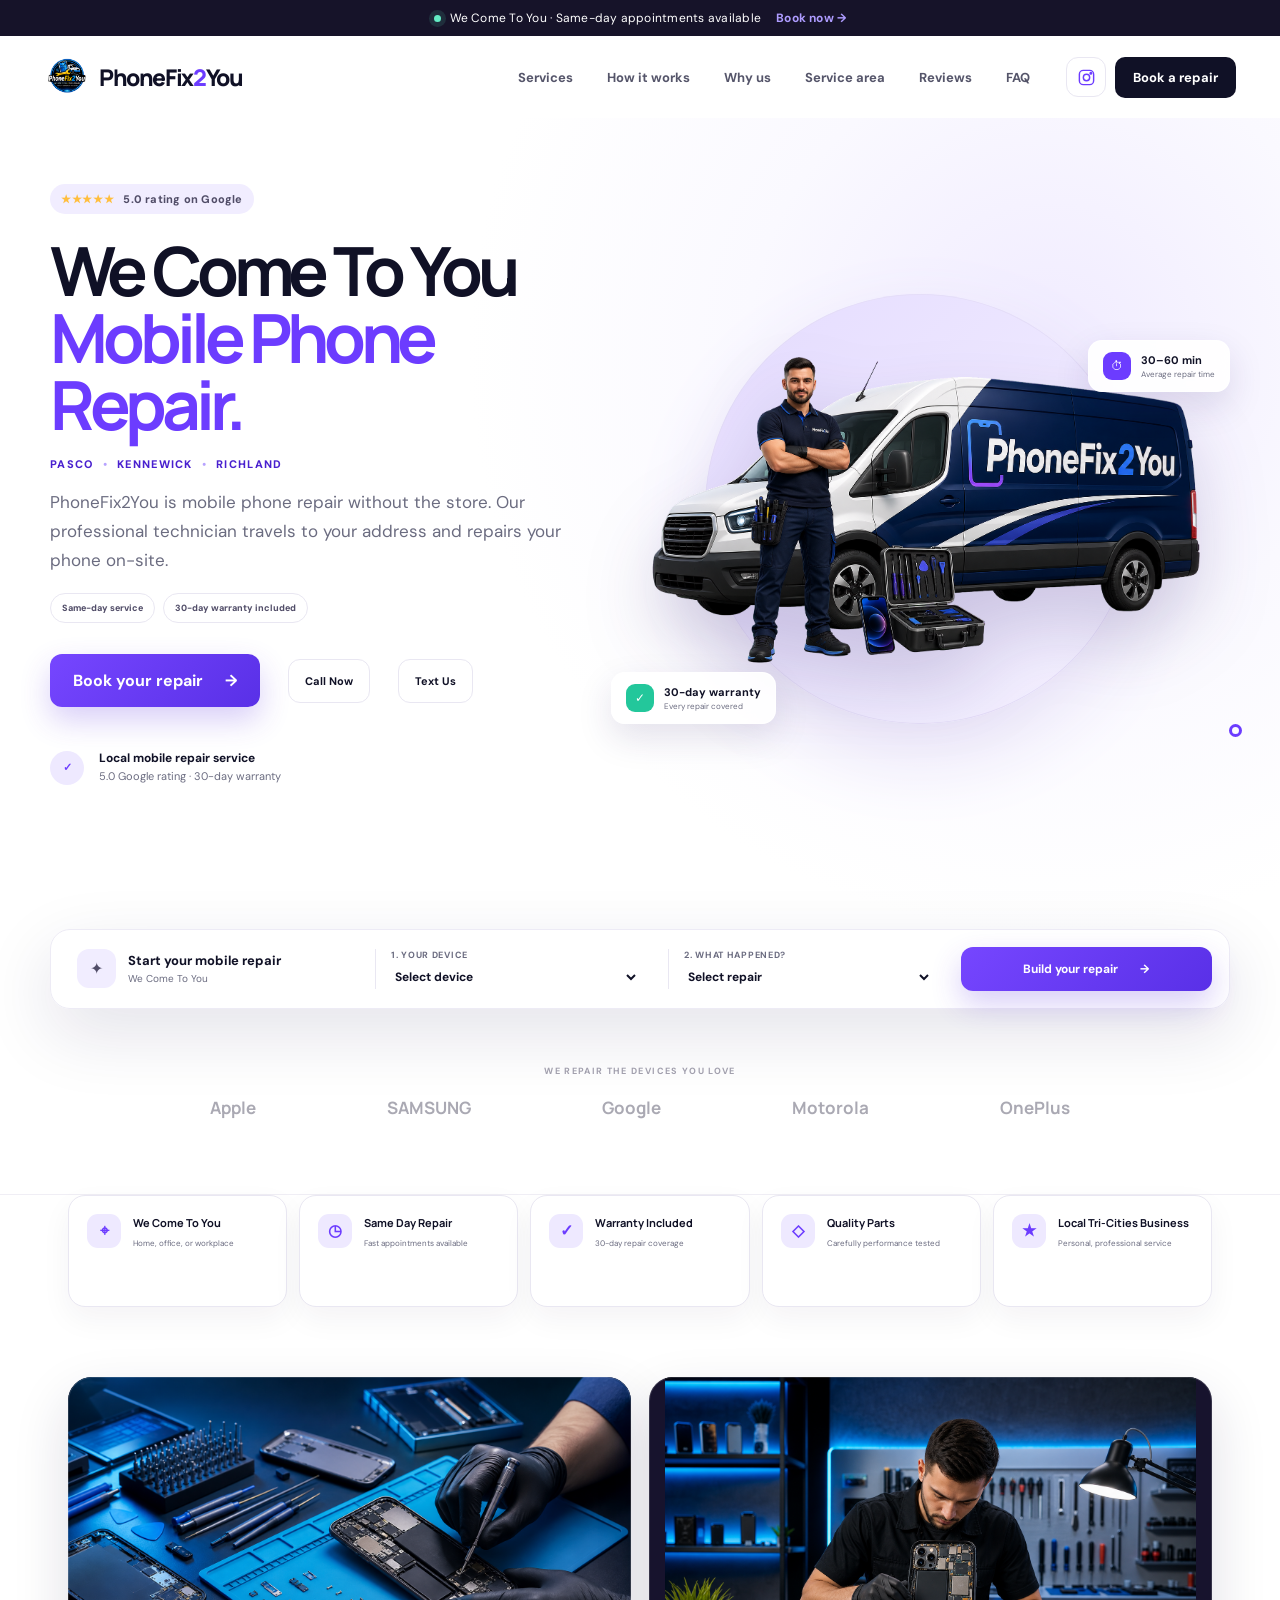
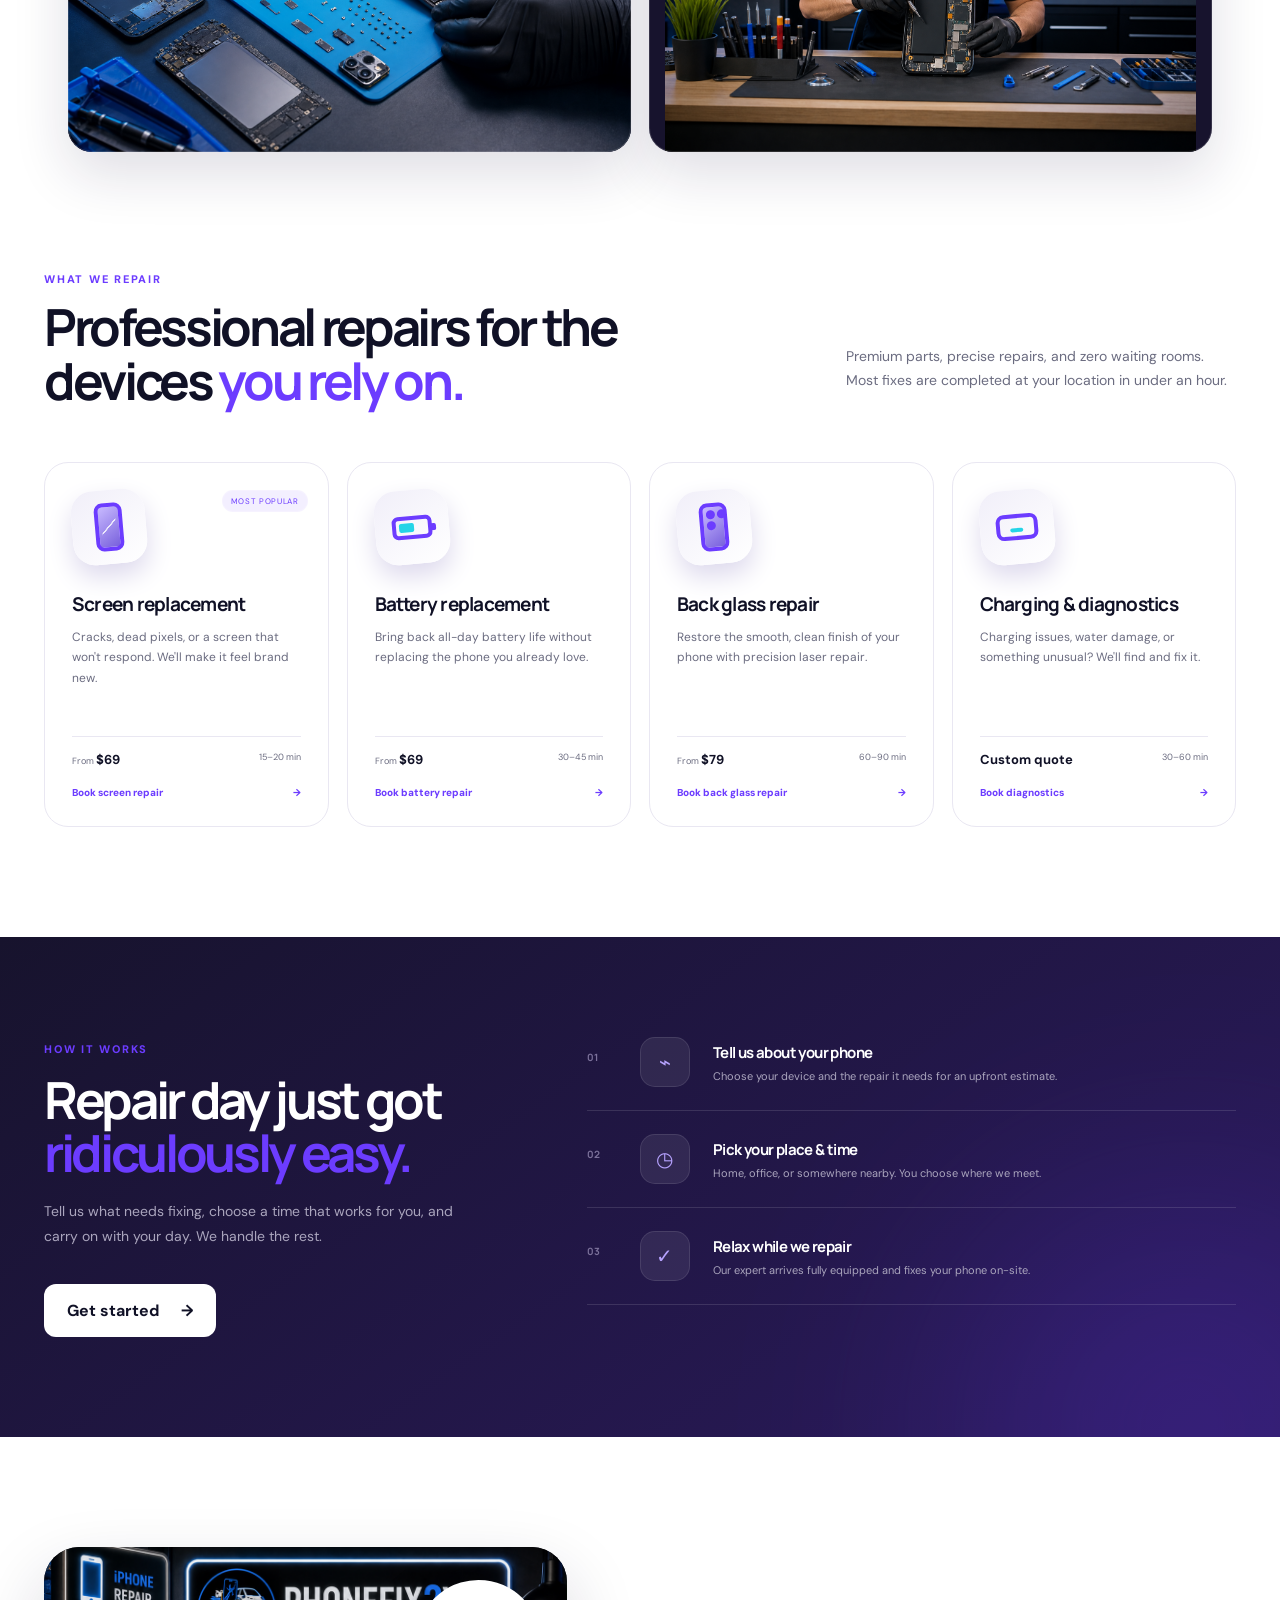
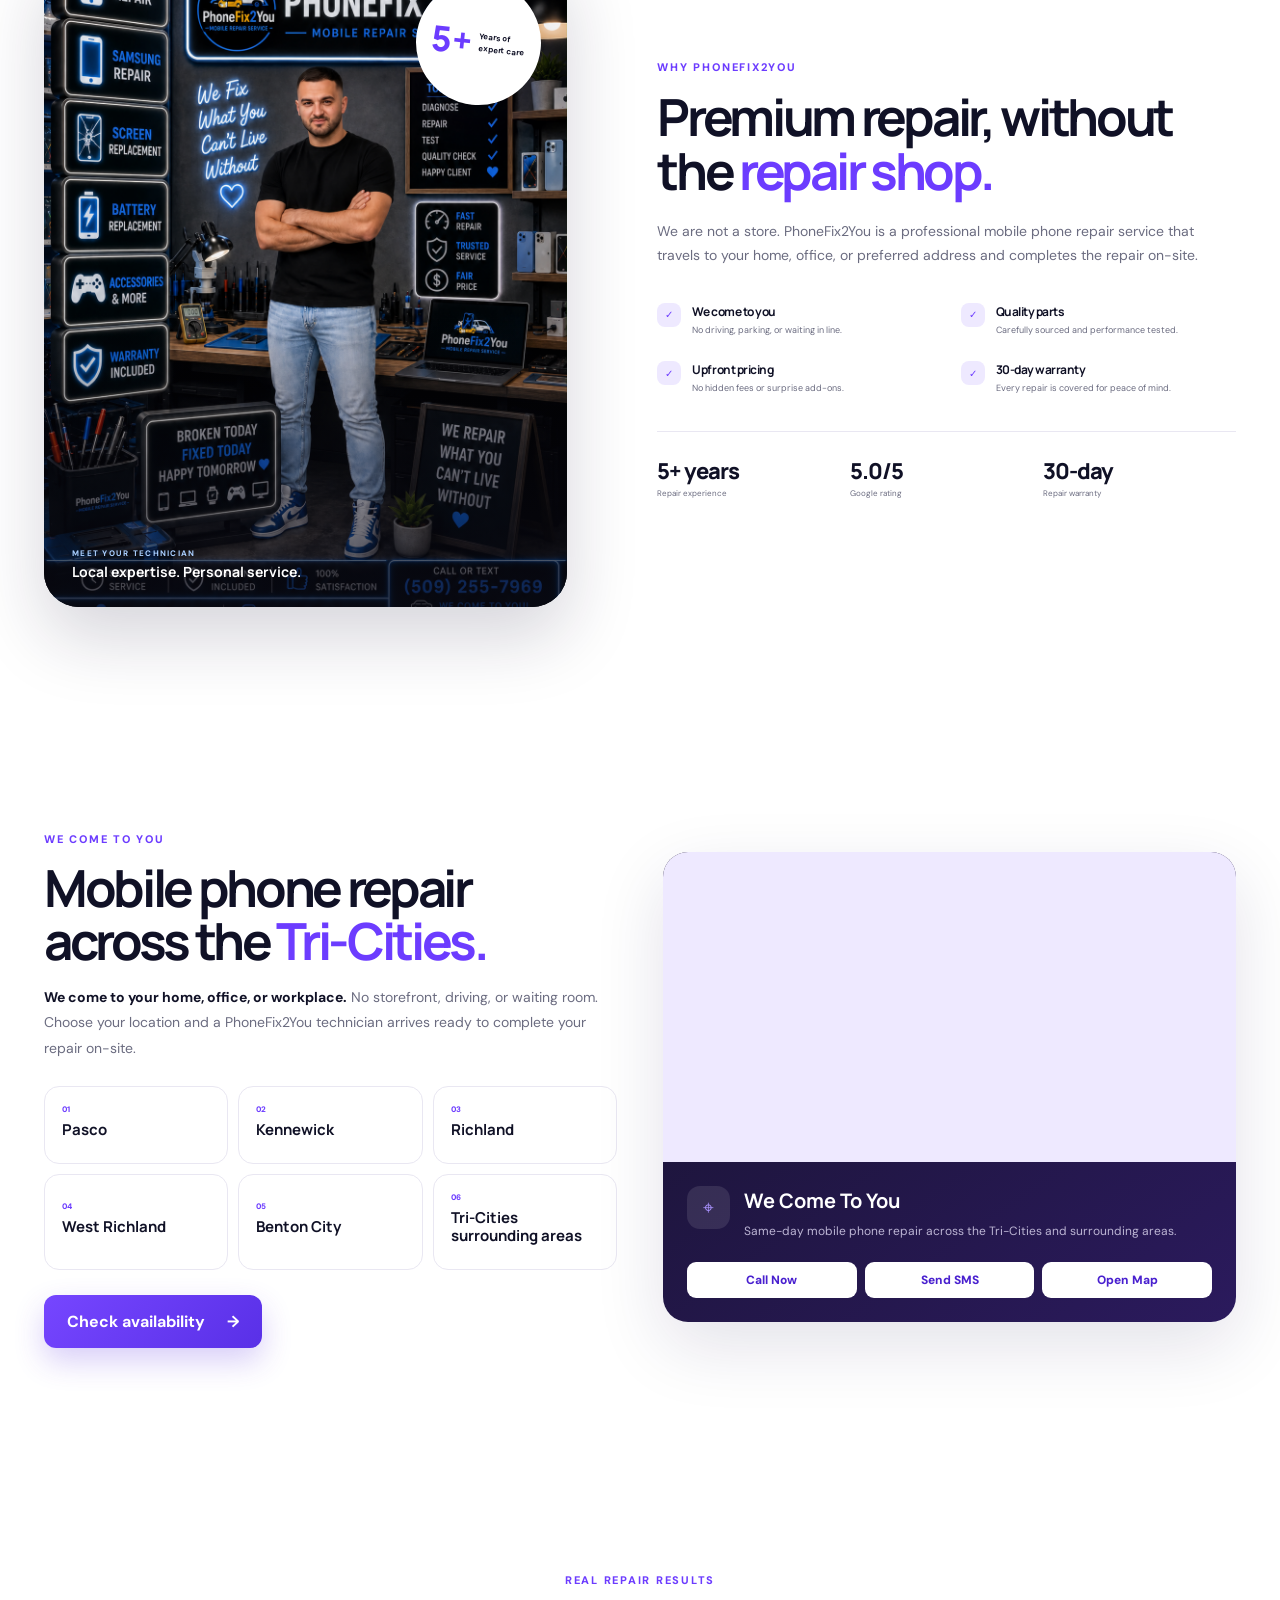
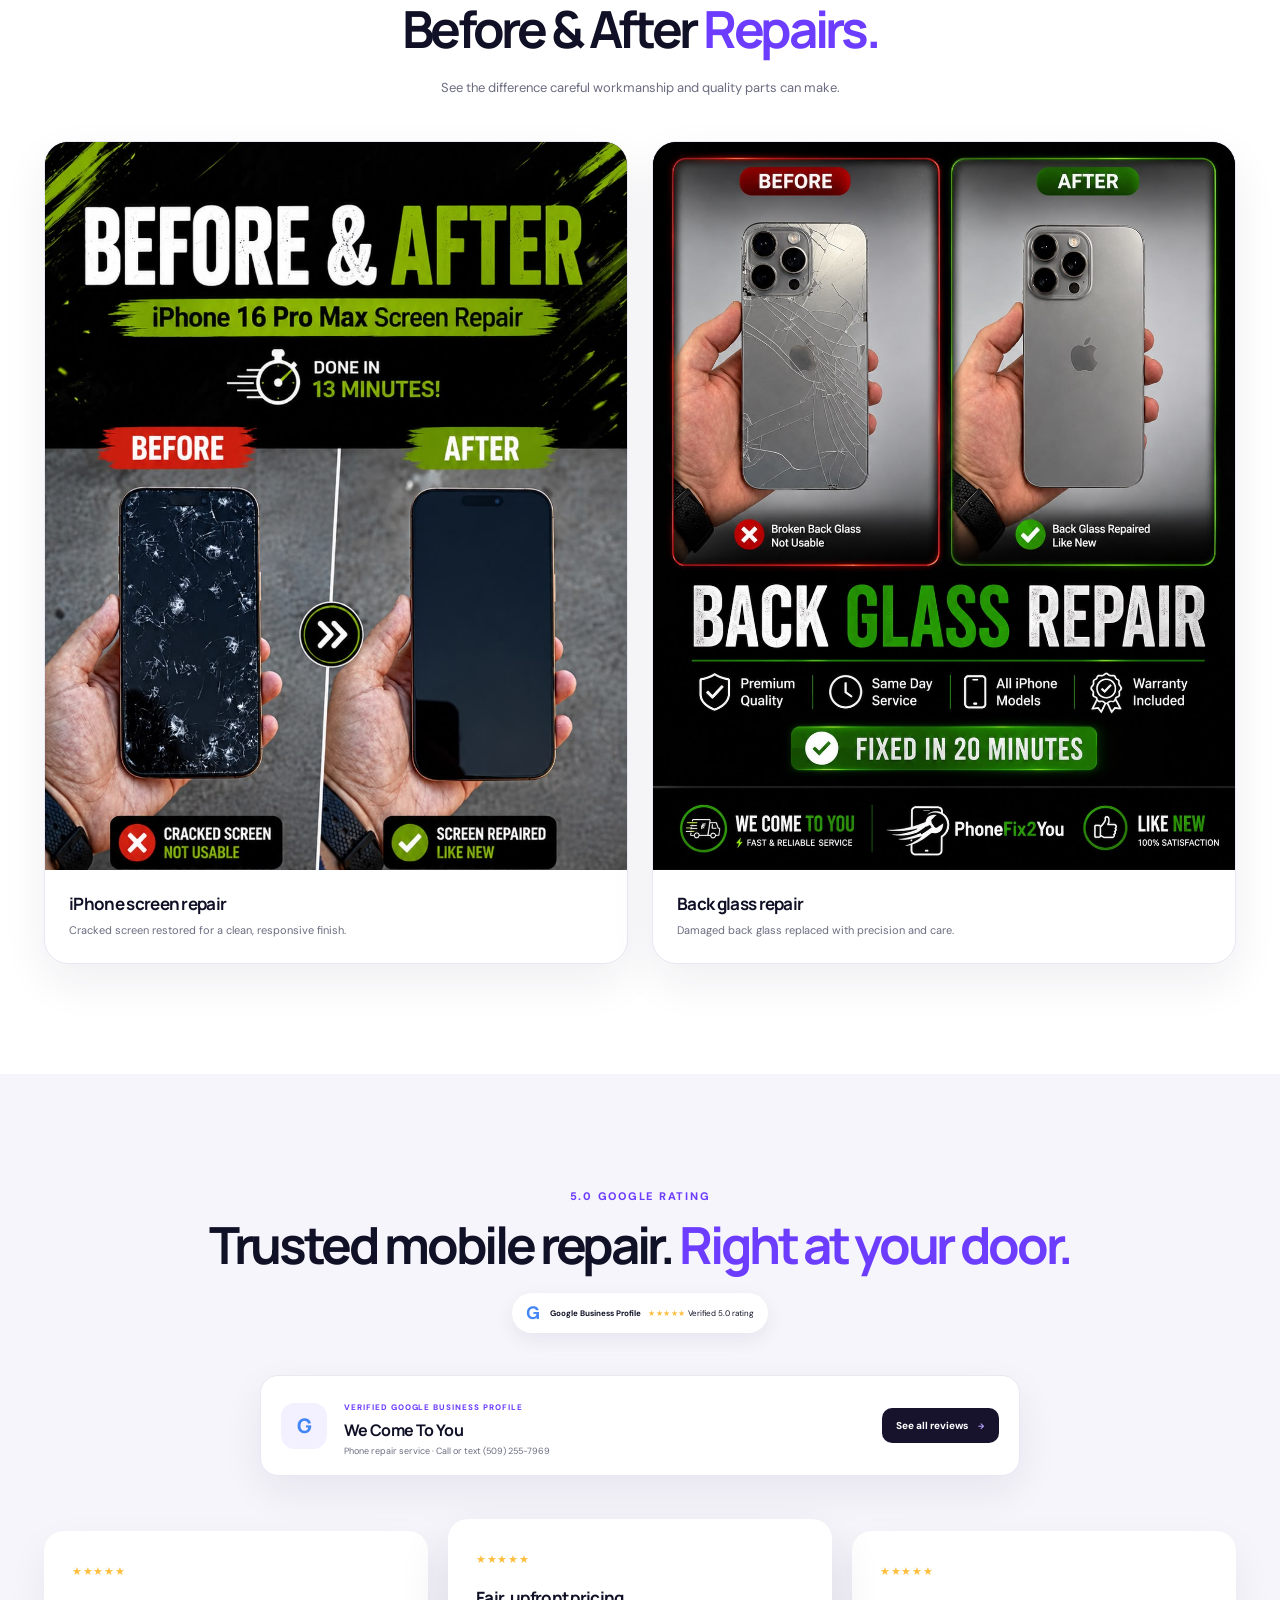
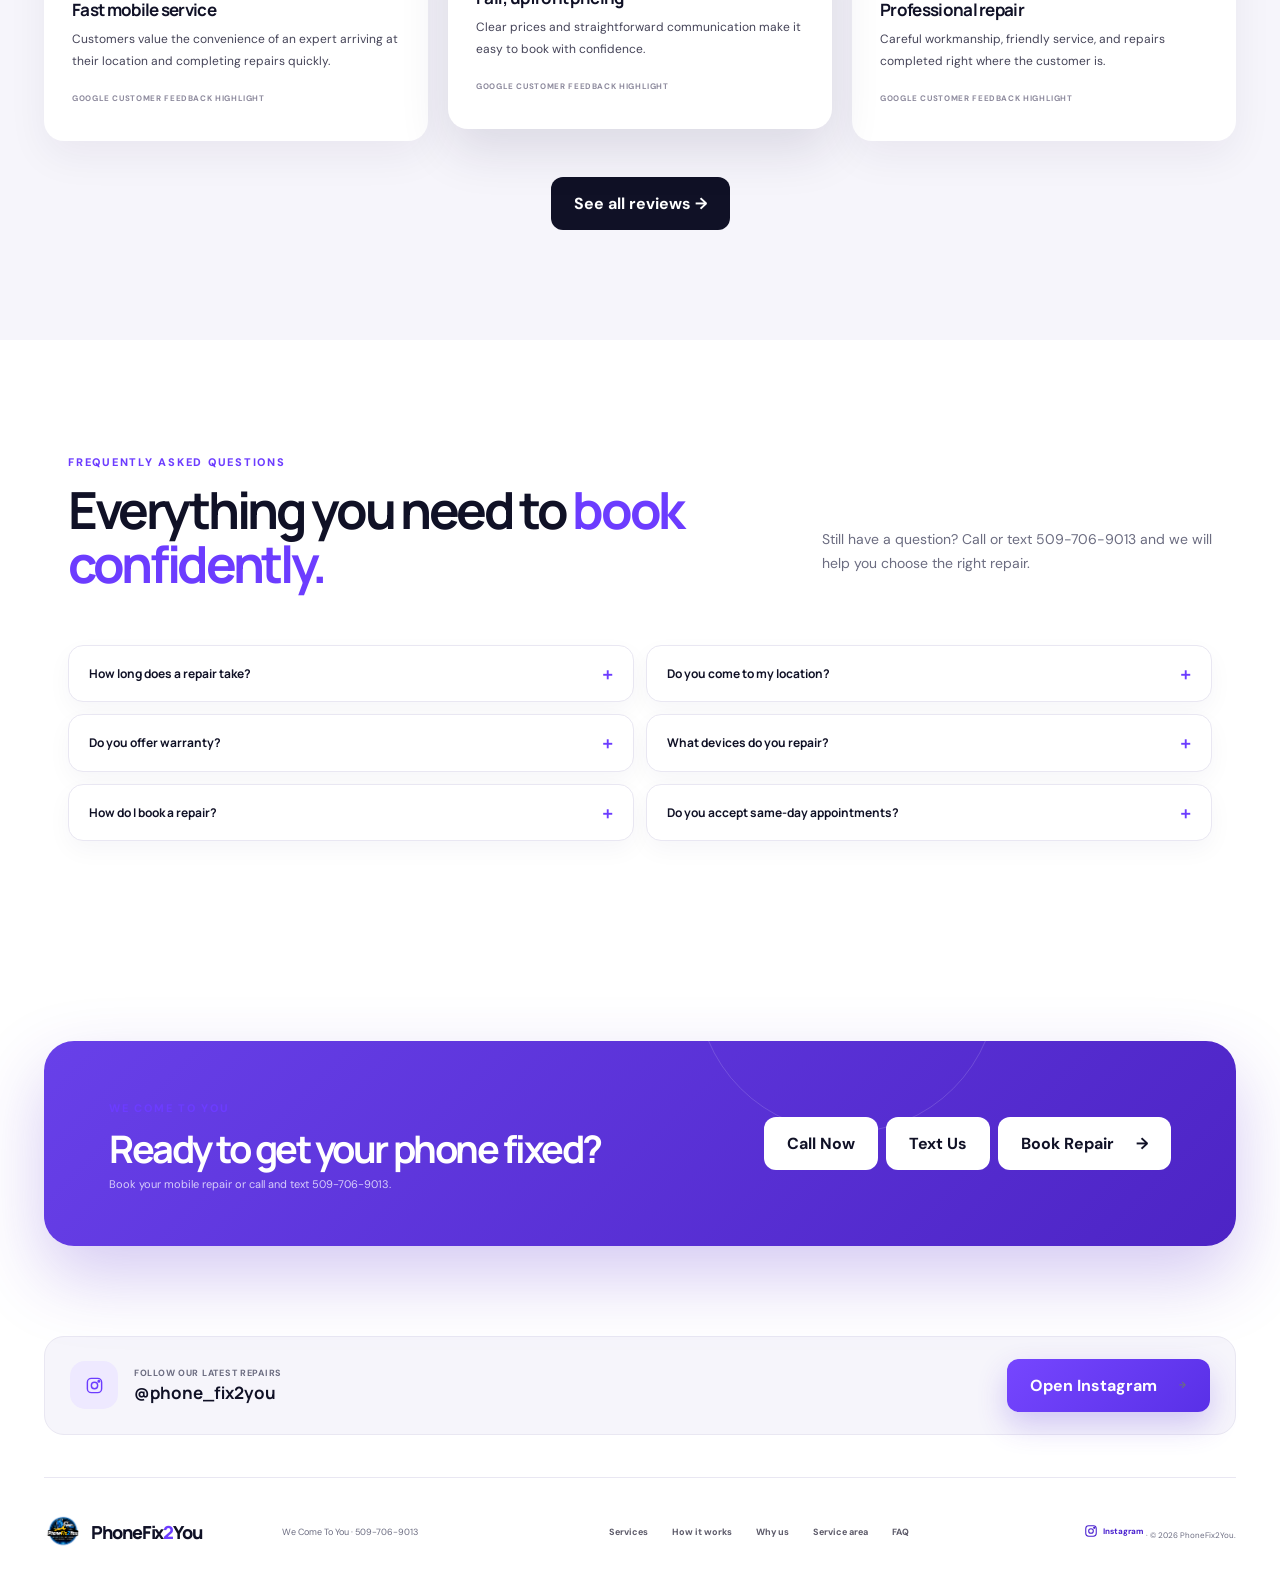
==== index.html @ 7fe3722d "Add GA4 tracking tag" ====
<!doctype html>
<html lang="en">
<head>
  <meta charset="UTF-8">
  <meta name="viewport" content="width=device-width, initial-scale=1.0">
  <!-- Google tag (gtag.js) -->
  <script async src="https://www.googletagmanager.com/gtag/js?id=G-J724BN0T0E"></script>
  <script>
    window.dataLayer = window.dataLayer || [];
    function gtag(){dataLayer.push(arguments);}
    gtag('js', new Date());

    gtag('config', 'G-J724BN0T0E');
  </script>
  <meta name="description" content="PhoneFix2You offers Mobile Phone Repair in Pasco, Kennewick, and Richland. iPhone repair and Samsung screen repair at your location. We Come To You.">
  <meta name="keywords" content="Mobile Phone Repair Pasco, Mobile Phone Repair Kennewick, Mobile Phone Repair Richland, iPhone Repair Near Me, Samsung Screen Repair, Phone Repair We Come To You">
  <meta name="google-site-verification" content="xud-qusr8_lXOkZEtKMlC2GGZXIiuiZ715GLVBcnD5E" />
  <meta name="theme-color" content="#161329">
  <meta property="og:title" content="PhoneFix2You | We Come To You">
  <meta property="og:description" content="Mobile phone repair in Pasco, Kennewick, and Richland. Book an on-site repair at your location.">
  <meta property="og:type" content="website">
  <meta property="og:image" content="./assets/phonefix2you-hero.png?v=11">
  <title>PhoneFix2You | Mobile Phone Repair Pasco, Kennewick & Richland</title>
  <link rel="icon" href="./assets/phonefix2you-logo.png?v=11">
  <link rel="preconnect" href="https://fonts.googleapis.com">
  <link rel="preconnect" href="https://fonts.gstatic.com" crossorigin>
  <link href="https://fonts.googleapis.com/css2?family=DM+Sans:wght@400;500;600;700&family=Manrope:wght@600;700;800&display=swap" rel="stylesheet">
  <link rel="stylesheet" href="styles.css">
  <link rel="stylesheet" href="palette.css">
  <script type="application/ld+json">
    {"@context":"https://schema.org","@type":"LocalBusiness","name":"PhoneFix2You","telephone":"+1-509-706-9013","description":"Mobile phone repair service that comes to customers for on-site repairs.","areaServed":["Pasco, WA","Kennewick, WA","Richland, WA","West Richland, WA","Benton City, WA"],"priceRange":"$$","slogan":"We Come To You","sameAs":["https://maps.app.goo.gl/CNRpfNAqgQyWRgQ29?g_st=ic","https://www.instagram.com/phone_fix2you"]}
  </script>
</head>
<body>
  <div class="announcement">
    <span class="pulse"></span>
    We Come To You · Same-day appointments available
    <a href="#booking">Book now <span>→</span></a>
  </div>

  <header class="site-header">
    <a class="brand" href="#" aria-label="PhoneFix2You home">
      <img class="brand-logo" src="./assets/phonefix2you-logo.png?v=11" alt="PhoneFix2You logo">
      <span>PhoneFix<span class="brand-dot">2</span>You</span>
    </a>
    <nav class="desktop-nav" id="main-nav" aria-label="Main navigation">
      <a href="#services">Services</a>
      <a href="#process">How it works</a>
      <a href="#about">Why us</a>
      <a href="#service-area">Service area</a>
      <a href="#reviews">Reviews</a>
      <a href="#faq">FAQ</a>
    </nav>
    <div class="header-actions">
      <a class="instagram-icon-link" href="https://www.instagram.com/phone_fix2you" target="_blank" rel="noopener" aria-label="Follow PhoneFix2You on Instagram">
        <svg viewBox="0 0 24 24" aria-hidden="true"><rect x="3" y="3" width="18" height="18" rx="5"></rect><circle cx="12" cy="12" r="4"></circle><circle cx="17.5" cy="6.5" r="1"></circle></svg>
      </a>
      <button class="button button-small button-dark header-cta booking-trigger" type="button">Book a repair</button>
    </div>
    <button class="menu-button" aria-label="Open menu" aria-expanded="false" aria-controls="main-nav">
      <span></span><span></span>
    </button>
  </header>

  <main>
    <section class="hero">
      <div class="hero-orb orb-one"></div>
      <div class="hero-orb orb-two"></div>
      <div class="hero-copy">
        <a class="eyebrow" href="https://maps.app.goo.gl/CNRpfNAqgQyWRgQ29?g_st=ic" target="_blank" rel="noopener"><span>★★★★★</span> 5.0 rating on Google</a>
        <h1>We Come To You<br><em>Mobile Phone Repair.</em></h1>
        <p class="hero-location">Pasco <span>•</span> Kennewick <span>•</span> Richland</p>
        <p class="hero-lead">PhoneFix2You is mobile phone repair without the store. Our professional technician travels to your address and repairs your phone on-site.</p>
        <div class="hero-proof-pills"><span>Same-day service</span><span>30-day warranty included</span></div>
        <div class="hero-actions">
          <button class="button button-primary booking-trigger" type="button">Book your repair <span>→</span></button>
          <a class="button button-contact" href="tel:+15097069013">Call Now</a>
          <a class="button button-contact" href="sms:+15097069013">Text Us</a>
        </div>
        <div class="hero-trust">
          <span class="trust-check">✓</span>
          <p><strong>Local mobile repair service</strong><br>5.0 Google rating · 30-day warranty</p>
        </div>
      </div>

      <div class="hero-visual">
        <div class="visual-glow"></div>
        <img src="./assets/phonefix2you-hero.png?v=11" alt="PhoneFix2You mobile phone repair technician next to a branded service van">
        <div class="floating-card card-time">
          <span class="card-icon">⏱</span>
          <span><strong>30–60 min</strong><small>Average repair time</small></span>
        </div>
        <div class="floating-card card-warranty">
          <span class="card-icon">✓</span>
          <span><strong>30-day warranty</strong><small>Every repair covered</small></span>
        </div>
      </div>

      <div class="booking-bar" id="booking">
        <div class="booking-heading">
          <span class="booking-icon">✦</span>
          <span><strong>Start your mobile repair</strong><small>We Come To You</small></span>
        </div>
        <label>
          <span>1. Your device</span>
          <select id="device-select">
            <option value="">Select device</option>
            <option>iPhone</option>
            <option>Samsung Galaxy</option>
            <option>Google Pixel</option>
            <option>Motorola</option>
            <option>Other smartphone</option>
          </select>
        </label>
        <label>
          <span>2. What happened?</span>
          <select id="repair-select">
            <option value="">Select repair</option>
            <option>Screen replacement</option>
            <option>Battery replacement</option>
            <option>Back glass replacement</option>
            <option>Charging port repair</option>
            <option>Camera repair</option>
            <option>Speaker repair</option>
            <option>Diagnostics / Other</option>
          </select>
        </label>
        <button class="button button-primary booking-submit" type="button">Build your repair <span>→</span></button>
      </div>
    </section>

    <section class="logo-strip">
      <p>We repair the devices you love</p>
      <div><span>Apple</span><span>SAMSUNG</span><span>Google</span><span>Motorola</span><span>OnePlus</span></div>
    </section>

    <section class="conversion-trust" aria-label="Why customers choose PhoneFix2You">
      <article><span class="conversion-trust-icon">⌖</span><div><strong>We Come To You</strong><small>Home, office, or workplace</small></div></article>
      <article><span class="conversion-trust-icon">◷</span><div><strong>Same Day Repair</strong><small>Fast appointments available</small></div></article>
      <article><span class="conversion-trust-icon">✓</span><div><strong>Warranty Included</strong><small>30-day repair coverage</small></div></article>
      <article><span class="conversion-trust-icon">◇</span><div><strong>Quality Parts</strong><small>Carefully performance tested</small></div></article>
      <article><span class="conversion-trust-icon">★</span><div><strong>Local Tri-Cities Business</strong><small>Personal, professional service</small></div></article>
    </section>

    <section class="repair-visuals" aria-label="Professional phone repair">
      <div class="repair-visual"><img src="./assets/repair-workbench-hd.png" alt="Smartphone repair tools and internal components" loading="lazy"></div>
      <div class="repair-visual"><img src="./assets/repair-technician-hd.png" alt="Male technician repairing a smartphone" loading="lazy"></div>
    </section>

    <section class="section services" id="services">
      <div class="section-heading split-heading">
        <div>
          <span class="kicker">What we repair</span>
          <h2>Professional repairs for the devices <em>you rely on.</em></h2>
        </div>
        <p>Premium parts, precise repairs, and zero waiting rooms. Most fixes are completed at your location in under an hour.</p>
      </div>
      <div class="service-grid">
        <article class="service-card">
          <div class="service-icon screen-icon"><span></span></div>
          <span class="popular-tag">Most popular</span>
          <h3>Screen replacement</h3>
          <p>Cracks, dead pixels, or a screen that won't respond. We'll make it feel brand new.</p>
          <div class="service-meta"><span>From <strong>$69</strong></span><span>15–20 min</span></div>
          <a href="#booking">Book screen repair <span>→</span></a>
        </article>
        <article class="service-card">
          <div class="service-icon battery-icon"><span></span></div>
          <h3>Battery replacement</h3>
          <p>Bring back all-day battery life without replacing the phone you already love.</p>
          <div class="service-meta"><span>From <strong>$69</strong></span><span>30–45 min</span></div>
          <a href="#booking">Book battery repair <span>→</span></a>
        </article>
        <article class="service-card">
          <div class="service-icon back-icon"><span></span></div>
          <h3>Back glass repair</h3>
          <p>Restore the smooth, clean finish of your phone with precision laser repair.</p>
          <div class="service-meta"><span>From <strong>$79</strong></span><span>60–90 min</span></div>
          <a href="#booking">Book back glass repair <span>→</span></a>
        </article>
        <article class="service-card">
          <div class="service-icon port-icon"><span></span></div>
          <h3>Charging & diagnostics</h3>
          <p>Charging issues, water damage, or something unusual? We'll find and fix it.</p>
          <div class="service-meta"><span><strong>Custom quote</strong></span><span>30–60 min</span></div>
          <a href="#booking">Book diagnostics <span>→</span></a>
        </article>
      </div>
    </section>

    <section class="section process" id="process">
      <div class="process-copy">
        <span class="kicker kicker-light">How it works</span>
        <h2>Repair day just got <em>ridiculously easy.</em></h2>
        <p>Tell us what needs fixing, choose a time that works for you, and carry on with your day. We handle the rest.</p>
        <a class="button button-light" href="#booking">Get started <span>→</span></a>
      </div>
      <div class="steps">
        <article><span class="step-number">01</span><div class="step-icon">⌁</div><div><h3>Tell us about your phone</h3><p>Choose your device and the repair it needs for an upfront estimate.</p></div></article>
        <article><span class="step-number">02</span><div class="step-icon">◷</div><div><h3>Pick your place & time</h3><p>Home, office, or somewhere nearby. You choose where we meet.</p></div></article>
        <article><span class="step-number">03</span><div class="step-icon">✓</div><div><h3>Relax while we repair</h3><p>Our expert arrives fully equipped and fixes your phone on-site.</p></div></article>
      </div>
    </section>

    <section class="section why-us" id="about">
      <div class="why-visual">
        <img class="about-photo" src="./assets/phonefix2you-about.png?v=11" alt="PhoneFix2You mobile repair specialist in his workshop" loading="lazy">
        <div class="about-photo-caption">
          <span>Meet your technician</span>
          <strong>Local expertise. Personal service.</strong>
        </div>
        <div class="experience-badge"><strong>5+</strong><span>Years of<br>expert care</span></div>
      </div>
      <div class="why-copy">
        <span class="kicker">Why PhoneFix2You</span>
        <h2>Premium repair, without the <em>repair shop.</em></h2>
        <p class="lead-copy">We are not a store. PhoneFix2You is a professional mobile phone repair service that travels to your home, office, or preferred address and completes the repair on-site.</p>
        <div class="benefit-grid">
          <article><span>✓</span><div><h3>We come to you</h3><p>No driving, parking, or waiting in line.</p></div></article>
          <article><span>✓</span><div><h3>Quality parts</h3><p>Carefully sourced and performance tested.</p></div></article>
          <article><span>✓</span><div><h3>Upfront pricing</h3><p>No hidden fees or surprise add-ons.</p></div></article>
          <article><span>✓</span><div><h3>30-day warranty</h3><p>Every repair is covered for peace of mind.</p></div></article>
        </div>
        <div class="stats">
          <div><strong>5+ years</strong><span>Repair experience</span></div>
          <div><strong>5.0/5</strong><span>Google rating</span></div>
          <div><strong>30-day</strong><span>Repair warranty</span></div>
        </div>
      </div>
    </section>

    <section class="section service-area" id="service-area">
      <div class="area-copy">
        <span class="kicker">We Come To You</span>
        <h2>Mobile phone repair across the <em>Tri-Cities.</em></h2>
        <p><strong>We come to your home, office, or workplace.</strong> No storefront, driving, or waiting room. Choose your location and a PhoneFix2You technician arrives ready to complete your repair on-site.</p>
        <div class="city-grid city-grid-expanded"><article><span>01</span><strong>Pasco</strong></article><article><span>02</span><strong>Kennewick</strong></article><article><span>03</span><strong>Richland</strong></article><article><span>04</span><strong>West Richland</strong></article><article><span>05</span><strong>Benton City</strong></article><article><span>06</span><strong>Tri-Cities surrounding areas</strong></article></div>
        <button class="button button-primary booking-trigger" type="button">Check availability <span>→</span></button>
      </div>
      <div class="area-card">
        <div class="area-map">
          <iframe src="https://www.google.com/maps?q=Tri-Cities%2C%20Washington&output=embed" title="PhoneFix2You Tri-Cities service area map" loading="lazy" referrerpolicy="no-referrer-when-downgrade"></iframe>
        </div>
        <div class="area-card-copy">
          <div><span class="area-pin">⌖</span><span><strong>We Come To You</strong><p>Same-day mobile phone repair across the Tri-Cities and surrounding areas.</p></span></div>
          <div class="area-actions"><a href="tel:+15097069013">Call Now</a><a href="sms:+15097069013">Send SMS</a><a href="https://maps.app.goo.gl/CNRpfNAqgQyWRgQ29?g_st=ic" target="_blank" rel="noopener">Open Map</a></div>
        </div>
      </div>
    </section>

    <section class="section repair-gallery" id="gallery">
      <div class="section-heading center-heading">
        <span class="kicker">Real repair results</span>
        <h2>Before &amp; After <em>Repairs.</em></h2>
        <p>See the difference careful workmanship and quality parts can make.</p>
      </div>
      <div class="repair-gallery-grid">
        <article class="repair-gallery-card">
          <div class="before-after-photo"><img src="./assets/before-after-screen.jpg" alt="Before and after iPhone screen repair" loading="lazy"></div>
          <div><h3>iPhone screen repair</h3><p>Cracked screen restored for a clean, responsive finish.</p></div>
        </article>
        <article class="repair-gallery-card">
          <div class="before-after-photo"><img src="./assets/before-after-back-glass.jpg" alt="Before and after iPhone back glass repair" loading="lazy"></div>
          <div><h3>Back glass repair</h3><p>Damaged back glass replaced with precision and care.</p></div>
        </article>
      </div>
    </section>

    <section class="section reviews" id="reviews">
      <div class="section-heading center-heading">
        <span class="kicker">5.0 Google Rating</span>
        <h2>Trusted mobile repair. <em>Right at your door.</em></h2>
        <a class="google-rating" href="https://maps.app.goo.gl/CNRpfNAqgQyWRgQ29?g_st=ic" target="_blank" rel="noopener"><strong>G</strong><span><b>Google Business Profile</b><span class="stars">★★★★★</span> Verified 5.0 rating</span></a>
      </div>
      <div class="google-profile-card">
        <div class="google-profile-mark">G</div>
        <div><span>Verified Google Business Profile</span><h3>We Come To You</h3><p>Phone repair service · Call or text (509) 255-7969</p></div>
        <a href="https://maps.app.goo.gl/CNRpfNAqgQyWRgQ29?g_st=ic" target="_blank" rel="noopener">See all reviews <span>→</span></a>
      </div>
      <div class="review-grid trust-grid">
        <article class="review-card"><span class="stars">★★★★★</span><h3>Fast mobile service</h3><p>Customers value the convenience of an expert arriving at their location and completing repairs quickly.</p><small>Google customer feedback highlight</small></article>
        <article class="review-card raised"><span class="stars">★★★★★</span><h3>Fair, upfront pricing</h3><p>Clear prices and straightforward communication make it easy to book with confidence.</p><small>Google customer feedback highlight</small></article>
        <article class="review-card"><span class="stars">★★★★★</span><h3>Professional repair</h3><p>Careful workmanship, friendly service, and repairs completed right where the customer is.</p><small>Google customer feedback highlight</small></article>
      </div>
      <a class="button button-dark reviews-button" href="https://maps.app.goo.gl/CNRpfNAqgQyWRgQ29?g_st=ic" target="_blank" rel="noopener">See all reviews <span>→</span></a>
    </section>

    <section class="section faq-section" id="faq">
      <div class="section-heading split-heading">
        <div><span class="kicker">Frequently asked questions</span><h2>Everything you need to <em>book confidently.</em></h2></div>
        <p>Still have a question? Call or text 509-706-9013 and we will help you choose the right repair.</p>
      </div>
      <div class="faq-grid">
        <details><summary>How long does a repair take?</summary><p>Most repairs are completed in 30–60 minutes. Many iPhone screen repairs take approximately 15–20 minutes.</p></details>
        <details><summary>Do you come to my location?</summary><p>Yes. We come to your home, office, workplace, or another convenient location in our service area.</p></details>
        <details><summary>Do you offer warranty?</summary><p>Yes. PhoneFix2You repairs include a 30-day warranty for added peace of mind.</p></details>
        <details><summary>What devices do you repair?</summary><p>We repair Apple iPhone, Samsung Galaxy, Google Pixel, Motorola, and many other smartphones.</p></details>
        <details><summary>How do I book a repair?</summary><p>Use the Book Repair button, call us, or send a text. Choose your device, repair, preferred time, and service address.</p></details>
        <details><summary>Do you accept same-day appointments?</summary><p>Yes, same-day appointments are available when scheduling allows. Contact us early for the best availability.</p></details>
      </div>
    </section>

    <section class="cta-section">
      <div>
        <span class="kicker kicker-light">We Come To You</span>
        <h2>Ready to get your phone fixed?</h2>
        <p>Book your mobile repair or call and text 509-706-9013.</p>
      </div>
      <div class="cta-actions"><a class="button button-light" href="tel:+15097069013">Call Now</a><a class="button button-light" href="sms:+15097069013">Text Us</a><button class="button button-light booking-trigger" type="button">Book Repair <span>→</span></button></div>
    </section>
  </main>

  <section class="instagram-cta">
    <div class="instagram-cta-icon"><svg viewBox="0 0 24 24" aria-hidden="true"><rect x="3" y="3" width="18" height="18" rx="5"></rect><circle cx="12" cy="12" r="4"></circle><circle cx="17.5" cy="6.5" r="1"></circle></svg></div>
    <div><span>Follow our latest repairs</span><strong>@phone_fix2you</strong></div>
    <a class="button button-primary" href="https://www.instagram.com/phone_fix2you" target="_blank" rel="noopener">Open Instagram <span>→</span></a>
  </section>

  <footer>
    <a class="brand brand-footer" href="#"><img class="brand-logo" src="./assets/phonefix2you-logo.png?v=11" alt="PhoneFix2You logo" loading="lazy"><span>PhoneFix<span class="brand-dot">2</span>You</span></a>
    <p>We Come To You · <a href="tel:+15097069013">509-706-9013</a></p>
    <div><a href="#services">Services</a><a href="#process">How it works</a><a href="#about">Why us</a><a href="#service-area">Service area</a><a href="#faq">FAQ</a></div>
    <small><a class="footer-instagram" href="https://www.instagram.com/phone_fix2you" target="_blank" rel="noopener" aria-label="Follow PhoneFix2You on Instagram"><svg viewBox="0 0 24 24" aria-hidden="true"><rect x="3" y="3" width="18" height="18" rx="5"></rect><circle cx="12" cy="12" r="4"></circle><circle cx="17.5" cy="6.5" r="1"></circle></svg> Instagram</a> · © 2026 PhoneFix2You.</small>
  </footer>

  <div class="mobile-book">
    <a class="mobile-contact" href="tel:+15097069013">Call</a>
    <a class="mobile-contact" href="sms:+15097069013">SMS</a>
    <button class="button button-primary booking-trigger" type="button">Book a repair <span>→</span></button>
  </div>
  <div class="modal" id="booking-modal" aria-hidden="true">
    <div class="modal-card booking-modal-card">
      <button class="modal-close" aria-label="Close">×</button>
      <div class="booking-progress"><span class="active"></span><span></span><span></span><span></span><span></span><span></span></div>
      <div class="booking-step-copy"><span class="kicker" id="step-kicker">Step 1 of 6</span><h2 id="step-title">Choose your device brand</h2><p id="step-description">Select the phone you need repaired.</p></div>
      <div class="booking-step-content" id="booking-step-content"></div>
      <p class="booking-alert" id="booking-alert" role="alert" aria-live="polite"></p>
      <div class="booking-controls"><button class="button booking-back" type="button">Back</button><button class="button button-primary booking-next" type="button">Continue <span>→</span></button></div>
      <small class="booking-note">No payment collected online. We confirm every appointment by call or text.</small>
    </div>
  </div>
  <script src="script.js"></script>
</body>
</html>
---- styles.css ----
:root {
  --ink: #101126;
  --muted: #6b6c80;
  --line: #e9e7f2;
  --soft: #f6f5fb;
  --violet: #6c3cff;
  --violet-dark: #4920cf;
  --cyan: #24d4e7;
  --coral: #ff6d67;
  --yellow: #ffbe3d;
  --radius: 24px;
  --shadow: 0 24px 70px rgba(27, 17, 77, .12);
}

/* PhoneFix2You neon brand system */
:root{
  --ink:#080a08;
  --muted:#656b66;
  --line:#e2e7e3;
  --soft:#f3f7f3;
  --violet:#66ff4d;
  --violet-dark:#29d913;
  --cyan:#66ff4d;
  --coral:#66ff4d;
  --yellow:#66ff4d;
  --shadow:0 24px 70px rgba(13,35,13,.13)
}
em,.brand-dot,.kicker{color:#28d913}.announcement{background:#050705}.announcement .pulse{background:#66ff4d;box-shadow:0 0 0 5px rgba(102,255,77,.13)}.announcement a{color:#66ff4d}.brand-mark{background:#080a08;box-shadow:inset 0 0 0 2px #66ff4d,0 0 18px rgba(102,255,77,.22)}.button-primary{color:#071007;background:linear-gradient(135deg,#82ff69,#43e82c);box-shadow:0 13px 30px rgba(58,225,36,.25)}.button-primary:hover{box-shadow:0 14px 32px rgba(58,225,36,.35)}.button-contact{padding:14px 16px;border:1px solid #dce5dd;background:#fff;color:#0b110b;font-size:11px}.hero{background:radial-gradient(circle at 82% 28%,#e7ffe3 0,#f9fff8 25%,transparent 48%)}.eyebrow,.booking-icon{background:#eaffE7;color:#243526}.visual-glow{background:linear-gradient(135deg,#dfffd9,#f5fff4);box-shadow:inset 0 0 0 1px #d2f6ce,0 30px 80px #ddf2da}.card-icon{background:#171c17;color:#66ff4d}.card-warranty .card-icon{background:#42e62d;color:#071007}.service-card.featured,.area-card,.process{background:linear-gradient(145deg,#060806,#131a13)}.service-card.featured::after,.process::after{background:#66ff4d}.featured .service-icon{background:linear-gradient(145deg,#303c30,#111811);box-shadow:inset 0 1px 2px #527052,0 14px 35px rgba(0,0,0,.35)}.screen-icon span,.back-icon span,.battery-icon span,.port-icon span{border-color:#32dc1c}.battery-icon span::before,.back-icon span::after{background:#32dc1c}.battery-icon span::after,.port-icon span::after{background:#66ff4d}.screen-icon span,.back-icon span{background:linear-gradient(145deg,#dcffd7,#6aff53)}.process .step-icon{color:#66ff4d}.experience-badge strong{color:#25d510}.benefit-grid article>span{background:#eaffE7;color:#20c90d}.reviews{background:#f3f7f3}.stars{color:#39d824}.reviewer>span{background:#101610}.cta-section{background:linear-gradient(135deg,#0a0e0a,#182218);box-shadow:0 30px 70px rgba(12,35,12,.22)}.booking-progress{grid-template-columns:repeat(6,1fr)}.booking-progress span.active{background:#43e82c}.booking-choice:hover,.booking-choice.selected{border-color:#43e82c;background:#efffec;box-shadow:0 8px 20px rgba(50,220,28,.12)}.booking-choice strong,.booking-choice b,.booking-success a{color:#24ce11}.price-result{padding:28px;border-radius:20px;background:linear-gradient(145deg,#081008,#172417);color:#fff;text-align:center}.price-status{display:inline-block;padding:6px 10px;border:1px solid rgba(102,255,77,.3);border-radius:20px;color:#66ff4d;font-size:9px;font-weight:800;text-transform:uppercase;letter-spacing:.12em}.price-result>strong{display:block;margin:12px 0 5px;font:800 58px/1 "Manrope";color:#66ff4d}.price-result h3{font-size:16px}.price-result p{color:#aebbae}.price-trust{display:flex;justify-content:center;flex-wrap:wrap;gap:8px;margin-top:20px}.price-trust span{padding:7px 10px;border-radius:20px;background:rgba(255,255,255,.07);font-size:8px}.summary-price{background:#edffea}.summary-price strong{font-size:18px;color:#24ce11}.success-actions{display:flex;justify-content:center;gap:10px}.success-actions a{padding:11px 17px;border-radius:10px;background:#eaffE7}.customer-form select{display:block;width:100%;padding:14px;border:1px solid var(--line);border-radius:10px;margin-top:7px;background:#fff;outline-color:#43e82c;font-size:13px}.city-grid{display:grid;grid-template-columns:repeat(3,1fr);gap:10px;margin:25px 0}.city-grid article{padding:17px;border:1px solid var(--line);border-radius:15px;display:flex;flex-direction:column;background:#fff}.city-grid span{font-size:8px;color:#28d913;font-weight:800}.city-grid strong{font:700 15px/1.2 "Manrope";margin:7px 0}.city-grid small{font-size:8px;color:var(--muted);line-height:1.5}.area-actions{display:flex;gap:8px;margin-top:20px}.area-actions a{padding:10px 13px;border-radius:9px;background:#66ff4d;color:#071007}.mobile-contact{display:none}
@media(max-width:640px){
  .hero-actions{gap:7px;flex-wrap:wrap}.hero-actions .button-primary{width:100%}.button-contact{flex:1}.city-grid{grid-template-columns:1fr}.mobile-book{display:grid;grid-template-columns:55px 55px 1fr;gap:7px}.mobile-contact{display:grid;place-items:center;border-radius:10px;background:#101510;color:#66ff4d;font-size:11px;font-weight:800}.mobile-book .button{font-size:11px}.price-result>strong{font-size:46px}
}

/* Palette lock: premium violet */
:root{--ink:#101126;--muted:#6b6c80;--line:#e9e7f2;--soft:#f6f5fb;--violet:#6c3cff;--violet-dark:#4920cf;--cyan:#24d4e7;--coral:#ff6d67;--yellow:#ffbe3d;--shadow:0 24px 70px rgba(27,17,77,.12)}
em,.brand-dot,.kicker{color:#6c3cff}.announcement{background:#161329}.announcement .pulse{background:#64edc5;box-shadow:0 0 0 5px rgba(100,237,197,.12)}.announcement a{color:#ae9cff}.brand-mark{background:#6c3cff;box-shadow:inset -5px -5px 10px rgba(0,0,0,.12)}
.button-primary{color:#fff;background:linear-gradient(135deg,#7646ff,#5930e7);box-shadow:0 13px 30px rgba(93,51,226,.24)}.button-contact{border-color:#e9e7f2;background:#fff;color:#101126}.hero{background:radial-gradient(circle at 82% 28%,#f0ebff 0,#faf9ff 25%,transparent 48%)}.eyebrow,.booking-icon{background:#f1edff;color:#514d68}.visual-glow{background:linear-gradient(135deg,#e5dcff,#f5f2ff);box-shadow:inset 0 0 0 1px #e5def8,0 30px 80px #e6e0f7}.card-icon{background:#6c3cff;color:#fff}.card-warranty .card-icon{background:#23c79b;color:#fff}
.process,.area-card{background:linear-gradient(145deg,#17132d,#2b1a5d)}.process::after{background:#6c3cff}.process .step-icon{color:#b7a3ff}.benefit-grid article>span{background:#eee9ff;color:#6c3cff}.reviews{background:#f6f5fb}.stars{color:#ffbe3d}.reviewer>span{background:#6f52bd}.cta-section{background:linear-gradient(135deg,#6840e9,#4d24c5);box-shadow:0 30px 70px rgba(87,43,206,.25)}
.booking-progress span.active{background:#6c3cff}.booking-choice:hover,.booking-choice.selected{border-color:#6c3cff;background:#f5f1ff;box-shadow:0 8px 20px rgba(92,52,220,.1)}.booking-choice b,.booking-success a{color:#6c3cff}.city-grid span{color:#6c3cff}.area-actions a{background:#fff!important;color:#4920cf!important}.price-result{background:linear-gradient(145deg,#17132d,#2b1a5d)}.price-status{border-color:rgba(183,163,255,.35);color:#b7a3ff}.price-result>strong{color:#b7a3ff}.summary-price{background:#f1edff}.summary-price strong{color:#6c3cff}.success-actions a{background:#eee9ff}.customer-form select{outline-color:#6c3cff}
.service-card,.service-card.featured{color:#101126;background:#fff;border:1px solid #e9e7f2;box-shadow:none}.service-card.featured::after{display:none}.service-card p,.service-card.featured p{color:#6b6c80}.service-card .service-meta,.service-card.featured .service-meta{border-color:#e9e7f2;color:#6b6c80}.service-card .service-meta strong,.service-card.featured .service-meta strong{color:#101126}.service-card a,.service-card.featured a{color:#6c3cff}.service-card .service-icon,.service-card.featured .service-icon{background:linear-gradient(145deg,#f1eff9,#fff);box-shadow:0 12px 26px #ddd9ed}.screen-icon span,.back-icon span,.battery-icon span,.port-icon span{border-color:#6c3cff}.battery-icon span::before,.back-icon span::after{background:#6c3cff}.battery-icon span::after,.port-icon span::after{background:#24d4e7}.screen-icon span,.back-icon span{background:linear-gradient(145deg,#c8baff,#7860dc)}
@media(max-width:640px){.mobile-contact{background:#17132d;color:#b7a3ff}}

/* Restored premium violet palette */
:root{--ink:#101126;--muted:#6b6c80;--line:#e9e7f2;--soft:#f6f5fb;--violet:#6c3cff;--violet-dark:#4920cf;--cyan:#24d4e7;--coral:#ff6d67;--yellow:#ffbe3d;--shadow:0 24px 70px rgba(27,17,77,.12)}
em,.brand-dot,.kicker{color:#6c3cff}.announcement{background:#161329}.announcement .pulse{background:#64edc5;box-shadow:0 0 0 5px rgba(100,237,197,.12)}.announcement a{color:#ae9cff}
.brand-mark{background:#6c3cff;box-shadow:inset -5px -5px 10px rgba(0,0,0,.12)}.button-primary{color:#fff;background:linear-gradient(135deg,#7646ff,#5930e7);box-shadow:0 13px 30px rgba(93,51,226,.24)}.button-primary:hover{box-shadow:0 12px 28px rgba(73,32,207,.24)}
.button-contact{border-color:#e9e7f2;background:#fff;color:#101126}.hero{background:radial-gradient(circle at 82% 28%,#f0ebff 0,#faf9ff 25%,transparent 48%)}.eyebrow,.booking-icon{background:#f1edff;color:#514d68}.visual-glow{background:linear-gradient(135deg,#e5dcff,#f5f2ff);box-shadow:inset 0 0 0 1px #e5def8,0 30px 80px #e6e0f7}
.card-icon{background:#6c3cff;color:#fff}.card-warranty .card-icon{background:#23c79b;color:#fff}.process,.area-card{background:linear-gradient(145deg,#17132d,#2b1a5d)}.process::after{background:#6c3cff}.process .step-icon{color:#b7a3ff}.benefit-grid article>span{background:#eee9ff;color:#6c3cff}.reviews{background:#f6f5fb}.stars{color:#ffbe3d}.reviewer>span{background:#6f52bd}
.cta-section{background:linear-gradient(135deg,#6840e9,#4d24c5);box-shadow:0 30px 70px rgba(87,43,206,.25)}.booking-progress span.active{background:#6c3cff}.booking-choice:hover,.booking-choice.selected{border-color:#6c3cff;background:#f5f1ff;box-shadow:0 8px 20px rgba(92,52,220,.1)}.booking-choice b,.booking-success a{color:#6c3cff}
.service-card,.service-card.featured{color:#101126;background:#fff;border:1px solid #e9e7f2;box-shadow:none}.service-card.featured::after{display:none}.service-card p,.service-card.featured p{color:#6b6c80}.service-card .service-meta,.service-card.featured .service-meta{border-color:#e9e7f2;color:#6b6c80}.service-card .service-meta strong,.service-card.featured .service-meta strong{color:#101126}.service-card a,.service-card.featured a{color:#6c3cff}.service-card .service-icon,.service-card.featured .service-icon{background:linear-gradient(145deg,#f1eff9,#fff);box-shadow:0 12px 26px #ddd9ed}.service-card .screen-icon span{border-color:#6c3cff;background:linear-gradient(145deg,#c8baff,#7860dc)}.popular-tag{color:#6c3cff;border-color:#ddd5ff;background:#f3efff}
.city-grid span{color:#6c3cff}.area-actions a{background:#fff!important;color:#4920cf!important}.price-result{background:linear-gradient(145deg,#17132d,#2b1a5d)}.price-status{border-color:rgba(183,163,255,.35);color:#b7a3ff}.price-result>strong{color:#b7a3ff}.summary-price{background:#f1edff}.summary-price strong{color:#6c3cff}.success-actions a{background:#eee9ff}.customer-form select{outline-color:#6c3cff}
@media(max-width:640px){.mobile-contact{background:#17132d;color:#b7a3ff}}

* { box-sizing: border-box; }
html { scroll-behavior: smooth; }
body { margin: 0; color: var(--ink); background: #fff; font-family: "DM Sans", sans-serif; }
a { color: inherit; text-decoration: none; }
button, select, input { font: inherit; }
em { color: var(--violet); font-style: normal; }

.announcement { height: 36px; background: #161329; color: #fff; display: flex; align-items: center; justify-content: center; gap: 9px; font-size: 12px; letter-spacing: .02em; }
.announcement .pulse { width: 7px; height: 7px; border-radius: 50%; background: #64edc5; box-shadow: 0 0 0 5px rgba(100,237,197,.12); }
.announcement a { color: #ae9cff; font-weight: 700; margin-left: 6px; }
.site-header { height: 82px; max-width: 1240px; margin: auto; padding: 0 24px; display: flex; align-items: center; justify-content: space-between; position: relative; z-index: 10; }
.brand { display: flex; align-items: center; gap: 9px; font: 800 23px/1 "Manrope"; letter-spacing: -.06em; }
.brand-dot { color: var(--violet); }
.brand-mark { width: 30px; height: 30px; background: var(--violet); border-radius: 9px 9px 12px 9px; display: grid; place-items: center; transform: rotate(-8deg); box-shadow: inset -5px -5px 10px rgba(0,0,0,.12); }
.brand-mark span { width: 11px; height: 16px; border-radius: 4px; border: 2px solid white; transform: rotate(8deg); }
.desktop-nav { display: flex; gap: 34px; margin-left: auto; margin-right: 36px; font-size: 13px; font-weight: 700; color: #55556a; }
.desktop-nav a:hover { color: var(--violet); }
.button { border: 0; border-radius: 12px; padding: 16px 23px; display: inline-flex; justify-content: center; align-items: center; gap: 22px; font-weight: 700; cursor: pointer; transition: .25s ease; }
.button:hover { transform: translateY(-2px); box-shadow: 0 12px 28px rgba(73,32,207,.24); }
.button-small { padding: 12px 18px; border-radius: 10px; font-size: 13px; }
.button-dark { background: var(--ink); color: #fff; }
.button-primary { color: #fff; background: linear-gradient(135deg, #7646ff, #5930e7); box-shadow: 0 13px 30px rgba(93,51,226,.24); }
.button-light { background: #fff; color: var(--ink); }
.menu-button { display: none; border: 0; background: transparent; padding: 8px; }

.hero { min-height: 690px; max-width: 1440px; margin: 0 auto 110px; padding: 66px max(24px, calc((100% - 1180px)/2)) 120px; position: relative; display: grid; grid-template-columns: .95fr 1.05fr; align-items: center; overflow: visible; background: radial-gradient(circle at 82% 28%, #f0ebff 0, #faf9ff 25%, transparent 48%); }
.hero-copy { position: relative; z-index: 2; padding-bottom: 38px; }
.eyebrow, .kicker { color: var(--violet); font-size: 11px; font-weight: 800; text-transform: uppercase; letter-spacing: .16em; }
.eyebrow { text-transform: none; letter-spacing: .02em; background: #f1edff; display: inline-flex; gap: 9px; align-items: center; padding: 8px 11px; border-radius: 30px; color: #514d68; }
.eyebrow span, .stars { color: var(--yellow); letter-spacing: .06em; }
h1, h2, h3 { font-family: "Manrope", sans-serif; margin: 0; }
h1 { font-size: clamp(50px, 5.3vw, 76px); letter-spacing: -.075em; line-height: .99; margin: 23px 0 24px; }
h2 { font-size: clamp(38px, 4vw, 58px); letter-spacing: -.065em; line-height: 1.04; }
h3 { letter-spacing: -.04em; }
.hero-lead { max-width: 570px; color: var(--muted); font-size: 17px; line-height: 1.7; }
.hero-actions { display: flex; align-items: center; gap: 28px; margin: 31px 0; }
.text-link { display: flex; align-items: center; gap: 10px; font-weight: 700; font-size: 14px; }
.text-link small { display: block; color: var(--muted); font-size: 10px; font-weight: 600; margin-bottom: 2px; }
.round-icon { width: 38px; height: 38px; display: grid; place-items: center; background: #fff; border: 1px solid var(--line); border-radius: 50%; color: var(--violet); }
.hero-trust { display: flex; align-items: center; gap: 15px; font-size: 11px; color: var(--muted); line-height: 1.6; }
.hero-trust strong { color: var(--ink); font-size: 12px; }
.avatar-stack { display: flex; }
.avatar-stack span { width: 31px; height: 31px; margin-right: -7px; border-radius: 50%; display: grid; place-items: center; border: 2px solid #fff; color: #fff; background: #fd8b7c; font-size: 8px; font-weight: 800; }
.avatar-stack span:nth-child(2) { background: #3c9cb5; }.avatar-stack span:nth-child(3) { background: #7653bd; }.avatar-stack span:nth-child(4) { background: var(--ink); }
.hero-visual { align-self: stretch; min-height: 500px; position: relative; display: grid; place-items: center; }
.hero-visual img { width: 112%; max-width: 710px; position: relative; z-index: 1; filter: drop-shadow(0 35px 35px rgba(42, 25, 101, .18)); }
.visual-glow { width: 430px; height: 430px; border-radius: 50%; position: absolute; background: linear-gradient(135deg, #e5dcff, #f5f2ff); box-shadow: inset 0 0 0 1px #e5def8, 0 30px 80px #e6e0f7; }
.floating-card { position: absolute; z-index: 2; display: flex; align-items: center; gap: 10px; background: rgba(255,255,255,.92); backdrop-filter: blur(12px); border: 1px solid rgba(255,255,255,.9); padding: 11px 14px; border-radius: 14px; box-shadow: 0 14px 35px rgba(46, 31, 99, .13); }
.floating-card span:last-child { display: flex; flex-direction: column; }.floating-card strong { font-size: 11px; }.floating-card small { font-size: 8px; color: var(--muted); margin-top: 2px; }
.card-icon { width: 28px; height: 28px; border-radius: 9px; display: grid; place-items: center; color: #fff; background: var(--violet); font-size: 12px; }
.card-time { top: 24%; right: 0; }.card-warranty { bottom: 17%; left: 0; }.card-warranty .card-icon { background: #23c79b; }
.hero-orb { position: absolute; border-radius: 50%; }.orb-one { width: 10px; height: 10px; background: var(--coral); top: 20%; left: 3%; }.orb-two { width: 13px; height: 13px; border: 3px solid var(--violet); bottom: 26%; right: 3%; }
.booking-bar { position: absolute; z-index: 5; left: max(24px, calc((100% - 1180px)/2)); right: max(24px, calc((100% - 1180px)/2)); bottom: -54px; display: grid; grid-template-columns: 1.05fr 1fr 1fr .9fr; gap: 14px; align-items: center; padding: 17px; background: rgba(255,255,255,.97); border: 1px solid #edebf5; border-radius: 20px; box-shadow: var(--shadow); }
.booking-heading { display: flex; gap: 12px; align-items: center; padding: 0 9px; }
.booking-heading span:last-child { display: flex; flex-direction: column; }.booking-heading strong { font-size: 13px; }.booking-heading small { font-size: 10px; color: var(--muted); margin-top: 3px; }
.booking-icon { width: 39px; height: 39px; display: grid; place-items: center; border-radius: 12px; background: #eee9ff; color: var(--violet); }
.booking-bar label { padding: 0 15px; border-left: 1px solid var(--line); }.booking-bar label span { display: block; font-size: 9px; color: var(--muted); text-transform: uppercase; letter-spacing: .08em; font-weight: 700; margin-bottom: 4px; }
.booking-bar select { width: 100%; border: 0; padding: 3px 0; background: transparent; color: var(--ink); font-size: 12px; font-weight: 700; outline: none; }
.booking-submit { font-size: 12px; padding: 14px; }

.logo-strip { padding: 0 24px 78px; text-align: center; color: #a4a2af; border-bottom: 1px solid #f0eef5; }
.logo-strip p { font-size: 9px; text-transform: uppercase; letter-spacing: .15em; font-weight: 700; margin-bottom: 22px; }
.logo-strip div { max-width: 860px; margin: auto; display: flex; justify-content: space-between; align-items: center; font: 700 17px/1 "Manrope"; color: #aaa9b3; }
.section { max-width: 1240px; margin: auto; padding: 110px 24px; }
.split-heading { display: flex; justify-content: space-between; align-items: end; margin-bottom: 55px; }
.split-heading h2 { max-width: 650px; margin-top: 12px; }
.split-heading > p { max-width: 390px; color: var(--muted); line-height: 1.7; font-size: 14px; }
.service-grid { display: grid; grid-template-columns: repeat(4, 1fr); gap: 18px; }
.service-card { position: relative; min-height: 365px; padding: 27px; border: 1px solid var(--line); border-radius: var(--radius); display: flex; flex-direction: column; transition: .3s ease; overflow: hidden; }
.service-card:hover { transform: translateY(-7px); box-shadow: var(--shadow); border-color: transparent; }
.service-card.featured { color: #fff; background: linear-gradient(145deg, #17132d, #2b1a5d); border: 0; box-shadow: var(--shadow); }
.service-card.featured::after { content:""; position: absolute; width: 170px; height: 170px; border-radius: 50%; background: var(--violet); filter: blur(65px); opacity: .36; top: -50px; right: -50px; }
.service-icon { width: 74px; height: 74px; border-radius: 22px; background: linear-gradient(145deg, #f1eff9, #fff); box-shadow: 0 12px 26px #ddd9ed; margin-bottom: 27px; display: grid; place-items: center; transform: rotate(-5deg); }
.featured .service-icon { background: linear-gradient(145deg, #7252e7, #3b247d); box-shadow: inset 0 1px 2px #9176ef, 0 14px 35px rgba(0,0,0,.28); }
.screen-icon span, .back-icon span { display: block; width: 28px; height: 48px; border: 4px solid var(--violet); border-radius: 8px; position: relative; background: linear-gradient(145deg,#c8baff,#7860dc); }
.screen-icon span::after { content:""; position:absolute; inset:7px 3px; background: linear-gradient(135deg,transparent 46%,#fff 47%,#fff 51%,transparent 52%); opacity:.8; }
.featured .screen-icon span { border-color: #fff; }.battery-icon span { width: 40px; height: 23px; border: 4px solid var(--violet); border-radius: 6px; position:relative; }.battery-icon span::before { content:""; position:absolute; right:-8px; top:5px; width:5px; height:7px; background:var(--violet); border-radius:0 2px 2px 0; }.battery-icon span::after { content:""; position:absolute; inset:3px; right:14px; background:var(--cyan); border-radius:2px; }
.back-icon span { background:#f3f0ff; }.back-icon span::after { content:""; position:absolute; width:9px;height:9px;border-radius:50%;background:var(--violet);left:3px;top:3px;box-shadow:11px 0 var(--violet),0 11px var(--violet); }
.port-icon span { width:42px;height:26px;border:4px solid var(--violet);border-radius:8px;position:relative; }.port-icon span::after{content:"";position:absolute;width:13px;height:4px;border-radius:4px;background:var(--cyan);left:10px;bottom:4px;}
.popular-tag { position:absolute; top:27px; right:20px; border:1px solid rgba(255,255,255,.2); padding:5px 8px; border-radius:20px; font-size:8px; text-transform:uppercase; letter-spacing:.08em; }
.service-card h3 { font-size: 19px; margin-bottom: 10px; }.service-card p { color: var(--muted); font-size: 12px; line-height: 1.7; margin: 0 0 20px; }.featured p { color:#bcb5d4; }
.service-meta { display:flex;justify-content:space-between;border-top:1px solid var(--line);padding-top:14px;margin-top:auto;font-size:9px;color:var(--muted);}.featured .service-meta{border-color:rgba(255,255,255,.13);color:#bcb5d4}.service-meta strong{font-size:13px;color:var(--ink)}.featured .service-meta strong{color:#fff}.service-card a{font-size:10px;font-weight:800;color:var(--violet);padding-top:18px}.featured a{color:#b7a4ff}.service-card a span{float:right}

.process { max-width: 100%; padding: 100px max(24px, calc((100% - 1192px)/2)); display:grid;grid-template-columns:.8fr 1.2fr;gap:110px;color:#fff;background:linear-gradient(135deg,#18142e,#2c1a64);position:relative;overflow:hidden}.process::after{content:"";position:absolute;width:480px;height:480px;border-radius:50%;background:var(--violet);filter:blur(130px);opacity:.2;right:-150px;bottom:-230px}.kicker-light{color:#a994ff}.process h2{margin:15px 0 20px;max-width:480px}.process p{color:#aaa5bd;font-size:14px;line-height:1.8;max-width:440px}.process .button{margin-top:20px}.steps{position:relative;z-index:1}.steps article{display:grid;grid-template-columns:35px 55px 1fr;gap:18px;align-items:start;padding:23px 0;border-bottom:1px solid rgba(255,255,255,.12)}.steps article:first-child{padding-top:0}.step-number{font:700 10px/1 "Manrope";color:#7b719a;margin-top:15px}.step-icon{width:50px;height:50px;border-radius:15px;background:rgba(255,255,255,.08);border:1px solid rgba(255,255,255,.1);display:grid;place-items:center;color:#b7a3ff;font-size:20px}.steps h3{font-size:15px;margin:5px 0 5px}.steps p{font-size:11px;margin:0;line-height:1.6}

.why-us{display:grid;grid-template-columns:.95fr 1.05fr;gap:90px;align-items:center}.why-visual{min-height:660px;border-radius:35px;background:#11111a;position:relative;overflow:hidden;box-shadow:0 30px 70px rgba(25,22,54,.18)}.about-photo{position:absolute;inset:0;width:100%;height:100%;object-fit:cover;object-position:center;display:block}.why-visual::after{content:"";position:absolute;inset:0;background:linear-gradient(180deg,transparent 55%,rgba(10,10,20,.72));pointer-events:none}.about-photo-caption{position:absolute;z-index:2;left:28px;bottom:25px;color:#fff;display:flex;flex-direction:column}.about-photo-caption span{font-size:8px;text-transform:uppercase;letter-spacing:.16em;color:#a9cfff;font-weight:800;margin-bottom:5px}.about-photo-caption strong{font:700 14px/1.3 "Manrope"}.experience-badge{position:absolute;z-index:3;right:5%;top:5%;width:125px;height:125px;border-radius:50%;background:#fff;box-shadow:var(--shadow);display:flex;align-items:center;justify-content:center;gap:6px;transform:rotate(6deg)}.experience-badge strong{font:800 35px/1 "Manrope";color:var(--violet)}.experience-badge span{font-size:8px;font-weight:700;line-height:1.4}.why-copy h2{margin:14px 0 22px}.lead-copy{font-size:14px;line-height:1.75;color:var(--muted)}.benefit-grid{display:grid;grid-template-columns:1fr 1fr;gap:24px 28px;margin:35px 0}.benefit-grid article{display:flex;gap:11px}.benefit-grid article>span{width:24px;height:24px;border-radius:8px;background:#eee9ff;display:grid;place-items:center;color:var(--violet);font-size:10px;flex:none}.benefit-grid h3{font-size:12px;margin-bottom:4px}.benefit-grid p{font-size:9px;color:var(--muted);margin:0;line-height:1.5}.stats{display:grid;grid-template-columns:repeat(3,1fr);padding-top:28px;border-top:1px solid var(--line)}.stats div{display:flex;flex-direction:column}.stats strong{font:800 22px/1 "Manrope";letter-spacing:-.05em}.stats span{font-size:8px;color:var(--muted);margin-top:6px}

.reviews{max-width:100%;background:var(--soft);padding-left:max(24px,calc((100% - 1192px)/2));padding-right:max(24px,calc((100% - 1192px)/2))}.center-heading{text-align:center}.center-heading h2{margin:13px 0 22px}.google-rating{display:inline-flex;gap:10px;align-items:center;background:#fff;border-radius:50px;padding:8px 14px;box-shadow:0 7px 20px rgba(25,20,53,.07);font-size:8px}.google-rating>strong{font-size:18px;color:#4285f4}.google-rating span span{margin-left:7px}.review-grid{display:grid;grid-template-columns:repeat(3,1fr);gap:20px;margin-top:55px}.review-card{padding:28px;background:#fff;border-radius:20px;box-shadow:0 15px 40px rgba(31,24,64,.06)}.review-card.raised{transform:translateY(-12px);box-shadow:0 22px 50px rgba(31,24,64,.12)}.review-card .stars{font-size:11px}.review-card p{font-size:12px;line-height:1.8;color:#454458;margin:18px 0 25px}.reviewer{display:grid;grid-template-columns:36px 1fr 20px;align-items:center;gap:10px}.reviewer>span{width:34px;height:34px;border-radius:50%;display:grid;place-items:center;color:#fff;background:#6f52bd;font-size:8px;font-weight:800}.reviewer div{display:flex;flex-direction:column}.reviewer strong{font-size:10px}.reviewer small{font-size:8px;color:var(--muted);margin-top:2px}.reviewer b{color:#4285f4;font-size:15px}.review-disclaimer{text-align:center;color:#a4a2af;font-size:8px;margin-top:35px}
.cta-section{max-width:1192px;margin:90px auto;padding:55px 65px;background:linear-gradient(135deg,#6840e9,#4d24c5);color:#fff;border-radius:30px;display:flex;align-items:center;justify-content:space-between;box-shadow:0 30px 70px rgba(87,43,206,.25);position:relative;overflow:hidden}.cta-section::after{content:"";position:absolute;width:300px;height:300px;border:1px solid rgba(255,255,255,.15);border-radius:50%;right:20%;top:-210px}.cta-section h2{font-size:38px;margin:12px 0 8px}.cta-section p{margin:0;color:#d8cefa;font-size:11px}.cta-section .button{position:relative;z-index:1}
footer{max-width:1192px;margin:auto;padding:0 0 40px;display:grid;grid-template-columns:1fr 1fr 2fr 1fr;align-items:center;border-top:1px solid var(--line);padding-top:35px;color:var(--muted);font-size:9px}.brand-footer{font-size:18px;color:var(--ink)}.brand-footer .brand-mark{width:24px;height:24px;border-radius:7px}.brand-footer .brand-mark span{width:8px;height:12px;border-width:1px}.brand-footer+p{margin:0}footer div{display:flex;justify-content:center;gap:24px;font-weight:700;color:#5b5968}footer small{text-align:right;font-size:8px}
.mobile-book{display:none}.modal{position:fixed;inset:0;z-index:30;background:rgba(15,12,31,.72);backdrop-filter:blur(8px);display:grid;place-items:center;opacity:0;visibility:hidden;transition:.25s}.modal.open{opacity:1;visibility:visible}.modal-card{width:min(430px,calc(100% - 32px));background:#fff;border-radius:26px;padding:38px;position:relative;text-align:center;box-shadow:var(--shadow)}.modal-close{position:absolute;right:16px;top:14px;border:0;background:#f1eff5;border-radius:50%;width:30px;height:30px;cursor:pointer}.modal-check{width:56px;height:56px;margin:0 auto 20px;background:#eee9ff;color:var(--violet);border-radius:18px;display:grid;place-items:center;font-size:23px}.modal-card h2{font-size:30px;margin:11px 0}.modal-card p{font-size:12px;color:var(--muted)}.modal-card label{display:block;text-align:left;font-size:9px;text-transform:uppercase;letter-spacing:.1em;font-weight:800;color:var(--muted);margin:24px 0 12px}.modal-card input{display:block;width:100%;padding:14px;border:1px solid var(--line);border-radius:10px;margin-top:7px;outline-color:var(--violet)}.modal-card .modal-action{width:100%}.modal-card>small{display:block;color:#aaa7b6;font-size:8px;margin-top:13px}
.modal-open{overflow:hidden}.booking-modal-card{width:min(760px,calc(100% - 32px));max-height:min(800px,calc(100vh - 32px));overflow:auto;text-align:left;padding:34px 38px}.booking-progress{display:grid;grid-template-columns:repeat(5,1fr);gap:6px;margin:0 45px 25px 0}.booking-progress span{height:4px;border-radius:8px;background:#ece9f4;transition:.25s}.booking-progress span.active{background:var(--violet)}.booking-step-copy h2{font-size:31px;margin:8px 0}.booking-step-copy p{margin:0 0 20px}.booking-choice-grid{display:grid;grid-template-columns:1fr 1fr;gap:10px}.booking-choice{min-height:65px;border:1px solid var(--line);border-radius:13px;background:#fff;padding:13px 15px;display:flex;justify-content:space-between;align-items:center;text-align:left;color:var(--ink);font-weight:700;cursor:pointer;transition:.2s}.booking-choice:hover,.booking-choice.selected{border-color:var(--violet);background:#f5f1ff;box-shadow:0 8px 20px rgba(92,52,220,.1)}.booking-choice strong{color:var(--violet);font-size:11px}.booking-choice b{color:var(--violet)}.customer-form{display:grid;grid-template-columns:1fr 1fr;gap:0 15px}.customer-form label{margin:7px 0}.customer-form label:last-child{grid-column:1/-1}.customer-form input{font-size:13px}.form-error input:invalid,.form-error input:placeholder-shown{border-color:#ff7770}.booking-controls{display:flex;justify-content:space-between;gap:12px;margin-top:24px}.booking-back{background:#f2f0f7;color:var(--ink)}.booking-note{display:block;text-align:center!important}.booking-summary{border:1px solid var(--line);border-radius:16px;overflow:hidden}.booking-summary div{display:grid;grid-template-columns:145px 1fr;gap:15px;padding:13px 16px;border-bottom:1px solid var(--line);font-size:11px}.booking-summary div:last-child{border-bottom:0}.booking-summary span{color:var(--muted)}.booking-summary strong{line-height:1.5}.booking-success{text-align:center;padding:35px 10px}.booking-success>div{width:65px;height:65px;margin:auto;border-radius:50%;display:grid;place-items:center;background:#e9fff7;color:#18b584;font-size:27px}.booking-success h3{font-size:23px;margin:18px 0 8px}.booking-success p{max-width:430px;margin:0 auto 16px!important;line-height:1.7}.booking-success a{font-weight:800;color:var(--violet)}
.service-area{display:grid;grid-template-columns:1.25fr .75fr;gap:70px;align-items:center}.area-copy h2{margin:13px 0 18px}.area-copy>p{max-width:650px;color:var(--muted);line-height:1.8;font-size:14px}.area-pills{display:flex;flex-wrap:wrap;gap:8px;margin:25px 0}.area-pills span{padding:8px 12px;border:1px solid var(--line);border-radius:30px;font-size:10px;font-weight:700}.area-card{background:linear-gradient(145deg,#17132d,#2b1a5d);color:#fff;border-radius:25px;padding:38px;box-shadow:var(--shadow)}.area-pin{width:55px;height:55px;border-radius:18px;display:grid;place-items:center;background:rgba(255,255,255,.1);color:#aa93ff;font-size:25px;margin-bottom:25px}.area-card strong{font:700 20px/1.3 "Manrope"}.area-card p{color:#bcb5d4;font-size:12px;line-height:1.7}.area-card a{color:#aa93ff;font-size:12px;font-weight:800}

@media (max-width: 980px) {
  .desktop-nav,.header-cta{display:none}.menu-button{display:block}.menu-button span{display:block;width:24px;height:2px;background:var(--ink);margin:5px}
  .hero{grid-template-columns:1fr;text-align:center;padding-top:45px;margin-bottom:220px}.hero-copy{padding-bottom:0}.hero-lead{margin-left:auto;margin-right:auto}.hero-actions,.hero-trust{justify-content:center}.hero-visual{min-height:430px}.hero-visual img{max-width:600px}.card-time{right:10%}.card-warranty{left:10%}
  .booking-bar{bottom:-180px;grid-template-columns:1fr 1fr}.booking-heading{grid-column:1/-1}.booking-bar label{border:0}.booking-submit{grid-column:1/-1}.service-grid{grid-template-columns:1fr 1fr}.process{grid-template-columns:1fr;gap:50px}.why-us{grid-template-columns:1fr}.review-grid{grid-template-columns:1fr 1fr}.review-card:last-child{display:none}.cta-section{margin-left:24px;margin-right:24px}.split-heading{display:block}.split-heading>p{margin-top:20px}footer{margin:0 24px;grid-template-columns:1fr 1fr;gap:20px}footer div{justify-content:flex-end}footer small{text-align:left}
  .service-area{grid-template-columns:1fr;gap:30px}
}
@media (max-width: 640px) {
  body{padding-bottom:76px}.announcement{font-size:10px}.site-header{height:68px;padding:0 18px}.brand{font-size:20px}.hero{padding:35px 18px 80px;min-height:auto;margin-bottom:285px;overflow:hidden}.hero-copy{text-align:left}.eyebrow{font-size:9px}.hero h1{font-size:47px}.hero-lead{font-size:14px;line-height:1.65}.hero-actions{justify-content:flex-start}.hero-actions .text-link{display:none}.hero-trust{justify-content:flex-start}.hero-visual{min-height:330px}.visual-glow{width:290px;height:290px}.hero-visual img{width:125%;max-width:none}.floating-card{padding:8px 9px}.card-time{right:-3%;top:15%}.card-warranty{left:-2%;bottom:10%}.booking-bar{left:14px;right:14px;bottom:-255px;grid-template-columns:1fr;padding:15px;gap:10px;border-radius:17px}.booking-heading,.booking-submit{grid-column:auto}.booking-bar label{padding:10px 8px;border-top:1px solid var(--line)}.booking-submit{padding:15px}
  .logo-strip{padding:0 18px 50px}.logo-strip div{flex-wrap:wrap;gap:20px;justify-content:center;font-size:13px}.section{padding:75px 18px}.split-heading{margin-bottom:32px}.split-heading h2,.why-copy h2{font-size:38px}.service-grid{grid-template-columns:1fr}.service-card{min-height:330px}.process{padding:75px 18px}.process h2{font-size:39px}.steps article{grid-template-columns:30px 45px 1fr;gap:12px}.step-icon{width:43px;height:43px}.why-visual{min-height:590px}.about-photo{object-position:center top}.experience-badge{right:3%;top:3%;width:105px;height:105px}.experience-badge strong{font-size:28px}.about-photo-caption{left:20px;bottom:18px}.benefit-grid{grid-template-columns:1fr}.review-grid{grid-template-columns:1fr}.review-card.raised{transform:none}.review-card:last-child{display:block}.cta-section{margin:55px 14px;padding:40px 25px;display:block}.cta-section h2{font-size:34px}.cta-section .button{margin-top:25px;width:100%}footer{margin:0 18px;grid-template-columns:1fr;text-align:center;padding-bottom:25px}footer .brand{justify-content:center}footer div{justify-content:center;flex-wrap:wrap}footer small{text-align:center}.mobile-book{display:block;position:fixed;left:0;right:0;bottom:0;z-index:20;background:rgba(255,255,255,.92);backdrop-filter:blur(12px);padding:10px 14px;border-top:1px solid var(--line)}.mobile-book .button{width:100%;padding:13px}.stats strong{font-size:19px}.modal-card{padding:30px 22px}.booking-modal-card{width:calc(100% - 20px);max-height:calc(100vh - 18px);padding:25px 16px}.booking-step-copy h2{font-size:24px}.booking-choice-grid,.customer-form{grid-template-columns:1fr}.customer-form label:last-child{grid-column:auto}.booking-choice{min-height:58px}.booking-summary div{grid-template-columns:95px 1fr;padding:11px}.booking-controls .button{padding:14px 18px}.area-card{padding:28px}
}

/* Final PhoneFix2You neon theme overrides */
.announcement{background:#050705}.announcement .pulse{background:#66ff4d;box-shadow:0 0 0 5px rgba(102,255,77,.13)}.announcement a{color:#66ff4d}
.brand-mark{background:#080a08;box-shadow:inset 0 0 0 2px #66ff4d,0 0 18px rgba(102,255,77,.22)}
.button-primary{color:#071007;background:linear-gradient(135deg,#82ff69,#43e82c);box-shadow:0 13px 30px rgba(58,225,36,.25)}
.button-contact{padding:14px 16px;border:1px solid #dce5dd;background:#fff;color:#0b110b;font-size:11px}
.hero{background:radial-gradient(circle at 82% 28%,#e7ffe3 0,#f9fff8 25%,transparent 48%)}
.eyebrow,.booking-icon{background:#eaffe7;color:#243526}.visual-glow{background:linear-gradient(135deg,#dfffd9,#f5fff4);box-shadow:inset 0 0 0 1px #d2f6ce,0 30px 80px #ddf2da}
.card-icon{background:#171c17;color:#66ff4d}.card-warranty .card-icon{background:#42e62d;color:#071007}
.service-card.featured,.area-card,.process{background:linear-gradient(145deg,#060806,#131a13)}.service-card.featured::after,.process::after{background:#66ff4d}
.featured .service-icon{background:linear-gradient(145deg,#303c30,#111811);box-shadow:inset 0 1px 2px #527052,0 14px 35px rgba(0,0,0,.35)}
.process .step-icon{color:#66ff4d}.benefit-grid article>span{background:#eaffe7;color:#20c90d}.reviews{background:#f3f7f3}.stars{color:#39d824}.reviewer>span{background:#101610}
.cta-section{background:linear-gradient(135deg,#0a0e0a,#182218);box-shadow:0 30px 70px rgba(12,35,12,.22)}
.booking-progress{grid-template-columns:repeat(6,1fr)}.booking-progress span.active{background:#43e82c}.booking-choice:hover,.booking-choice.selected{border-color:#43e82c;background:#efffec;box-shadow:0 8px 20px rgba(50,220,28,.12)}
.city-grid{display:grid;grid-template-columns:repeat(3,1fr);gap:10px;margin:25px 0}.city-grid article{padding:17px;border:1px solid var(--line);border-radius:15px;display:flex;flex-direction:column;background:#fff}.city-grid span{font-size:8px;color:#28d913;font-weight:800}.city-grid strong{font:700 15px/1.2 "Manrope";margin:7px 0}.city-grid small{font-size:8px;color:var(--muted);line-height:1.5}
.area-actions{display:flex;gap:8px;margin-top:20px}.area-actions a{padding:10px 13px;border-radius:9px;background:#66ff4d!important;color:#071007!important}
.price-result{padding:28px;border-radius:20px;background:linear-gradient(145deg,#081008,#172417);color:#fff;text-align:center}.price-status{display:inline-block;padding:6px 10px;border:1px solid rgba(102,255,77,.3);border-radius:20px;color:#66ff4d;font-size:9px;font-weight:800;text-transform:uppercase;letter-spacing:.12em}.price-result>strong{display:block;margin:12px 0 5px;font:800 58px/1 "Manrope";color:#66ff4d}.price-result h3{font-size:16px}.price-result p{color:#aebbae}.price-trust{display:flex;justify-content:center;flex-wrap:wrap;gap:8px;margin-top:20px}.price-trust span{padding:7px 10px;border-radius:20px;background:rgba(255,255,255,.07);font-size:8px}
.summary-price{background:#edffea}.summary-price strong{font-size:18px;color:#24ce11}.success-actions{display:flex;justify-content:center;gap:10px}.success-actions a{padding:11px 17px;border-radius:10px;background:#eaffe7}.customer-form select{display:block;width:100%;padding:14px;border:1px solid var(--line);border-radius:10px;margin-top:7px;background:#fff;outline-color:#43e82c;font-size:13px}
.hero-visual img{width:100%}.mobile-contact{display:none}
@media(max-width:640px){
  .hero-actions{gap:7px;flex-wrap:wrap}.hero-actions .button-primary{width:100%}.button-contact{flex:1}.city-grid{grid-template-columns:1fr}.mobile-book{display:grid;grid-template-columns:55px 55px 1fr;gap:7px}.mobile-contact{display:grid;place-items:center;border-radius:10px;background:#101510;color:#66ff4d;font-size:11px;font-weight:800}.mobile-book .button{font-size:11px}.price-result>strong{font-size:46px}
}
---- palette.css ----
:root {
  --ink: #101126;
  --muted: #6b6c80;
  --line: #e9e7f2;
  --soft: #f6f5fb;
  --violet: #6c3cff;
  --violet-dark: #4920cf;
  --cyan: #24d4e7;
  --coral: #ff6d67;
  --yellow: #ffbe3d;
  --shadow: 0 24px 70px rgba(27, 17, 77, .12);
}

em, .brand-dot, .kicker { color: #6c3cff; }
.announcement { background: #161329; }
.announcement .pulse { background: #64edc5; box-shadow: 0 0 0 5px rgba(100,237,197,.12); }
.announcement a { color: #ae9cff; }
.brand-mark { background: #6c3cff; box-shadow: inset -5px -5px 10px rgba(0,0,0,.12); }
.brand-logo { width: 46px; height: 46px; object-fit: contain; flex: none; }
.brand-footer .brand-logo { width: 38px; height: 38px; }
.orb-one { display: none; }
.button-primary { color: #fff; background: linear-gradient(135deg,#7646ff,#5930e7); box-shadow: 0 13px 30px rgba(93,51,226,.24); }
.button-contact { border-color: #e9e7f2; background: #fff; color: #101126; }
.hero { background: radial-gradient(circle at 82% 28%,#f0ebff 0,#faf9ff 25%,transparent 48%); }
.eyebrow, .booking-icon { background: #f1edff; color: #514d68; }
.visual-glow { background: linear-gradient(135deg,#e5dcff,#f5f2ff); box-shadow: inset 0 0 0 1px #e5def8,0 30px 80px #e6e0f7; }
.card-icon { background: #6c3cff; color: #fff; }
.card-warranty .card-icon { background: #23c79b; color: #fff; }
.process, .area-card { background: linear-gradient(145deg,#17132d,#2b1a5d); }
.process::after { background: #6c3cff; }
.process .step-icon { color: #b7a3ff; }
.benefit-grid article > span { background: #eee9ff; color: #6c3cff; }
.reviews { background: #f6f5fb; }
.stars { color: #ffbe3d; }
.reviewer > span { background: #6f52bd; }
.cta-section { background: linear-gradient(135deg,#6840e9,#4d24c5); box-shadow: 0 30px 70px rgba(87,43,206,.25); }
.booking-progress span.active { background: #6c3cff; }
.booking-choice:hover, .booking-choice.selected { border-color: #6c3cff; background: #f5f1ff; box-shadow: 0 8px 20px rgba(92,52,220,.1); }
.booking-choice b, .booking-success a { color: #6c3cff; }
.city-grid span { color: #6c3cff; }
.area-actions a { background: #fff !important; color: #4920cf !important; }
.price-result { background: linear-gradient(145deg,#17132d,#2b1a5d); }
.price-status { border-color: rgba(183,163,255,.35); color: #b7a3ff; }
.price-result > strong { color: #b7a3ff; }
.summary-price { background: #f1edff; }
.summary-price strong { color: #6c3cff; }
.success-actions a { background: #eee9ff; }
.customer-form select { outline-color: #6c3cff; }

.service-card, .service-card.featured { color: #101126; background: #fff; border: 1px solid #e9e7f2; box-shadow: none; }
.service-card.featured::after { display: none; }
.service-card p, .service-card.featured p { color: #6b6c80; }
.service-card .service-meta, .service-card.featured .service-meta { border-color: #e9e7f2; color: #6b6c80; }
.service-card .service-meta strong, .service-card.featured .service-meta strong { color: #101126; }
.service-card a, .service-card.featured a { color: #6c3cff; }
.service-card .service-icon, .service-card.featured .service-icon { background: linear-gradient(145deg,#f1eff9,#fff); box-shadow: 0 12px 26px #ddd9ed; }
.screen-icon span, .back-icon span, .battery-icon span, .port-icon span { border-color: #6c3cff; }
.battery-icon span::before, .back-icon span::after { background: #6c3cff; }
.battery-icon span::after, .port-icon span::after { background: #24d4e7; }
.screen-icon span, .back-icon span { background: linear-gradient(145deg,#c8baff,#7860dc); }

@media (max-width: 640px) {
  .mobile-contact { background: #17132d; color: #b7a3ff; }
  .brand-logo { width: 40px; height: 40px; }
}

.google-profile-card {
  max-width: 760px;
  margin: 42px auto 0;
  padding: 18px 20px;
  display: grid;
  grid-template-columns: 48px 1fr auto;
  align-items: center;
  gap: 15px;
  background: #fff;
  border: 1px solid #e9e7f2;
  border-radius: 18px;
  box-shadow: 0 15px 40px rgba(31,24,64,.07);
}
.google-profile-mark { width: 46px; height: 46px; display: grid; place-items: center; border-radius: 14px; background: #f3f0ff; color: #4285f4; font: 800 20px/1 "Manrope"; }
.google-profile-card span { font-size: 8px; color: #6c3cff; text-transform: uppercase; letter-spacing: .12em; font-weight: 800; }
.google-profile-card h3 { margin: 4px 0; font-size: 16px; }
.google-profile-card p { margin: 0; color: #6b6c80; font-size: 9px; }
.google-profile-card > a { padding: 11px 14px; border-radius: 10px; background: #17132d; color: #fff; font-size: 10px; font-weight: 800; }
.google-profile-card > a span { color: #b7a3ff; margin-left: 8px; }
.trust-check { width: 34px; height: 34px; display: grid; place-items: center; flex: none; border-radius: 50%; background: #eee9ff; color: #6c3cff; font-weight: 800; }
.trust-grid .review-card { min-height: 210px; }
.trust-grid .review-card h3 { margin: 18px 0 8px; font-size: 17px; }
.trust-grid .review-card p { margin: 0; }
.trust-card-icon { width: 43px; height: 43px; display: grid; place-items: center; border-radius: 14px; background: #eee9ff; color: #6c3cff; font: 800 18px/1 "Manrope"; }
.booking-alert { min-height: 18px; margin: 10px 0 0 !important; color: #d84058 !important; font-size: 10px !important; font-weight: 700; text-align: center; }

@media (max-width: 1180px) {
  .site-header { position: relative; }
  .desktop-nav { display: none; }
  .header-cta { display: none; }
  .menu-button { display: block; width: 42px; height: 42px; border: 1px solid #e9e7f2; border-radius: 12px; background: #fff; }
  .menu-button span { display: block; width: 20px; height: 2px; margin: 5px auto; border-radius: 3px; background: #101126; }
  .desktop-nav.open {
    position: absolute;
    display: grid;
    left: 18px;
    right: 18px;
    top: calc(100% - 3px);
    gap: 0;
    margin: 0;
    padding: 10px;
    border: 1px solid #e9e7f2;
    border-radius: 16px;
    background: rgba(255,255,255,.98);
    box-shadow: 0 20px 50px rgba(27,17,77,.16);
  }
  .desktop-nav.open a { padding: 13px 14px; border-radius: 10px; }
  .desktop-nav.open a:hover { background: #f5f1ff; }
}
@media (max-width: 640px) {
  .google-profile-card { grid-template-columns: 42px 1fr; padding: 15px; text-align: left; }
  .google-profile-card > a { grid-column: 1 / -1; text-align: center; }
  .trust-grid .review-card { min-height: 180px; }
}

html { scroll-behavior: smooth; }
.hero-location {
  display: flex;
  align-items: center;
  gap: 9px;
  margin: -5px 0 16px;
  color: #4920cf;
  font-size: 11px;
  font-weight: 800;
  letter-spacing: .12em;
  text-transform: uppercase;
}
.hero-location span { color: #b7a3ff; }
.hero-proof-pills { display: flex; flex-wrap: wrap; gap: 8px; margin-top: 18px; }
.hero-proof-pills span {
  padding: 8px 11px;
  border: 1px solid #e9e7f2;
  border-radius: 40px;
  background: rgba(255,255,255,.8);
  color: #514d68;
  font-size: 9px;
  font-weight: 800;
}

.conversion-trust {
  max-width: 1192px;
  margin: 0 auto 30px;
  padding: 0 24px;
  display: grid;
  grid-template-columns: repeat(5, 1fr);
  gap: 12px;
}
.conversion-trust article {
  min-height: 112px;
  padding: 18px;
  display: flex;
  align-items: flex-start;
  gap: 12px;
  border: 1px solid #e9e7f2;
  border-radius: 17px;
  background: #fff;
  box-shadow: 0 12px 30px rgba(31,24,64,.05);
}
.conversion-trust-icon {
  width: 34px;
  height: 34px;
  display: grid;
  place-items: center;
  flex: none;
  border-radius: 11px;
  background: #eee9ff;
  color: #6c3cff;
  font-weight: 800;
}
.conversion-trust strong, .conversion-trust small { display: block; }
.conversion-trust strong { margin: 2px 0 6px; font: 700 11px/1.35 "Manrope"; }
.conversion-trust small { color: #6b6c80; font-size: 8px; line-height: 1.5; }

.repair-visuals {
  max-width: 1192px;
  margin: 70px auto 5px;
  padding: 0 24px;
  display: grid;
  grid-template-columns: repeat(2, 1fr);
  gap: 18px;
}
.repair-visual {
  aspect-ratio: 3 / 2;
  overflow: hidden;
  position: relative;
  border-radius: 24px;
  background: #17132d;
  box-shadow: 0 22px 55px rgba(31,24,64,.14);
}
.repair-visual::after {
  content: "";
  position: absolute;
  inset: 0;
  border: 1px solid rgba(255,255,255,.14);
  border-radius: inherit;
  pointer-events: none;
}
.repair-visual img { width: 100%; height: 100%; display: block; object-fit: contain; transition: transform .45s ease; }
.repair-visual:hover img { transform: scale(1.025); }

.city-grid-expanded { grid-template-columns: repeat(3, 1fr); }
.city-grid-expanded article { min-height: 70px; justify-content: center; }
.area-copy > p strong { color: #101126; }
.service-area { grid-template-columns: 1fr 1fr; gap: 46px; }
.area-card { padding: 0; overflow: hidden; }
.area-map { height: 310px; background: #eee9ff; }
.area-map iframe { width: 100%; height: 100%; display: block; border: 0; }
.area-card-copy { padding: 24px; }
.area-card-copy > div:first-child { display: flex; align-items: flex-start; gap: 14px; }
.area-card-copy .area-pin { width: 43px; height: 43px; margin: 0; flex: none; border-radius: 13px; font-size: 19px; }
.area-card-copy strong { display: block; margin-top: 2px; }
.area-card-copy p { margin: 7px 0 0; }
.area-card-copy .area-actions { flex-wrap: wrap; }
.area-card-copy .area-actions a { flex: 1; min-width: 84px; text-align: center; white-space: nowrap; }

.repair-gallery .center-heading > p {
  max-width: 550px;
  margin: 0 auto;
  color: #6b6c80;
  font-size: 13px;
  line-height: 1.7;
}
.repair-gallery-grid {
  display: grid;
  grid-template-columns: repeat(2, 1fr);
  gap: 24px;
  margin-top: 42px;
}
.repair-gallery-card {
  overflow: hidden;
  border: 1px solid #e9e7f2;
  border-radius: 24px;
  background: #fff;
  box-shadow: 0 18px 45px rgba(31,24,64,.07);
}
.repair-gallery-card > div:last-child { padding: 22px 24px 24px; }
.repair-gallery-card h3 { margin: 0 0 7px; font-size: 17px; }
.repair-gallery-card p { margin: 0; color: #6b6c80; font-size: 11px; line-height: 1.6; }
.before-after-photo {
  aspect-ratio: 4 / 5;
  display: grid;
  place-items: center;
  overflow: hidden;
  background: #090a0a;
}
.before-after-photo img {
  width: 100%;
  height: 100%;
  display: block;
  object-fit: contain;
}
.before-after-placeholder {
  min-height: 330px;
  position: relative;
  display: grid;
  place-items: center;
  overflow: hidden;
  background: linear-gradient(110deg,#ded9ef 0 49.7%,#f1edff 50.3% 100%);
}
.before-after-placeholder::after {
  content: "";
  width: 84px;
  height: 170px;
  position: absolute;
  border: 7px solid #302759;
  border-radius: 18px;
  background: linear-gradient(145deg,#7e73a8,#ded8f1);
  box-shadow: 0 20px 35px rgba(31,24,64,.2);
  transform: rotate(-8deg);
}
.back-glass-placeholder::after {
  background: linear-gradient(145deg,#ddd7f2,#725eaf);
  transform: rotate(8deg);
}
.before-after-placeholder span {
  position: absolute;
  top: 16px;
  z-index: 2;
  padding: 6px 10px;
  border-radius: 20px;
  background: rgba(255,255,255,.9);
  color: #514d68;
  font-size: 8px;
  font-weight: 800;
  text-transform: uppercase;
  letter-spacing: .12em;
}
.before-after-placeholder span:first-child { left: 16px; }
.before-after-placeholder span:nth-child(2) { right: 16px; }
.before-after-placeholder strong {
  position: absolute;
  z-index: 3;
  bottom: 17px;
  padding: 8px 12px;
  border-radius: 20px;
  background: #17132d;
  color: #fff;
  font-size: 8px;
  letter-spacing: .08em;
  text-transform: uppercase;
}

.trust-grid .review-card small {
  display: block;
  margin-top: 20px;
  color: #8d8a9d;
  font-size: 8px;
  font-weight: 700;
  text-transform: uppercase;
  letter-spacing: .08em;
}
.reviews-button { display: table; margin: 36px auto 0; }

.faq-section { max-width: 1192px; }
.faq-grid { display: grid; grid-template-columns: repeat(2, 1fr); gap: 12px; }
.faq-grid details {
  padding: 0 20px;
  border: 1px solid #e9e7f2;
  border-radius: 15px;
  background: #fff;
  box-shadow: 0 9px 24px rgba(31,24,64,.04);
}
.faq-grid summary {
  padding: 19px 28px 19px 0;
  position: relative;
  cursor: pointer;
  list-style: none;
  color: #101126;
  font: 700 12px/1.45 "Manrope";
}
.faq-grid summary::-webkit-details-marker { display: none; }
.faq-grid summary::after {
  content: "+";
  position: absolute;
  right: 0;
  color: #6c3cff;
  font-size: 20px;
  line-height: 1;
}
.faq-grid details[open] summary::after { content: "−"; }
.faq-grid details p { margin: -3px 0 19px; color: #6b6c80; font-size: 11px; line-height: 1.7; }
.cta-actions { display: flex; align-items: center; gap: 8px; position: relative; z-index: 1; }
.cta-actions .button { white-space: nowrap; }
.header-actions { display: flex; align-items: center; gap: 9px; }
.instagram-icon-link {
  width: 40px;
  height: 40px;
  display: grid;
  place-items: center;
  border: 1px solid #e9e7f2;
  border-radius: 12px;
  background: #fff;
  color: #6c3cff;
  transition: .2s;
}
.instagram-icon-link:hover { transform: translateY(-2px); background: #f5f1ff; border-color: #d7ccff; }
.instagram-icon-link svg, .footer-instagram svg, .instagram-cta-icon svg {
  width: 19px;
  height: 19px;
  fill: none;
  stroke: currentColor;
  stroke-width: 1.8;
}
.instagram-cta {
  max-width: 1192px;
  margin: 0 auto 42px;
  padding: 22px 25px;
  display: grid;
  grid-template-columns: auto 1fr auto;
  align-items: center;
  gap: 16px;
  border: 1px solid #e9e7f2;
  border-radius: 20px;
  background: #f6f5fb;
}
.instagram-cta-icon { width: 48px; height: 48px; display: grid; place-items: center; border-radius: 15px; background: #eee9ff; color: #6c3cff; }
.instagram-cta span, .instagram-cta strong { display: block; }
.instagram-cta span { color: #6b6c80; font-size: 9px; font-weight: 700; text-transform: uppercase; letter-spacing: .08em; }
.instagram-cta strong { margin-top: 4px; font: 700 17px/1.2 "Manrope"; }
.footer-instagram { display: inline-flex; align-items: center; gap: 5px; color: #4920cf; font-weight: 800; }
.footer-instagram svg { width: 14px; height: 14px; }

@media (max-width: 980px) {
  .hero { margin-bottom: 0; padding-bottom: 50px; }
  .booking-bar {
    position: relative;
    left: auto;
    right: auto;
    bottom: auto;
    grid-column: 1 / -1;
    width: 100%;
    margin-top: 20px;
  }
  .logo-strip { padding-top: 52px; }
  .conversion-trust { grid-template-columns: repeat(2, 1fr); }
  .conversion-trust article:last-child { grid-column: 1 / -1; }
  .repair-visuals { grid-template-columns: 1fr 1fr; margin-top: 55px; }
  .service-area { grid-template-columns: 1fr; }
  .area-map { height: 340px; }
  .instagram-cta { margin-left: 24px; margin-right: 24px; }
  .cta-section { gap: 30px; }
  .cta-actions { flex-wrap: wrap; justify-content: flex-end; }
}

@media (max-width: 640px) {
  .hero { margin-bottom: 0; padding-bottom: 30px; overflow: hidden; }
  .hero-location { justify-content: flex-start; font-size: 9px; letter-spacing: .08em; }
  .hero-proof-pills { margin-top: 15px; }
  .hero-proof-pills span { font-size: 8px; }
  .booking-bar {
    left: auto;
    right: auto;
    bottom: auto;
    margin-top: 14px;
  }
  .logo-strip { padding-top: 42px; }
  .conversion-trust { grid-template-columns: 1fr; margin-bottom: 0; padding: 0 18px; }
  .conversion-trust article, .conversion-trust article:last-child { grid-column: auto; min-height: auto; }
  .repair-visuals { grid-template-columns: 1fr; gap: 12px; margin-top: 48px; padding: 0 18px; }
  .repair-visual { border-radius: 18px; }
  .city-grid-expanded { grid-template-columns: repeat(2, 1fr); }
  .area-map { height: 275px; }
  .area-card-copy { padding: 20px; }
  .area-card-copy .area-actions { display: grid; grid-template-columns: 1fr 1fr; }
  .area-card-copy .area-actions a:last-child { grid-column: 1 / -1; }
  .repair-gallery-grid, .faq-grid { grid-template-columns: 1fr; }
  .before-after-placeholder { min-height: 245px; }
  .repair-gallery-card > div:last-child { padding: 18px; }
  .header-actions { margin-left: auto; margin-right: 9px; }
  .header-actions .header-cta { display: none; }
  .instagram-icon-link { width: 38px; height: 38px; }
  .instagram-cta { margin: 0 18px 35px; padding: 18px; grid-template-columns: auto 1fr; }
  .instagram-cta .button { grid-column: 1 / -1; width: 100%; text-align: center; }
  .reviews-button { width: 100%; text-align: center; }
  .cta-actions { display: grid; grid-template-columns: 1fr 1fr; margin-top: 25px; }
  .cta-actions .button { width: 100%; margin: 0; padding: 13px 10px; }
  .cta-actions .booking-trigger { grid-column: 1 / -1; }
}
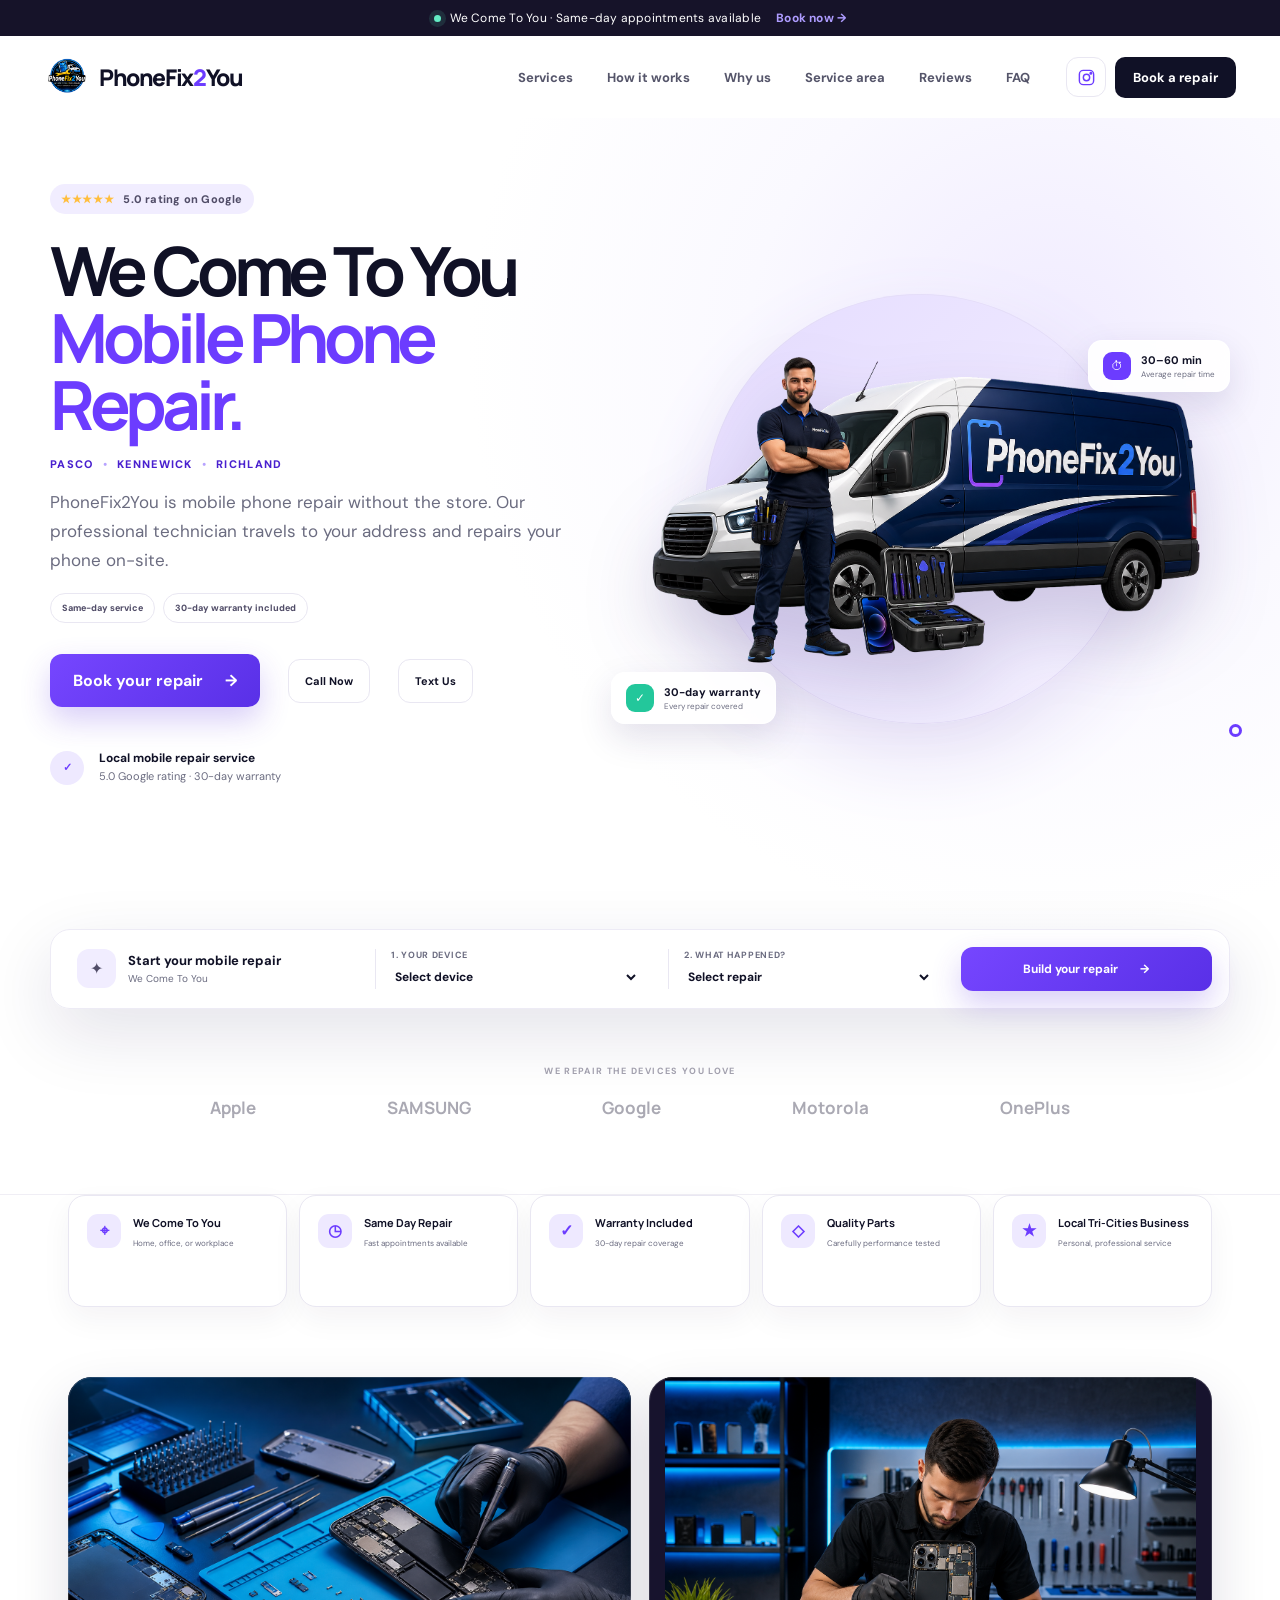
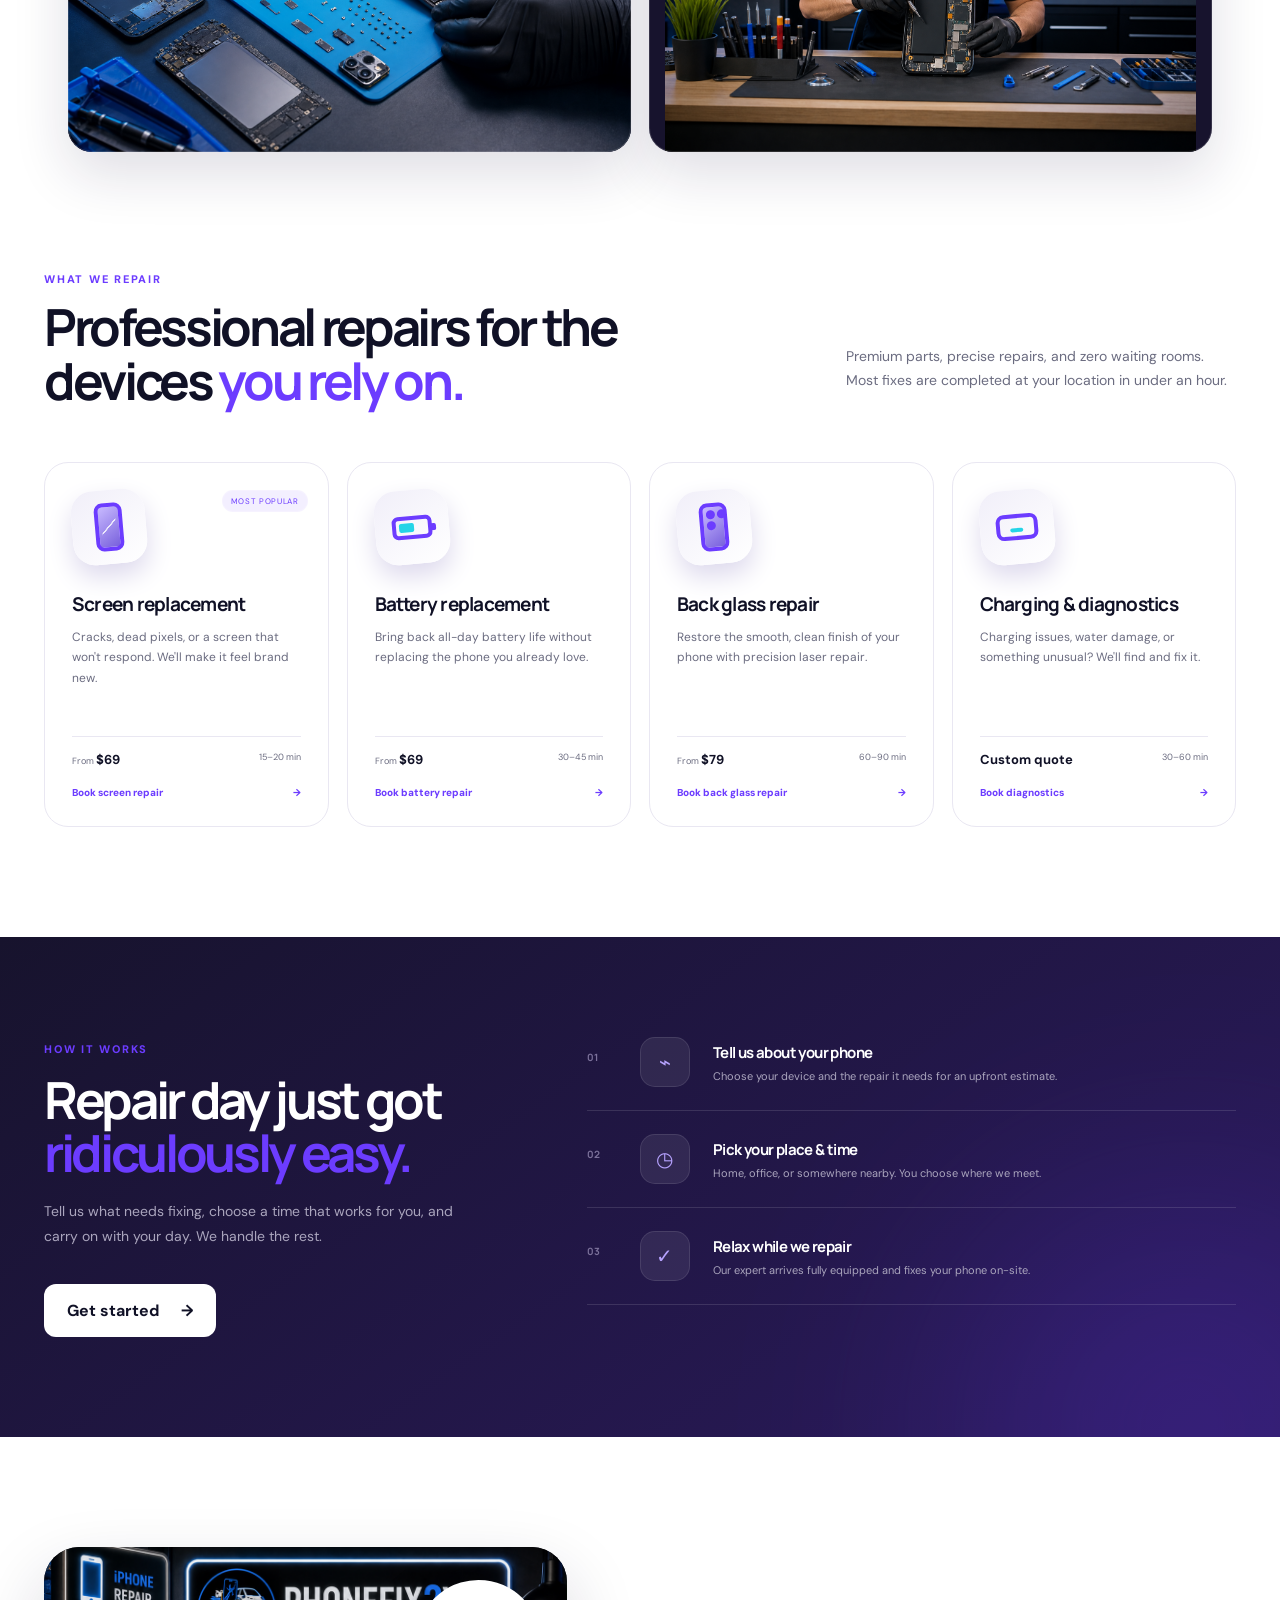
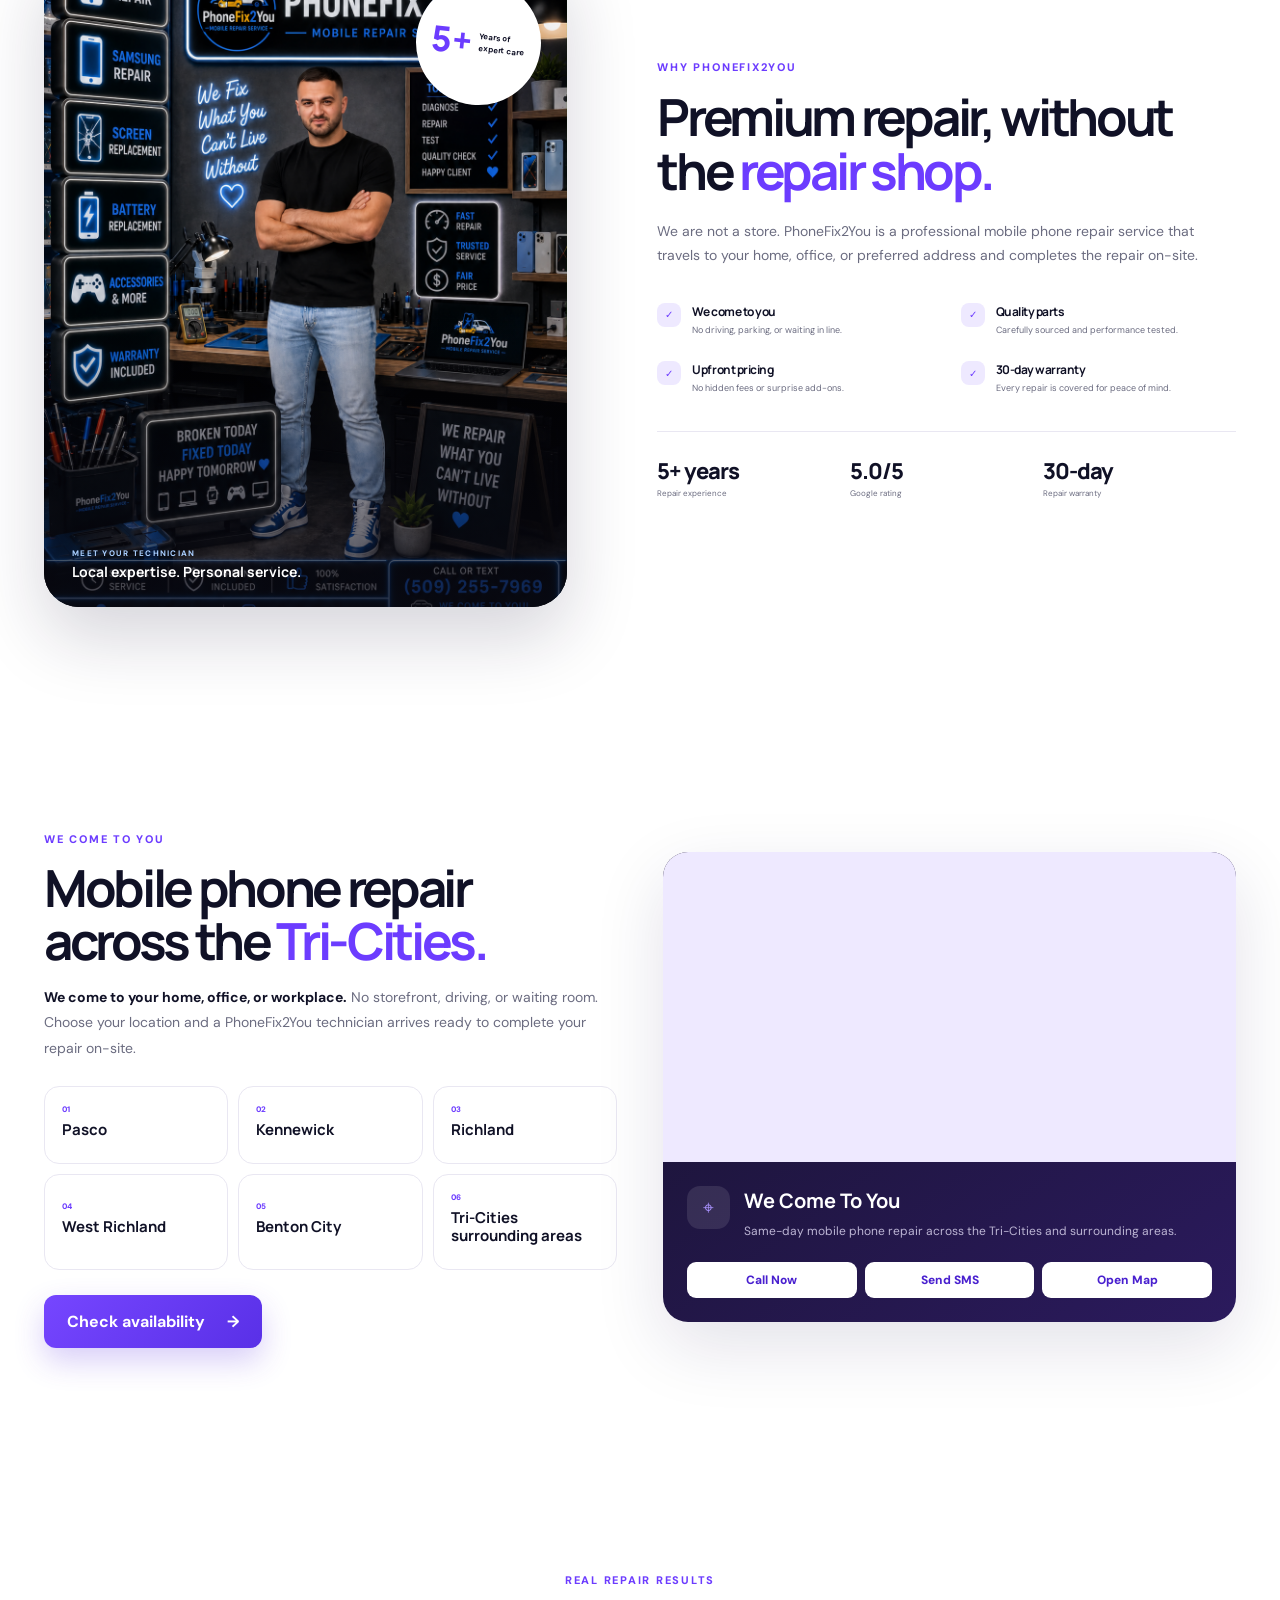
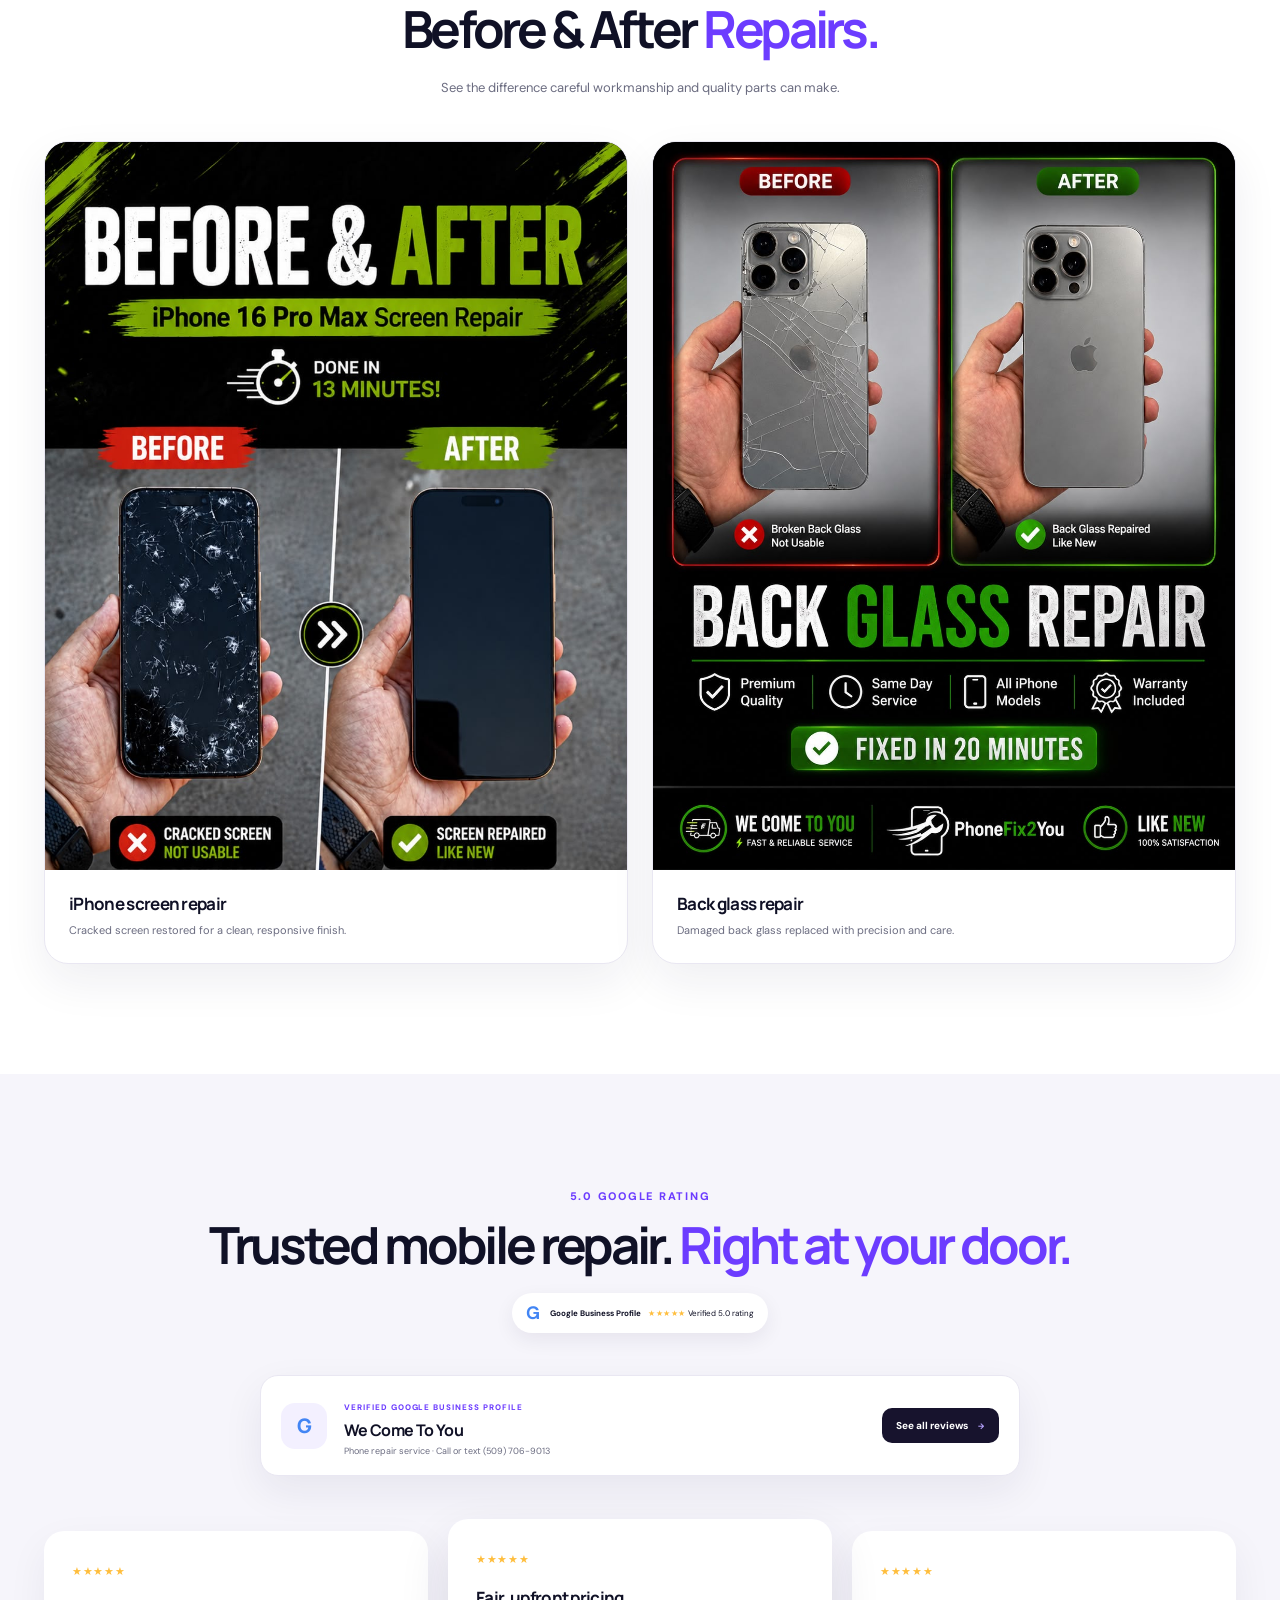
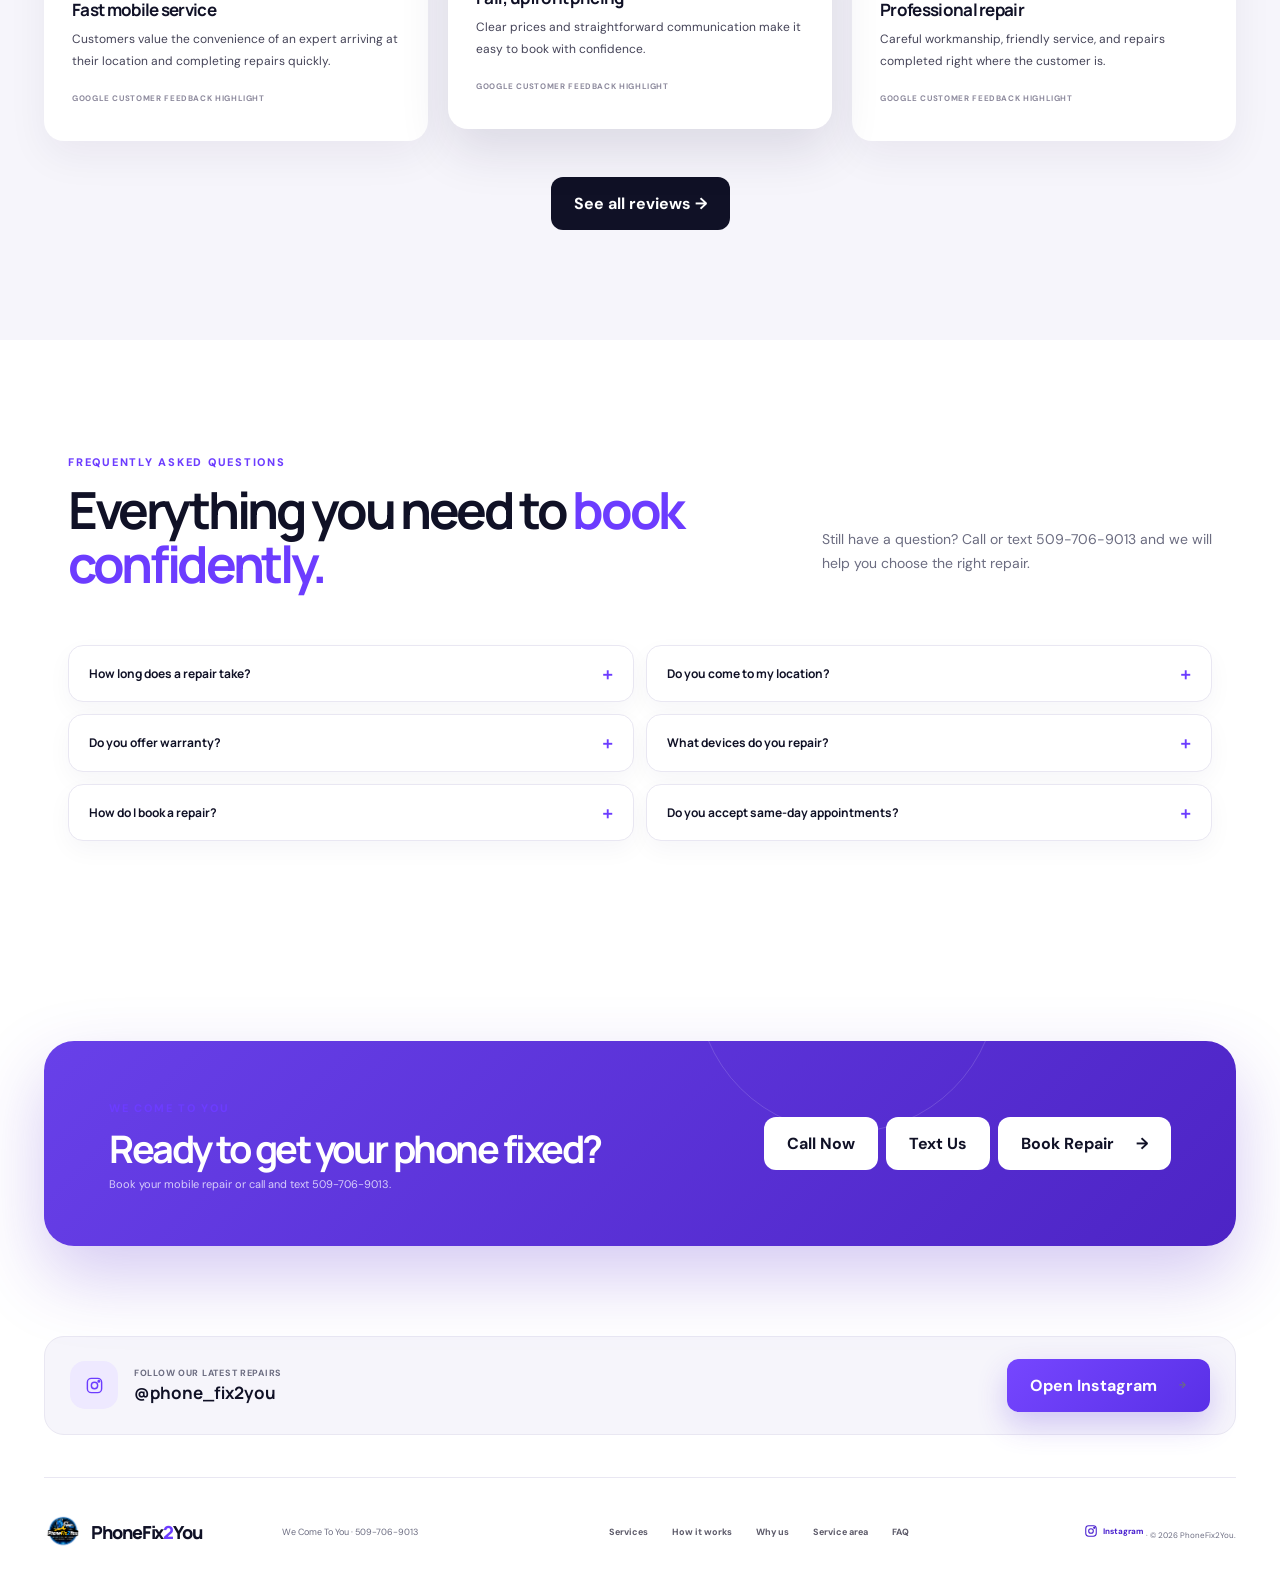
==== commit e36dd270: "Correct remaining business phone number" ====
--- a/index.html
+++ b/index.html
@@ -274,7 +274,7 @@
       </div>
       <div class="google-profile-card">
         <div class="google-profile-mark">G</div>
-        <div><span>Verified Google Business Profile</span><h3>We Come To You</h3><p>Phone repair service · Call or text (509) 255-7969</p></div>
+        <div><span>Verified Google Business Profile</span><h3>We Come To You</h3><p>Phone repair service · Call or text (509) 706-9013</p></div>
         <a href="https://maps.app.goo.gl/CNRpfNAqgQyWRgQ29?g_st=ic" target="_blank" rel="noopener">See all reviews <span>→</span></a>
       </div>
       <div class="review-grid trust-grid">
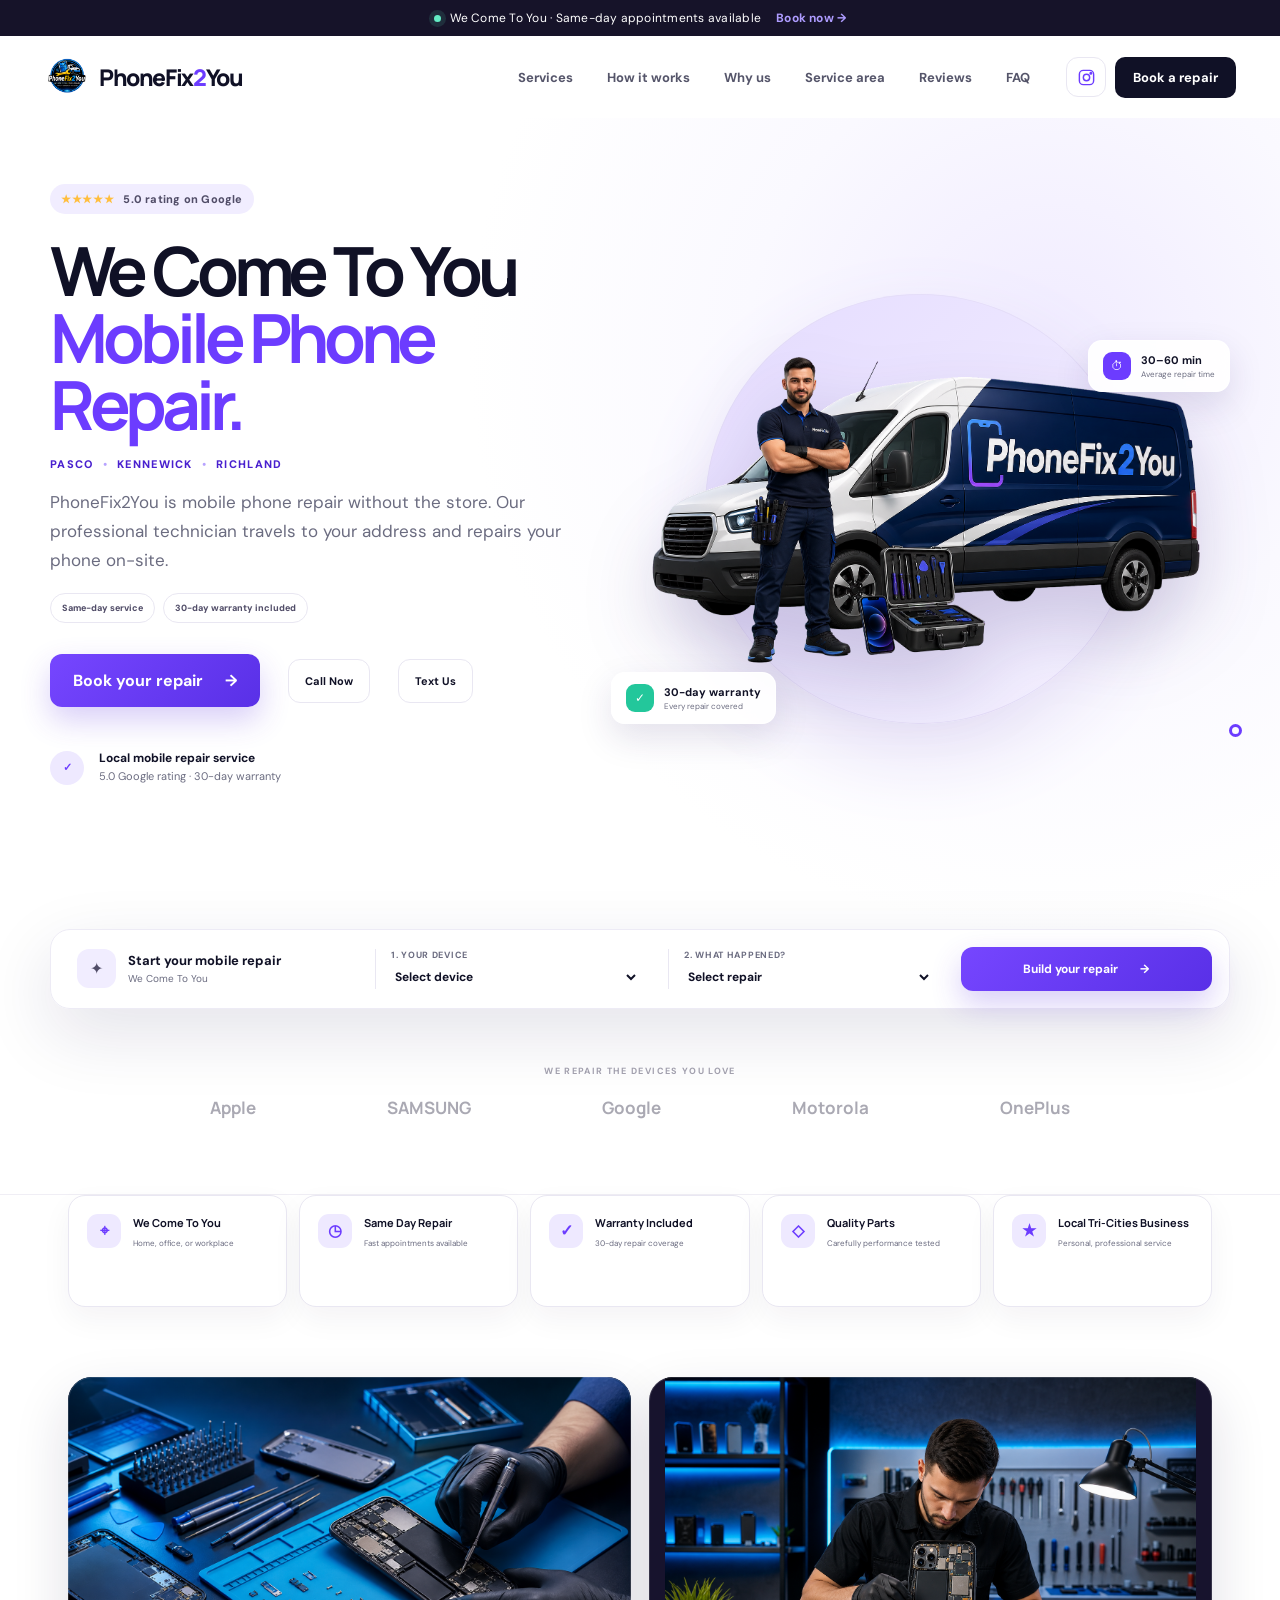
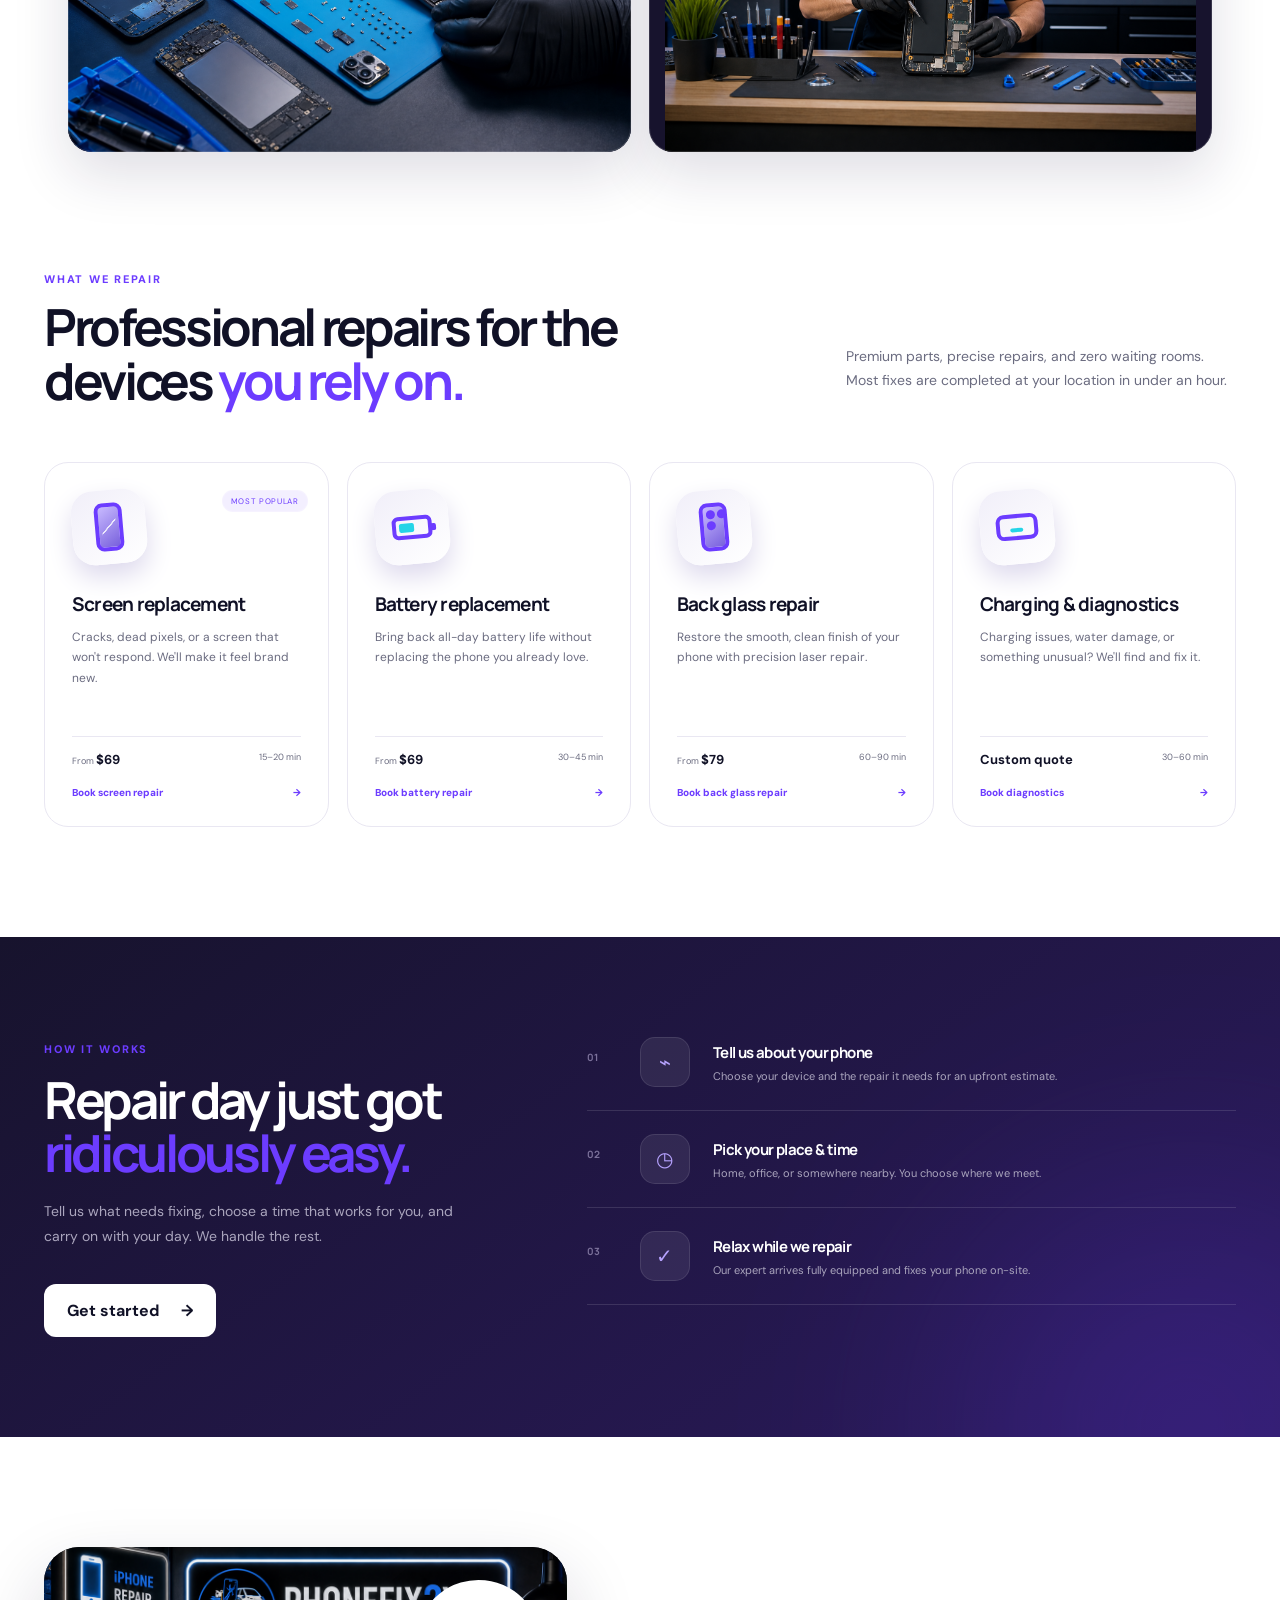
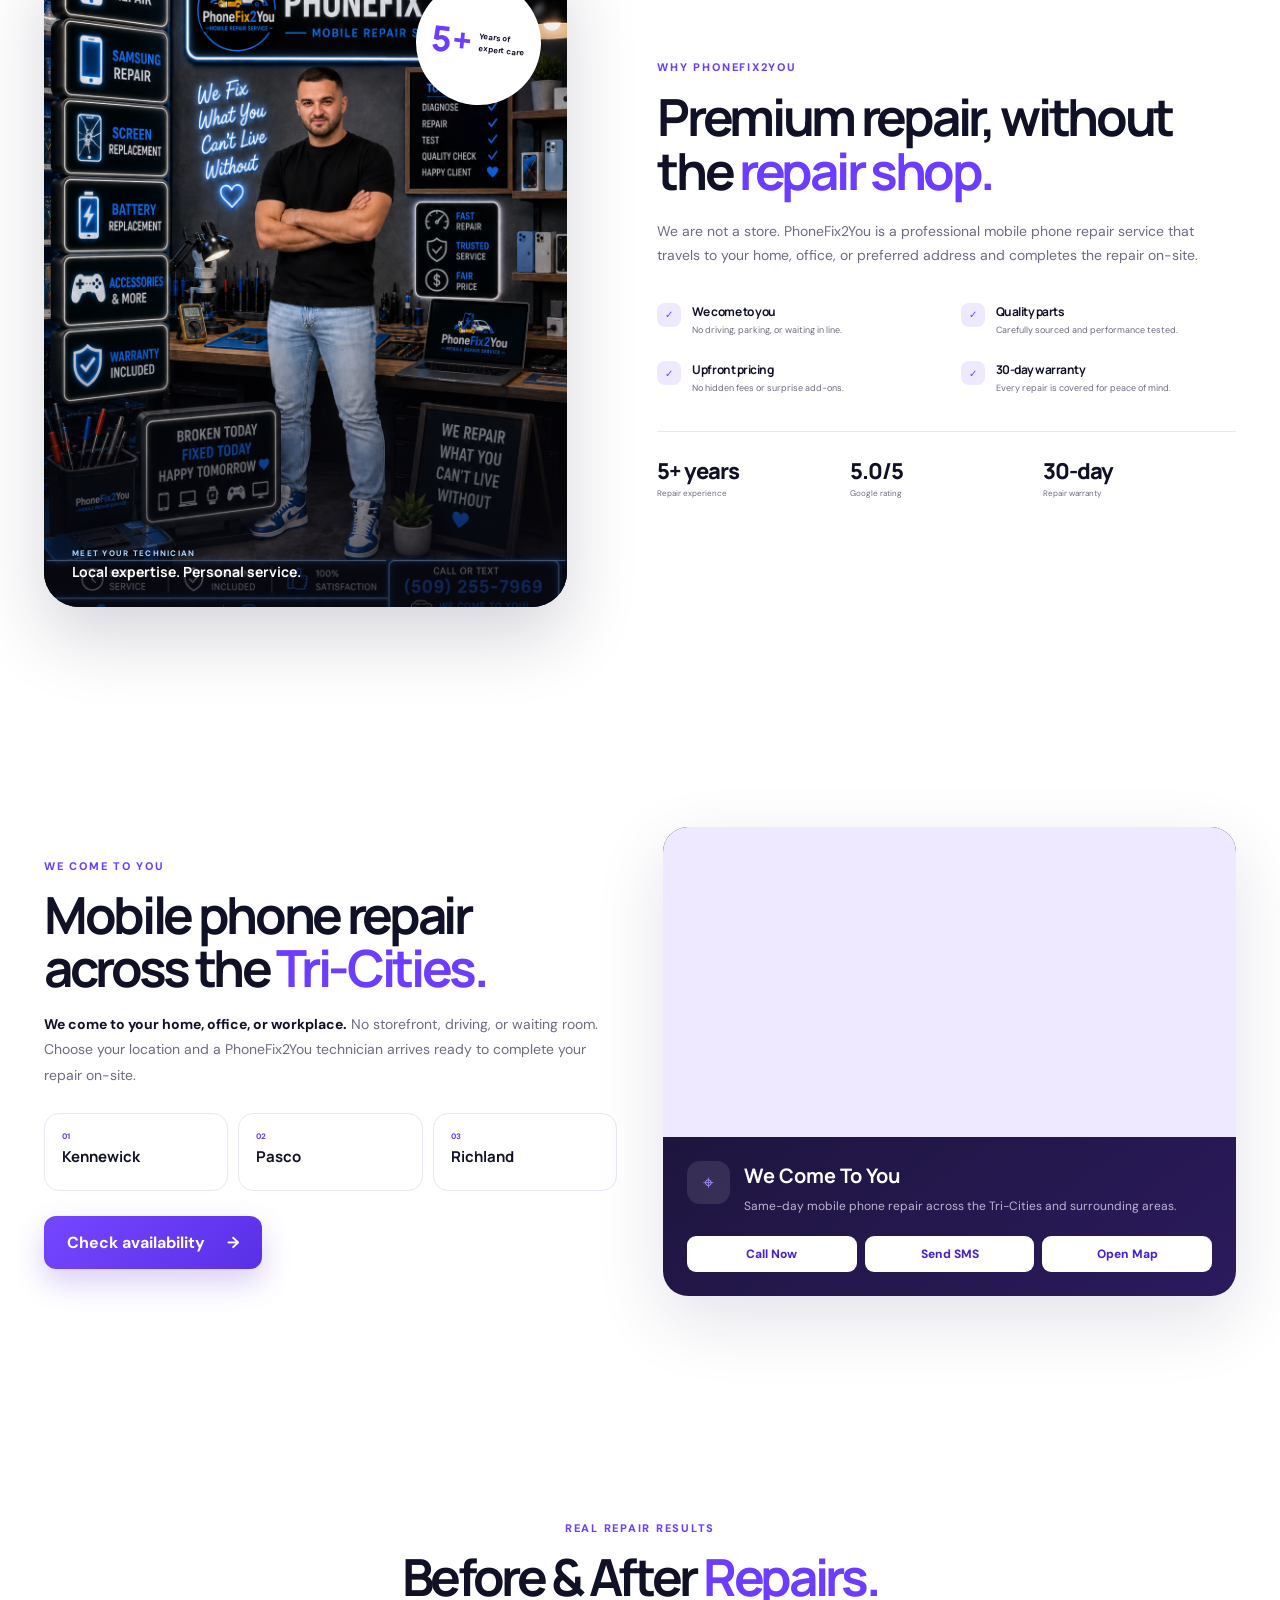
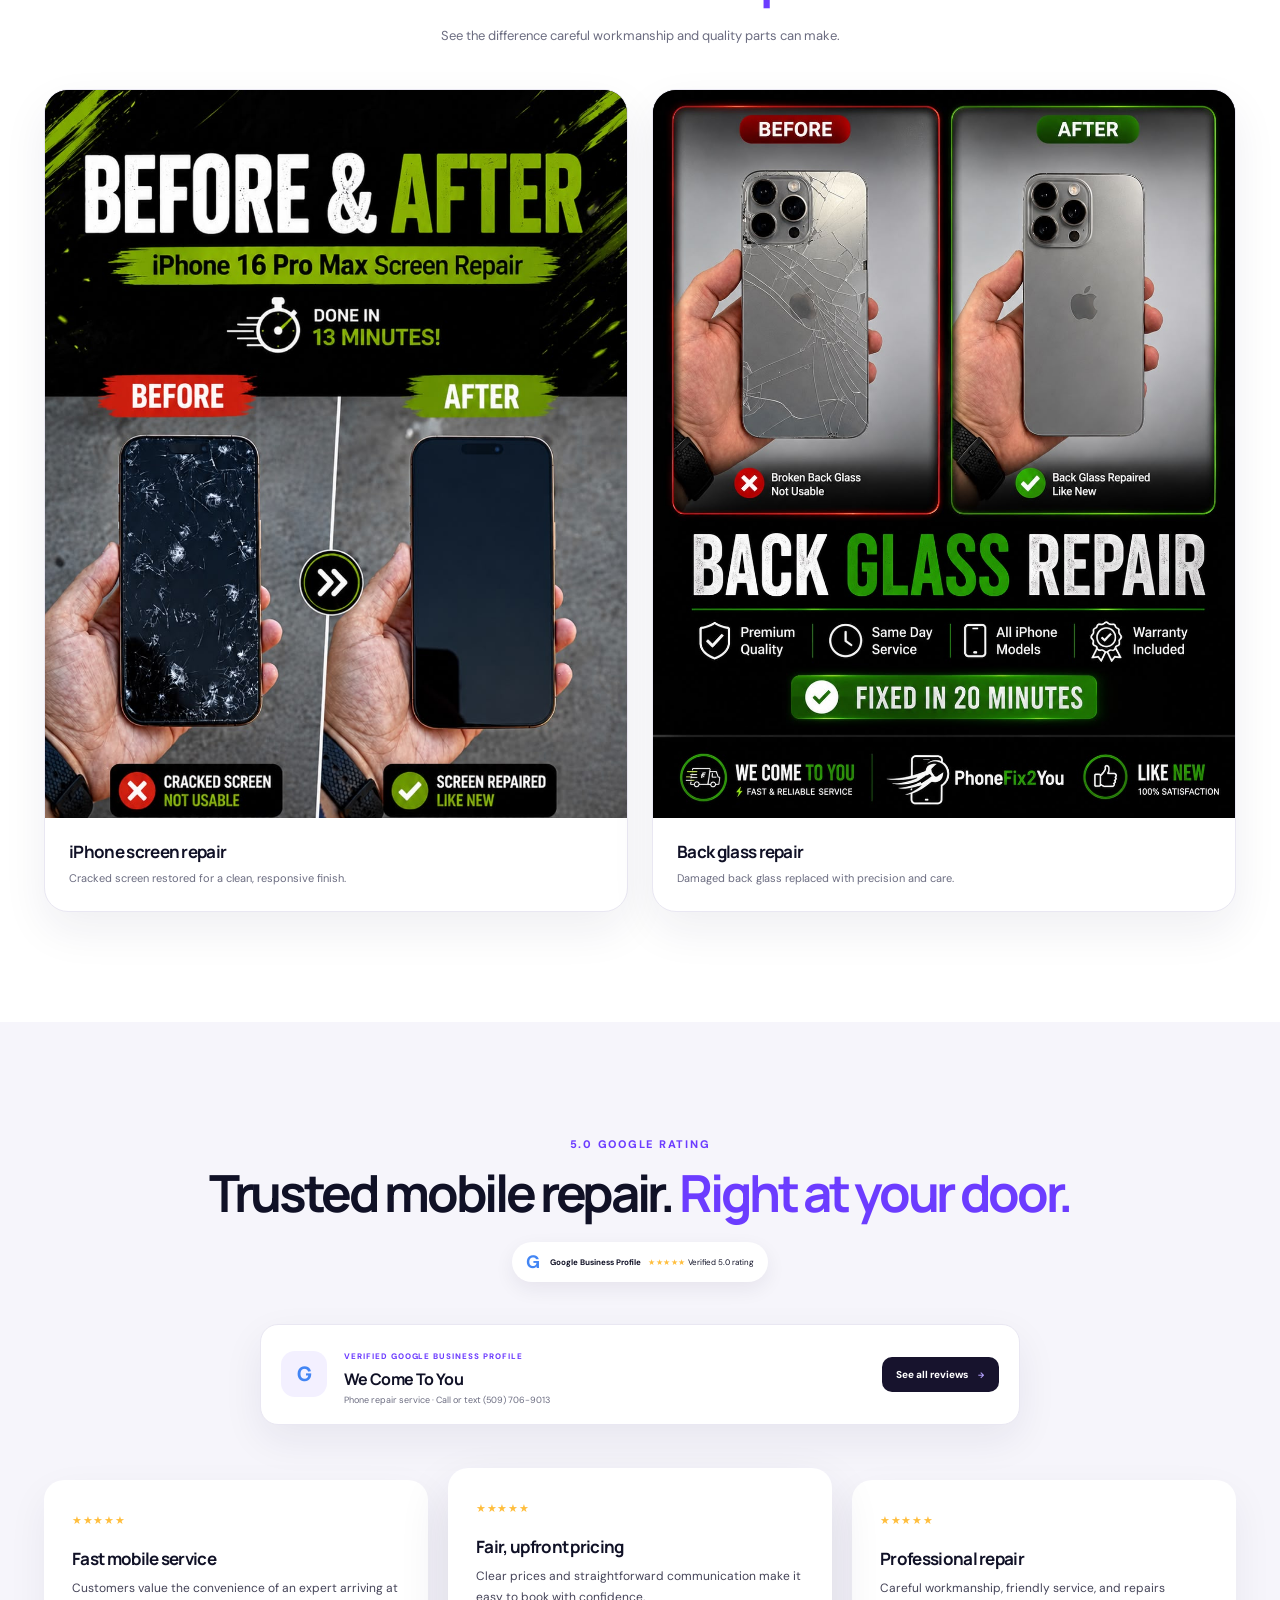
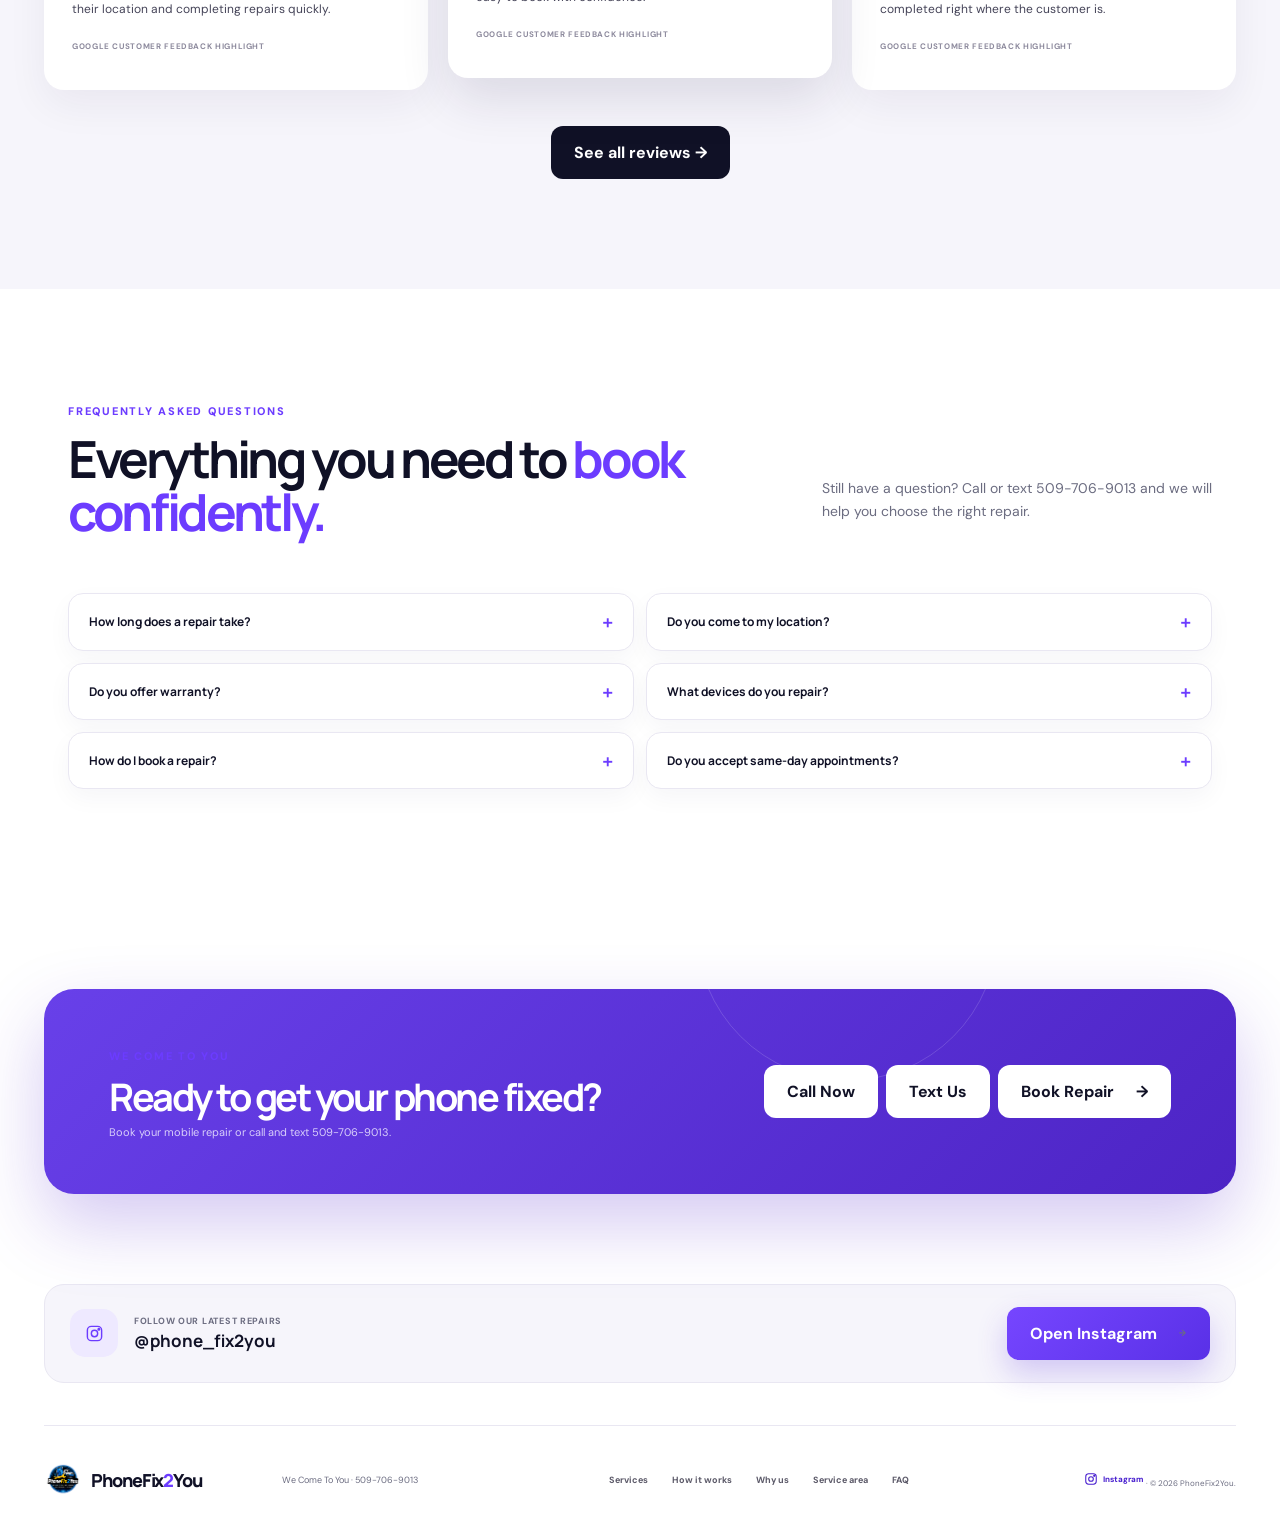
==== commit 525e305e: "Limit service areas to Tri-Cities" ====
--- a/index.html
+++ b/index.html
@@ -28,7 +28,7 @@
   <link rel="stylesheet" href="styles.css">
   <link rel="stylesheet" href="palette.css">
   <script type="application/ld+json">
-    {"@context":"https://schema.org","@type":"LocalBusiness","name":"PhoneFix2You","telephone":"+1-509-706-9013","description":"Mobile phone repair service that comes to customers for on-site repairs.","areaServed":["Pasco, WA","Kennewick, WA","Richland, WA","West Richland, WA","Benton City, WA"],"priceRange":"$$","slogan":"We Come To You","sameAs":["https://maps.app.goo.gl/CNRpfNAqgQyWRgQ29?g_st=ic","https://www.instagram.com/phone_fix2you"]}
+    {"@context":"https://schema.org","@type":"LocalBusiness","name":"PhoneFix2You","telephone":"+1-509-706-9013","description":"Mobile phone repair service that comes to customers for on-site repairs.","areaServed":["Kennewick, WA","Pasco, WA","Richland, WA"],"priceRange":"$$","slogan":"We Come To You","sameAs":["https://maps.app.goo.gl/CNRpfNAqgQyWRgQ29?g_st=ic","https://www.instagram.com/phone_fix2you"]}
   </script>
 </head>
 <body>
@@ -234,7 +234,7 @@
         <span class="kicker">We Come To You</span>
         <h2>Mobile phone repair across the <em>Tri-Cities.</em></h2>
         <p><strong>We come to your home, office, or workplace.</strong> No storefront, driving, or waiting room. Choose your location and a PhoneFix2You technician arrives ready to complete your repair on-site.</p>
-        <div class="city-grid city-grid-expanded"><article><span>01</span><strong>Pasco</strong></article><article><span>02</span><strong>Kennewick</strong></article><article><span>03</span><strong>Richland</strong></article><article><span>04</span><strong>West Richland</strong></article><article><span>05</span><strong>Benton City</strong></article><article><span>06</span><strong>Tri-Cities surrounding areas</strong></article></div>
+        <div class="city-grid city-grid-expanded"><article><span>01</span><strong>Kennewick</strong></article><article><span>02</span><strong>Pasco</strong></article><article><span>03</span><strong>Richland</strong></article></div>
         <button class="button button-primary booking-trigger" type="button">Check availability <span>→</span></button>
       </div>
       <div class="area-card">
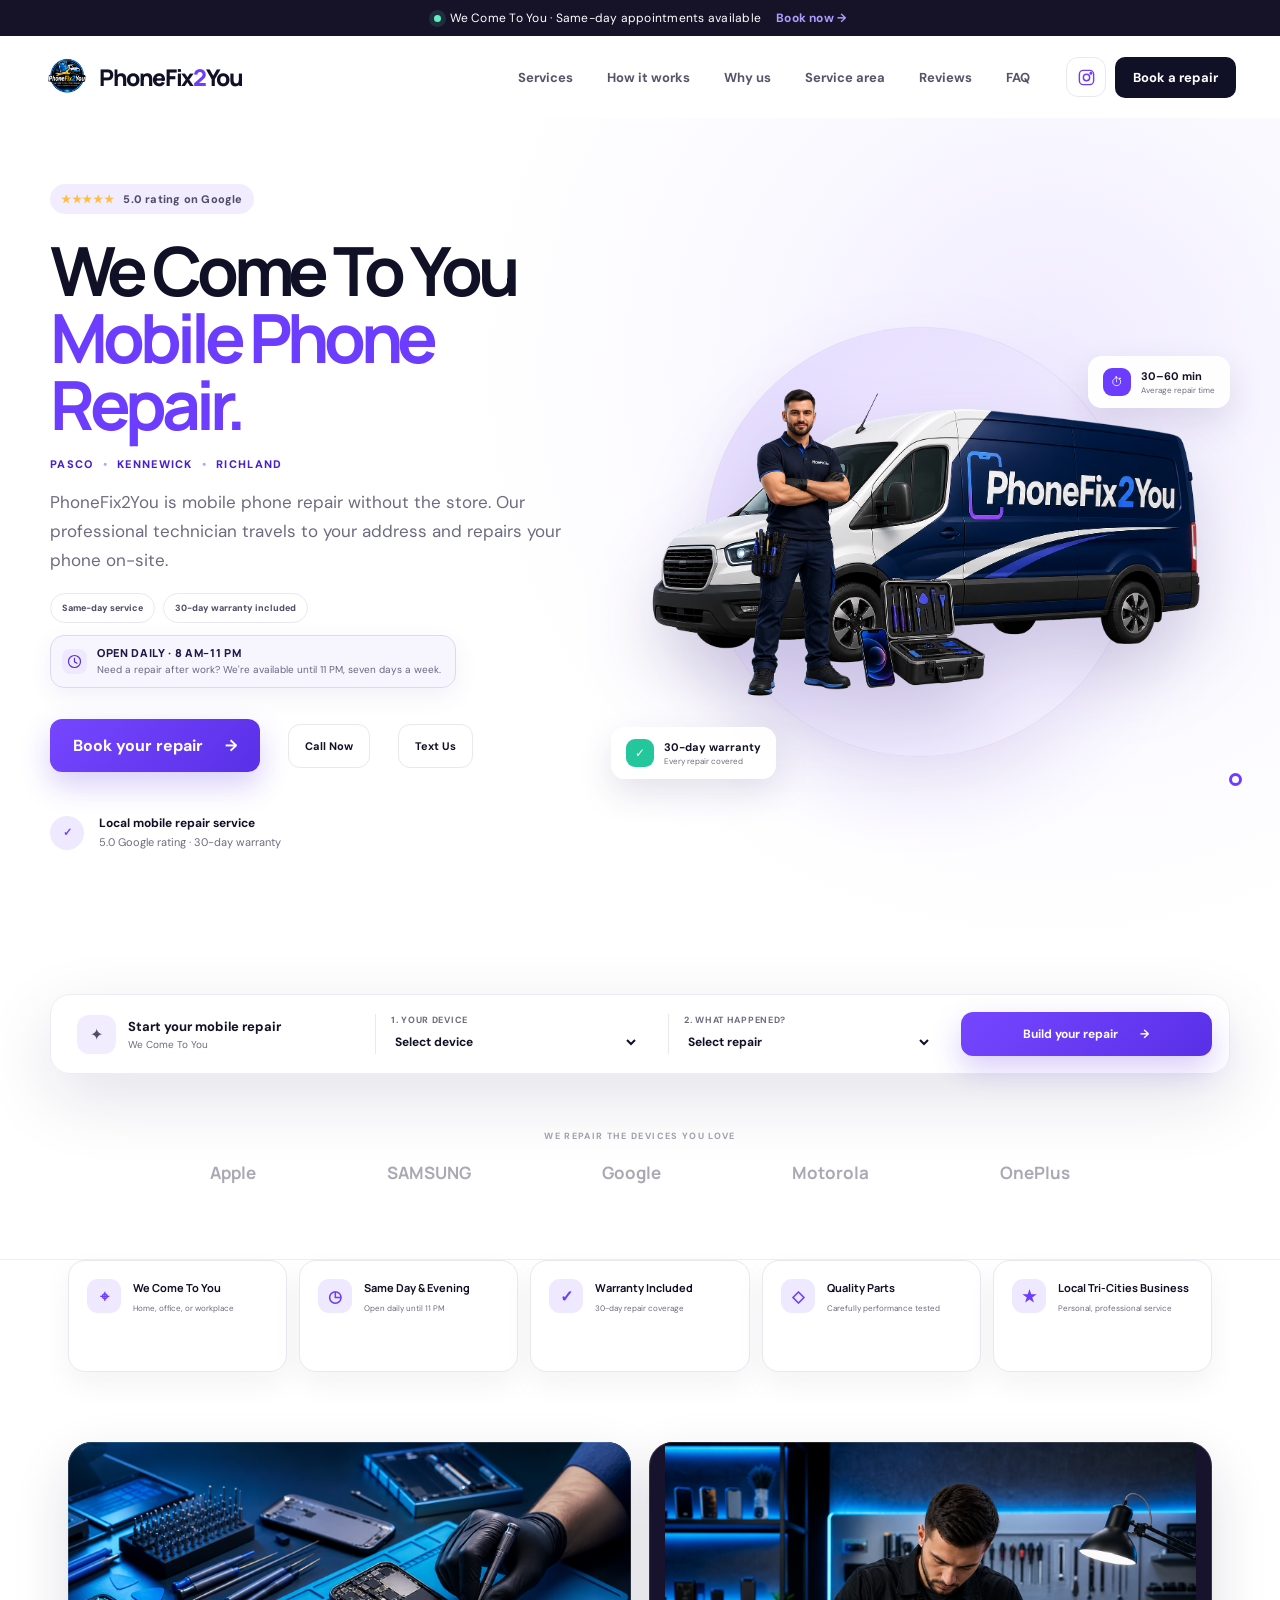
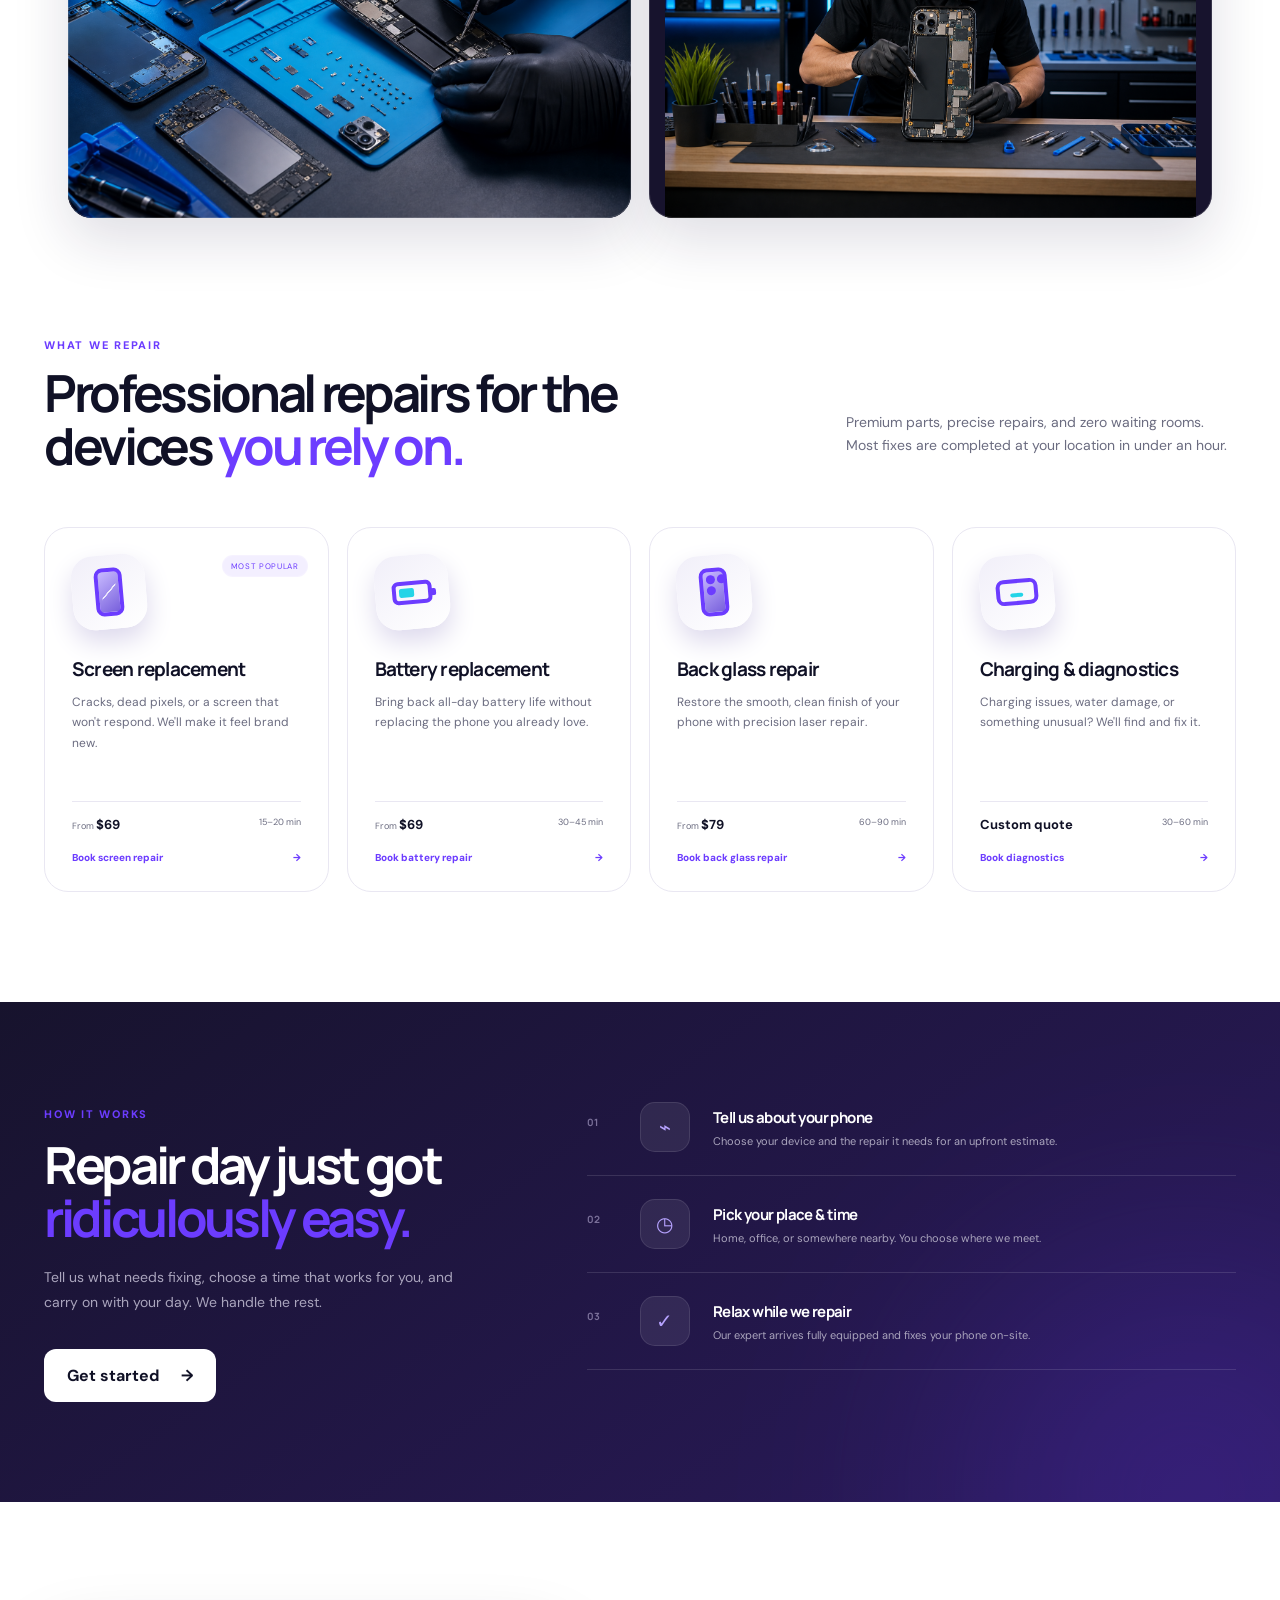
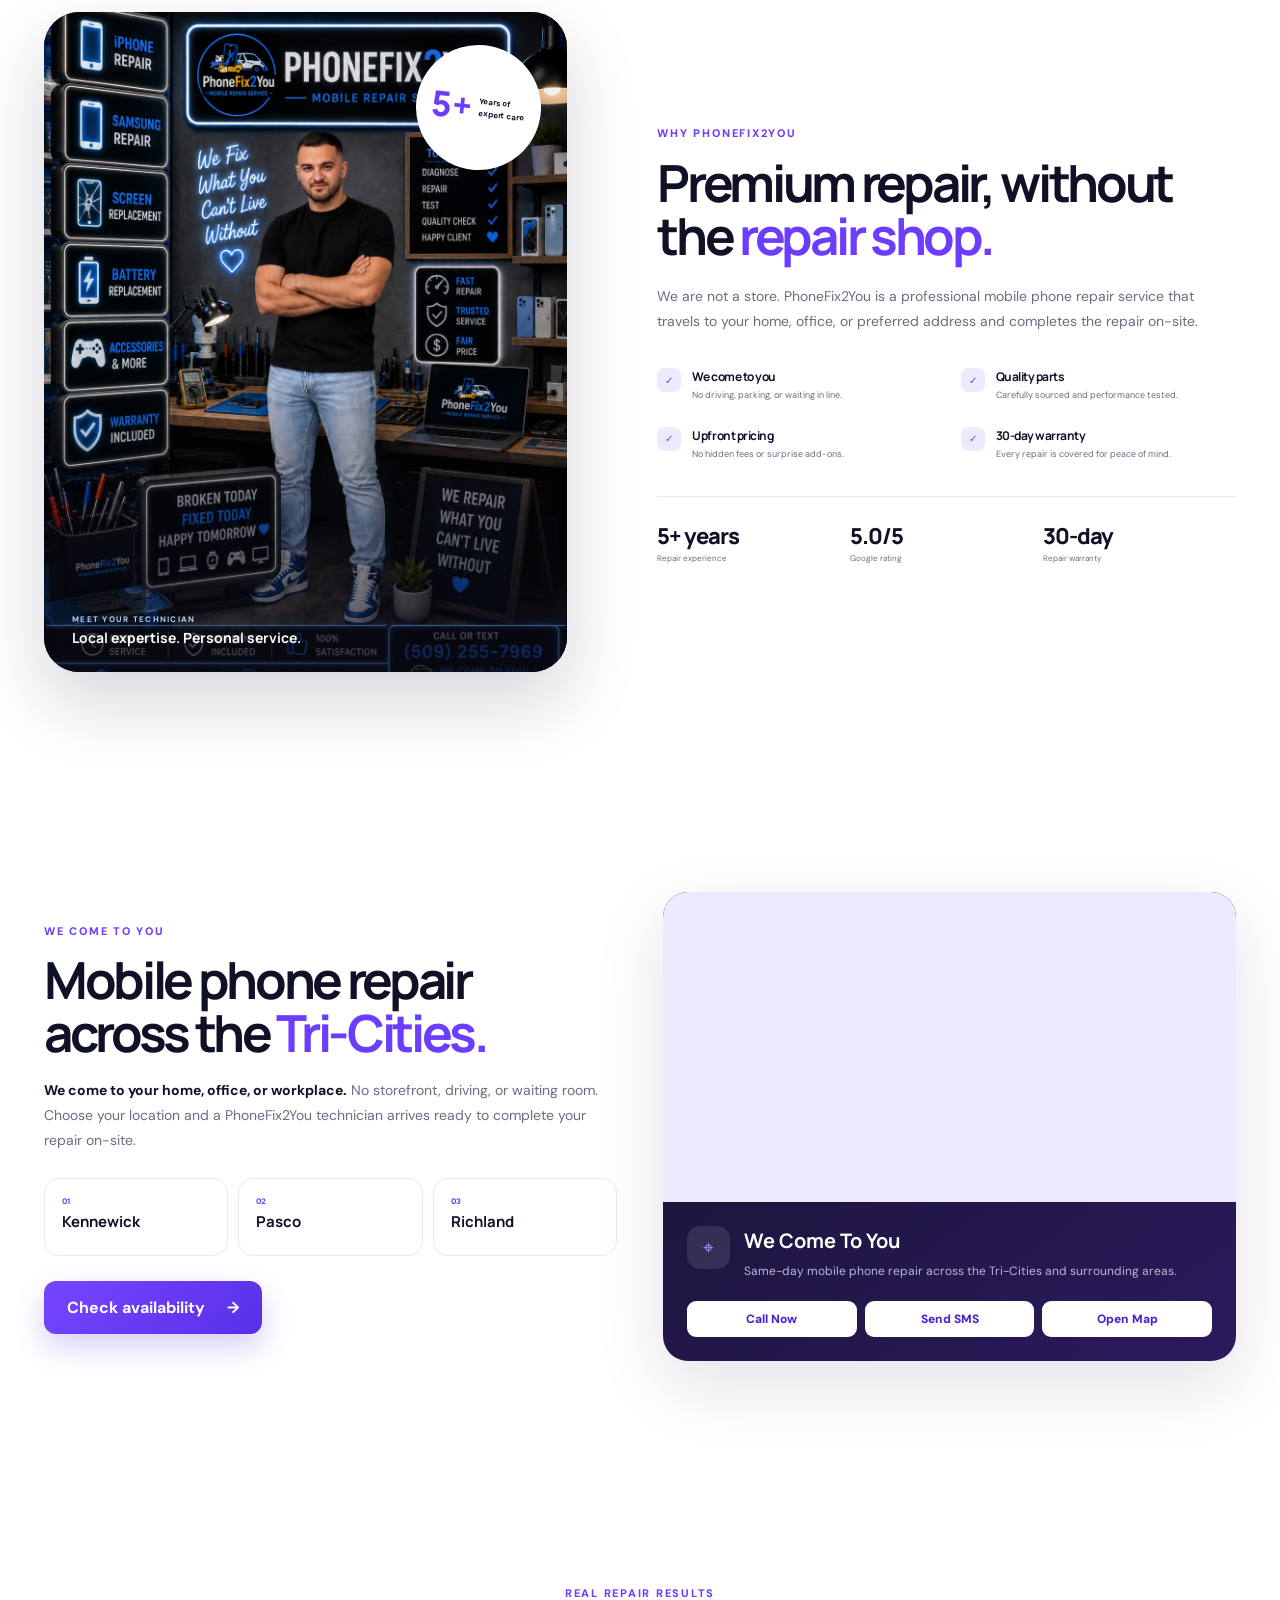
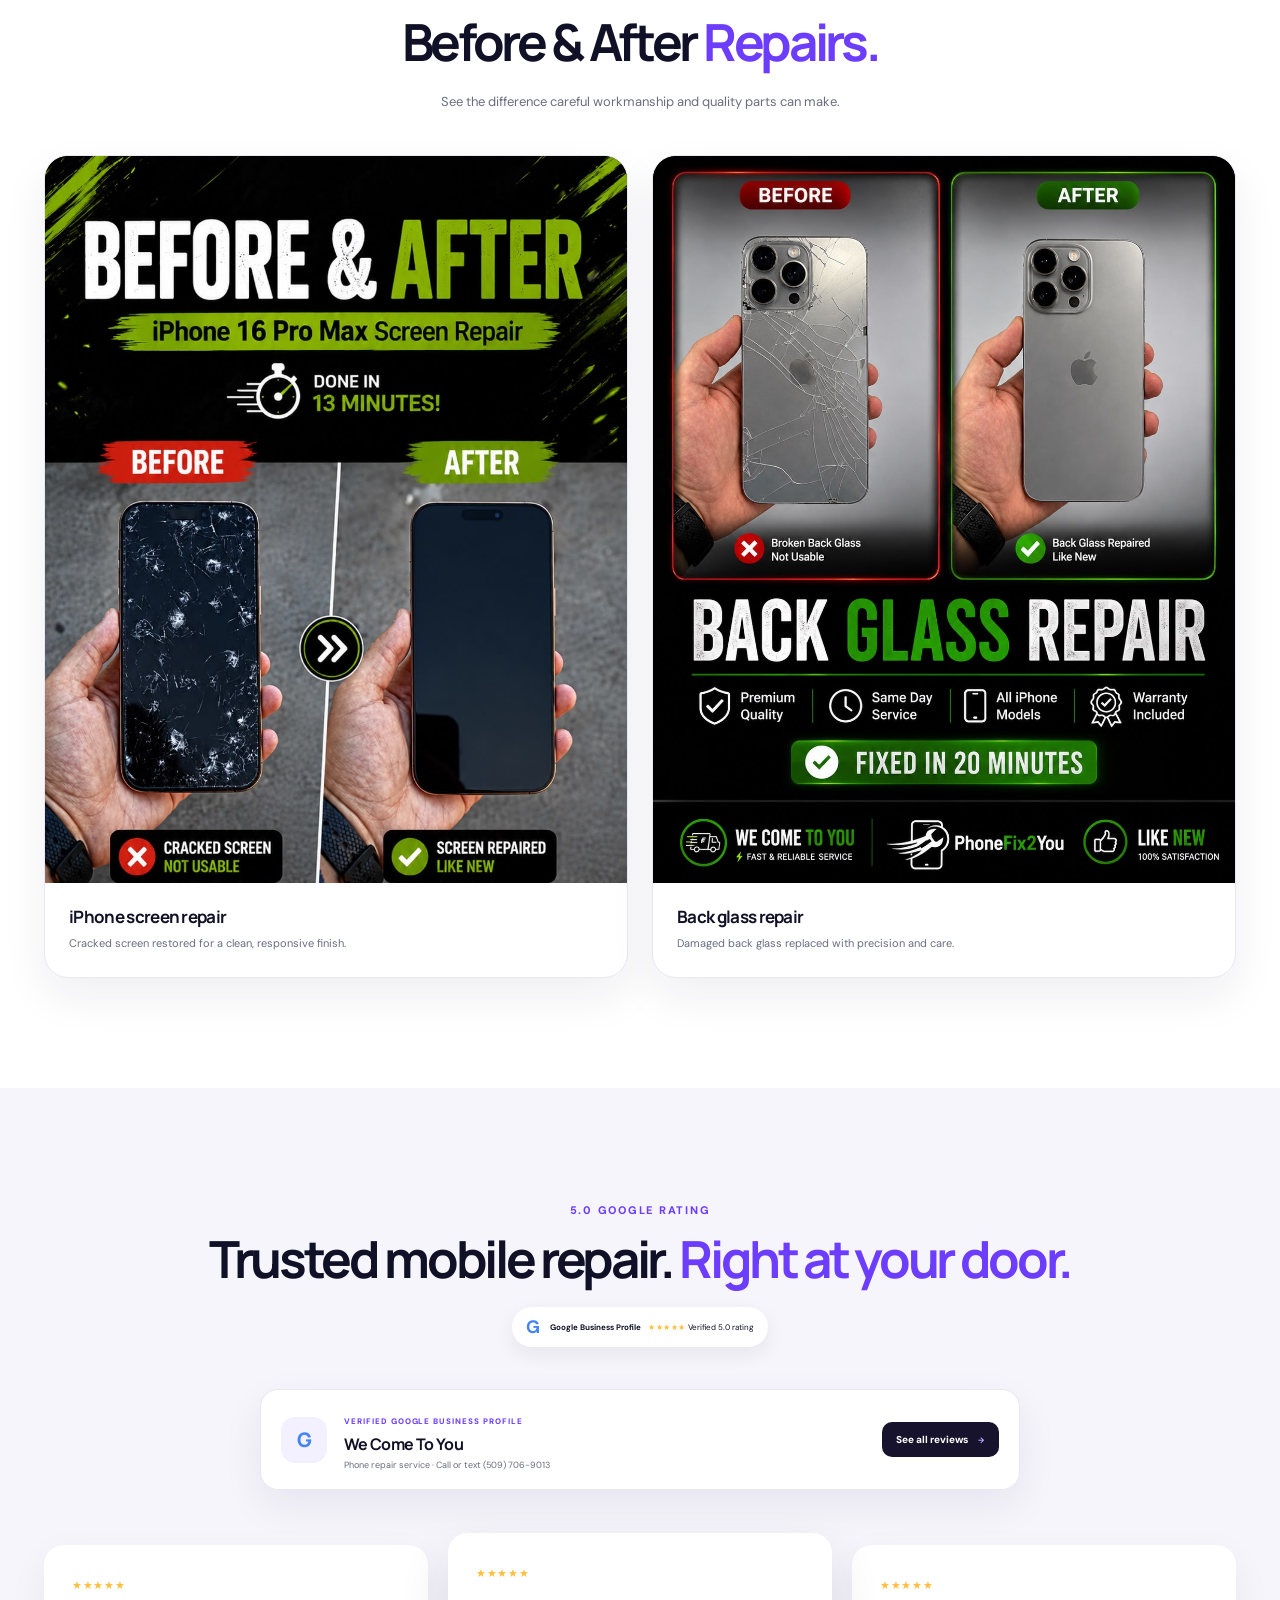
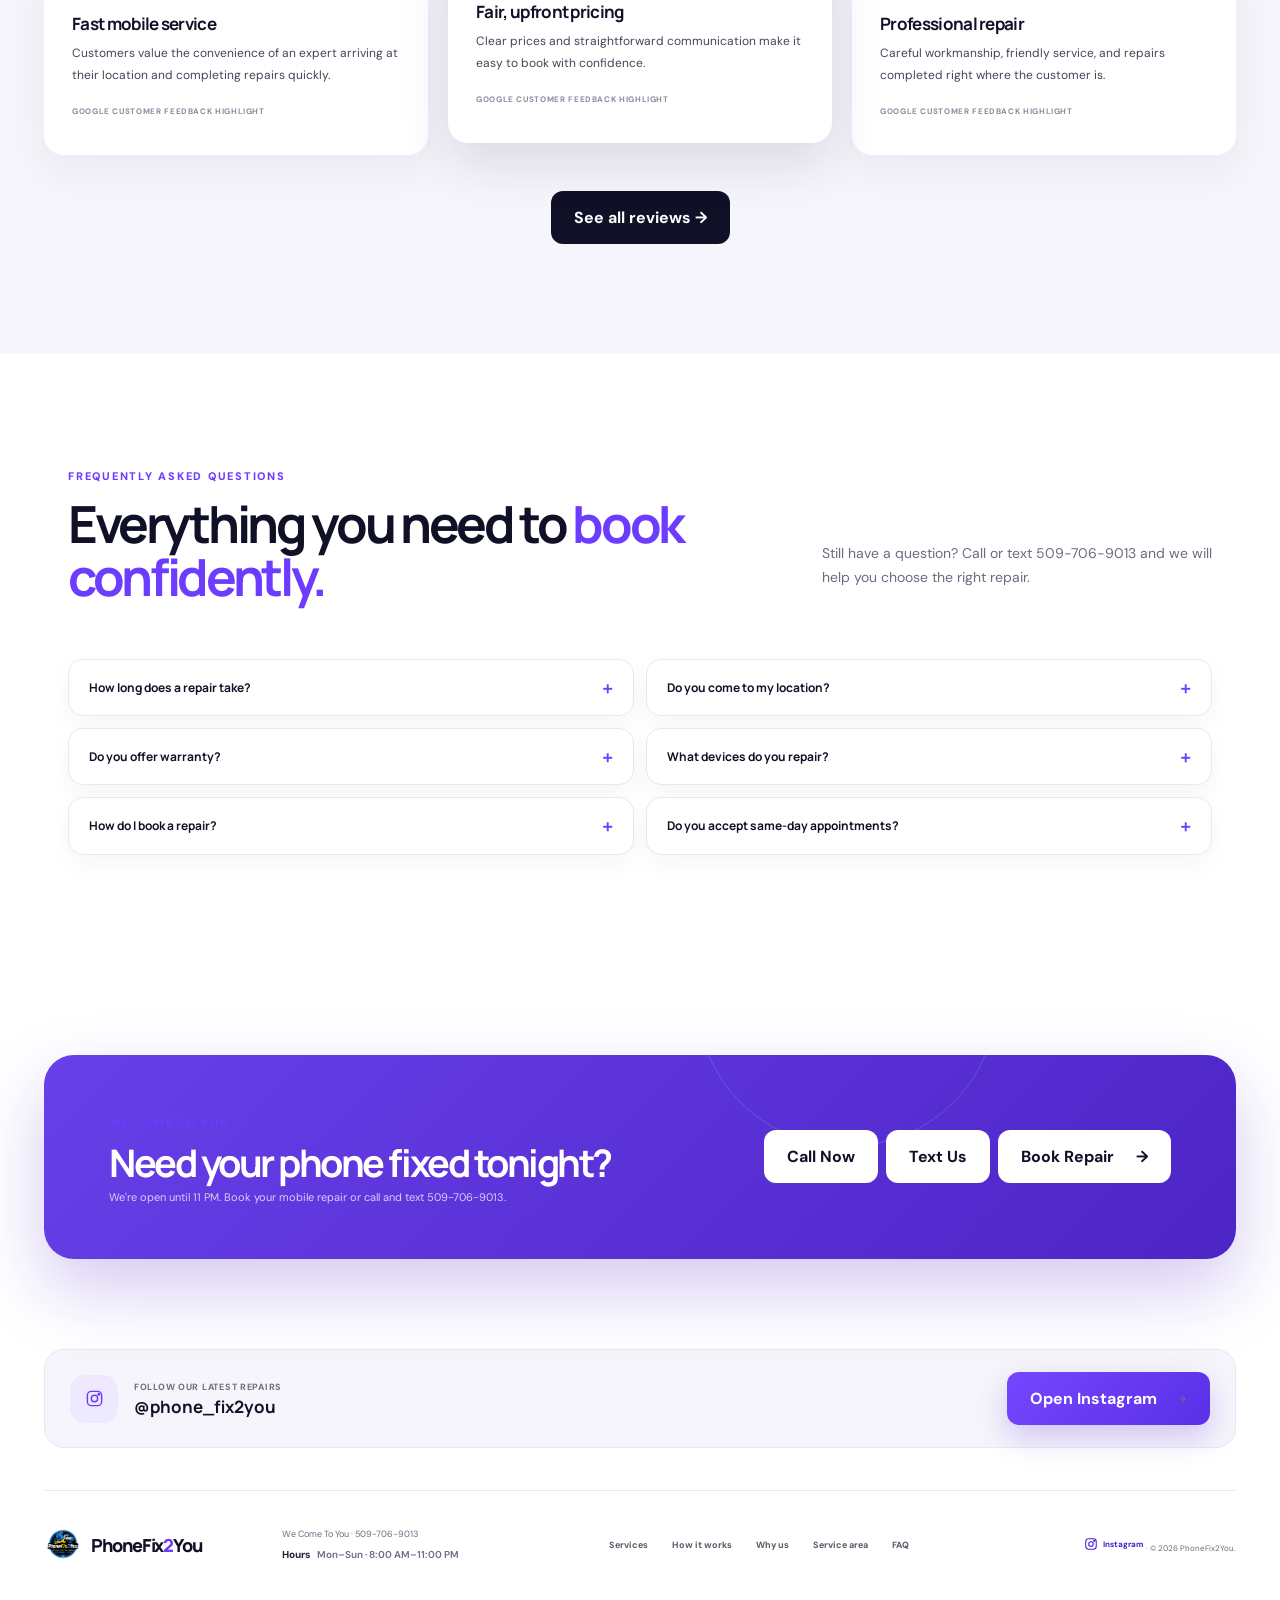
==== commit a583121e: "Highlight extended daily business hours" ====
--- a/index.html
+++ b/index.html
@@ -28,7 +28,7 @@
   <link rel="stylesheet" href="styles.css">
   <link rel="stylesheet" href="palette.css">
   <script type="application/ld+json">
-    {"@context":"https://schema.org","@type":"LocalBusiness","name":"PhoneFix2You","telephone":"+1-509-706-9013","description":"Mobile phone repair service that comes to customers for on-site repairs.","areaServed":["Kennewick, WA","Pasco, WA","Richland, WA"],"priceRange":"$$","slogan":"We Come To You","sameAs":["https://maps.app.goo.gl/CNRpfNAqgQyWRgQ29?g_st=ic","https://www.instagram.com/phone_fix2you"]}
+    {"@context":"https://schema.org","@type":"LocalBusiness","name":"PhoneFix2You","telephone":"+1-509-706-9013","description":"Mobile phone repair service that comes to customers for on-site repairs.","areaServed":["Kennewick, WA","Pasco, WA","Richland, WA"],"priceRange":"$$","slogan":"We Come To You","sameAs":["https://maps.app.goo.gl/CNRpfNAqgQyWRgQ29?g_st=ic","https://www.instagram.com/phone_fix2you"],"openingHoursSpecification":[{"@type":"OpeningHoursSpecification","dayOfWeek":"https://schema.org/Monday","opens":"08:00","closes":"23:00"},{"@type":"OpeningHoursSpecification","dayOfWeek":"https://schema.org/Tuesday","opens":"08:00","closes":"23:00"},{"@type":"OpeningHoursSpecification","dayOfWeek":"https://schema.org/Wednesday","opens":"08:00","closes":"23:00"},{"@type":"OpeningHoursSpecification","dayOfWeek":"https://schema.org/Thursday","opens":"08:00","closes":"23:00"},{"@type":"OpeningHoursSpecification","dayOfWeek":"https://schema.org/Friday","opens":"08:00","closes":"23:00"},{"@type":"OpeningHoursSpecification","dayOfWeek":"https://schema.org/Saturday","opens":"08:00","closes":"23:00"},{"@type":"OpeningHoursSpecification","dayOfWeek":"https://schema.org/Sunday","opens":"08:00","closes":"23:00"}]}
   </script>
 </head>
 <body>
@@ -72,6 +72,10 @@
         <p class="hero-location">Pasco <span>•</span> Kennewick <span>•</span> Richland</p>
         <p class="hero-lead">PhoneFix2You is mobile phone repair without the store. Our professional technician travels to your address and repairs your phone on-site.</p>
         <div class="hero-proof-pills"><span>Same-day service</span><span>30-day warranty included</span></div>
+        <div class="hero-hours-status" aria-label="Open daily from 8 AM to 11 PM">
+          <svg viewBox="0 0 24 24" aria-hidden="true"><circle cx="12" cy="12" r="8.5"></circle><path d="M12 7.5v5l3.5 2"></path></svg>
+          <span><strong>Open Daily · 8 AM–11 PM</strong><small>Need a repair after work? We're available until 11 PM, seven days a week.</small></span>
+        </div>
         <div class="hero-actions">
           <button class="button button-primary booking-trigger" type="button">Book your repair <span>→</span></button>
           <a class="button button-contact" href="tel:+15097069013">Call Now</a>
@@ -136,7 +140,7 @@
 
     <section class="conversion-trust" aria-label="Why customers choose PhoneFix2You">
       <article><span class="conversion-trust-icon">⌖</span><div><strong>We Come To You</strong><small>Home, office, or workplace</small></div></article>
-      <article><span class="conversion-trust-icon">◷</span><div><strong>Same Day Repair</strong><small>Fast appointments available</small></div></article>
+      <article><span class="conversion-trust-icon">◷</span><div><strong>Same Day &amp; Evening</strong><small>Open daily until 11 PM</small></div></article>
       <article><span class="conversion-trust-icon">✓</span><div><strong>Warranty Included</strong><small>30-day repair coverage</small></div></article>
       <article><span class="conversion-trust-icon">◇</span><div><strong>Quality Parts</strong><small>Carefully performance tested</small></div></article>
       <article><span class="conversion-trust-icon">★</span><div><strong>Local Tri-Cities Business</strong><small>Personal, professional service</small></div></article>
@@ -303,8 +307,8 @@
     <section class="cta-section">
       <div>
         <span class="kicker kicker-light">We Come To You</span>
-        <h2>Ready to get your phone fixed?</h2>
-        <p>Book your mobile repair or call and text 509-706-9013.</p>
+        <h2>Need your phone fixed tonight?</h2>
+        <p>We're open until 11 PM. Book your mobile repair or call and text 509-706-9013.</p>
       </div>
       <div class="cta-actions"><a class="button button-light" href="tel:+15097069013">Call Now</a><a class="button button-light" href="sms:+15097069013">Text Us</a><button class="button button-light booking-trigger" type="button">Book Repair <span>→</span></button></div>
     </section>
@@ -318,7 +322,7 @@
 
   <footer>
     <a class="brand brand-footer" href="#"><img class="brand-logo" src="./assets/phonefix2you-logo.png?v=11" alt="PhoneFix2You logo" loading="lazy"><span>PhoneFix<span class="brand-dot">2</span>You</span></a>
-    <p>We Come To You · <a href="tel:+15097069013">509-706-9013</a></p>
+    <p class="footer-contact"><span>We Come To You · <a href="tel:+15097069013">509-706-9013</a></span><span class="footer-hours"><strong>Hours</strong> Mon–Sun · 8:00 AM–11:00 PM</span></p>
     <div><a href="#services">Services</a><a href="#process">How it works</a><a href="#about">Why us</a><a href="#service-area">Service area</a><a href="#faq">FAQ</a></div>
     <small><a class="footer-instagram" href="https://www.instagram.com/phone_fix2you" target="_blank" rel="noopener" aria-label="Follow PhoneFix2You on Instagram"><svg viewBox="0 0 24 24" aria-hidden="true"><rect x="3" y="3" width="18" height="18" rx="5"></rect><circle cx="12" cy="12" r="4"></circle><circle cx="17.5" cy="6.5" r="1"></circle></svg> Instagram</a> · © 2026 PhoneFix2You.</small>
   </footer>
--- a/palette.css
+++ b/palette.css
@@ -142,6 +142,36 @@
   font-size: 9px;
   font-weight: 800;
 }
+.hero-hours-status {
+  width: fit-content;
+  max-width: 100%;
+  margin-top: 12px;
+  padding: 10px 14px 10px 11px;
+  display: flex;
+  align-items: center;
+  gap: 10px;
+  border: 1px solid #ded8f5;
+  border-radius: 14px;
+  background: rgba(247,245,255,.9);
+  box-shadow: 0 8px 24px rgba(69,41,153,.07);
+}
+.hero-hours-status svg {
+  width: 25px;
+  height: 25px;
+  flex: none;
+  padding: 4px;
+  border-radius: 8px;
+  background: #eee9ff;
+  color: #5a32d3;
+  fill: none;
+  stroke: currentColor;
+  stroke-width: 1.7;
+  stroke-linecap: round;
+  stroke-linejoin: round;
+}
+.hero-hours-status > span { display: grid; gap: 2px; }
+.hero-hours-status strong { color: #211847; font: 800 11px/1.35 "Manrope"; letter-spacing: .06em; text-transform: uppercase; }
+.hero-hours-status small { color: #6b6680; font-size: 10px; line-height: 1.45; }
 
 .conversion-trust {
   max-width: 1192px;
@@ -385,6 +415,10 @@
 .instagram-cta strong { margin-top: 4px; font: 700 17px/1.2 "Manrope"; }
 .footer-instagram { display: inline-flex; align-items: center; gap: 5px; color: #4920cf; font-weight: 800; }
 .footer-instagram svg { width: 14px; height: 14px; }
+.footer-contact { display: grid; gap: 6px; line-height: 1.45; }
+.footer-contact > span { display: block; }
+.footer-hours { color: #6b6c80; font-size: 10px; font-weight: 600; }
+.footer-hours strong { margin-right: 5px; color: #242238; font-weight: 800; }
 
 @media (max-width: 980px) {
   .hero { margin-bottom: 0; padding-bottom: 50px; }
@@ -413,6 +447,10 @@
   .hero-location { justify-content: flex-start; font-size: 9px; letter-spacing: .08em; }
   .hero-proof-pills { margin-top: 15px; }
   .hero-proof-pills span { font-size: 8px; }
+  .hero-hours-status { width: 100%; padding: 11px 12px; align-items: flex-start; }
+  .hero-hours-status svg { width: 27px; height: 27px; }
+  .hero-hours-status strong { font-size: 11px; }
+  .hero-hours-status small { font-size: 10px; }
   .booking-bar {
     left: auto;
     right: auto;
@@ -441,4 +479,5 @@
   .cta-actions { display: grid; grid-template-columns: 1fr 1fr; margin-top: 25px; }
   .cta-actions .button { width: 100%; margin: 0; padding: 13px 10px; }
   .cta-actions .booking-trigger { grid-column: 1 / -1; }
-}
+  .footer-contact { justify-items: center; }
+}
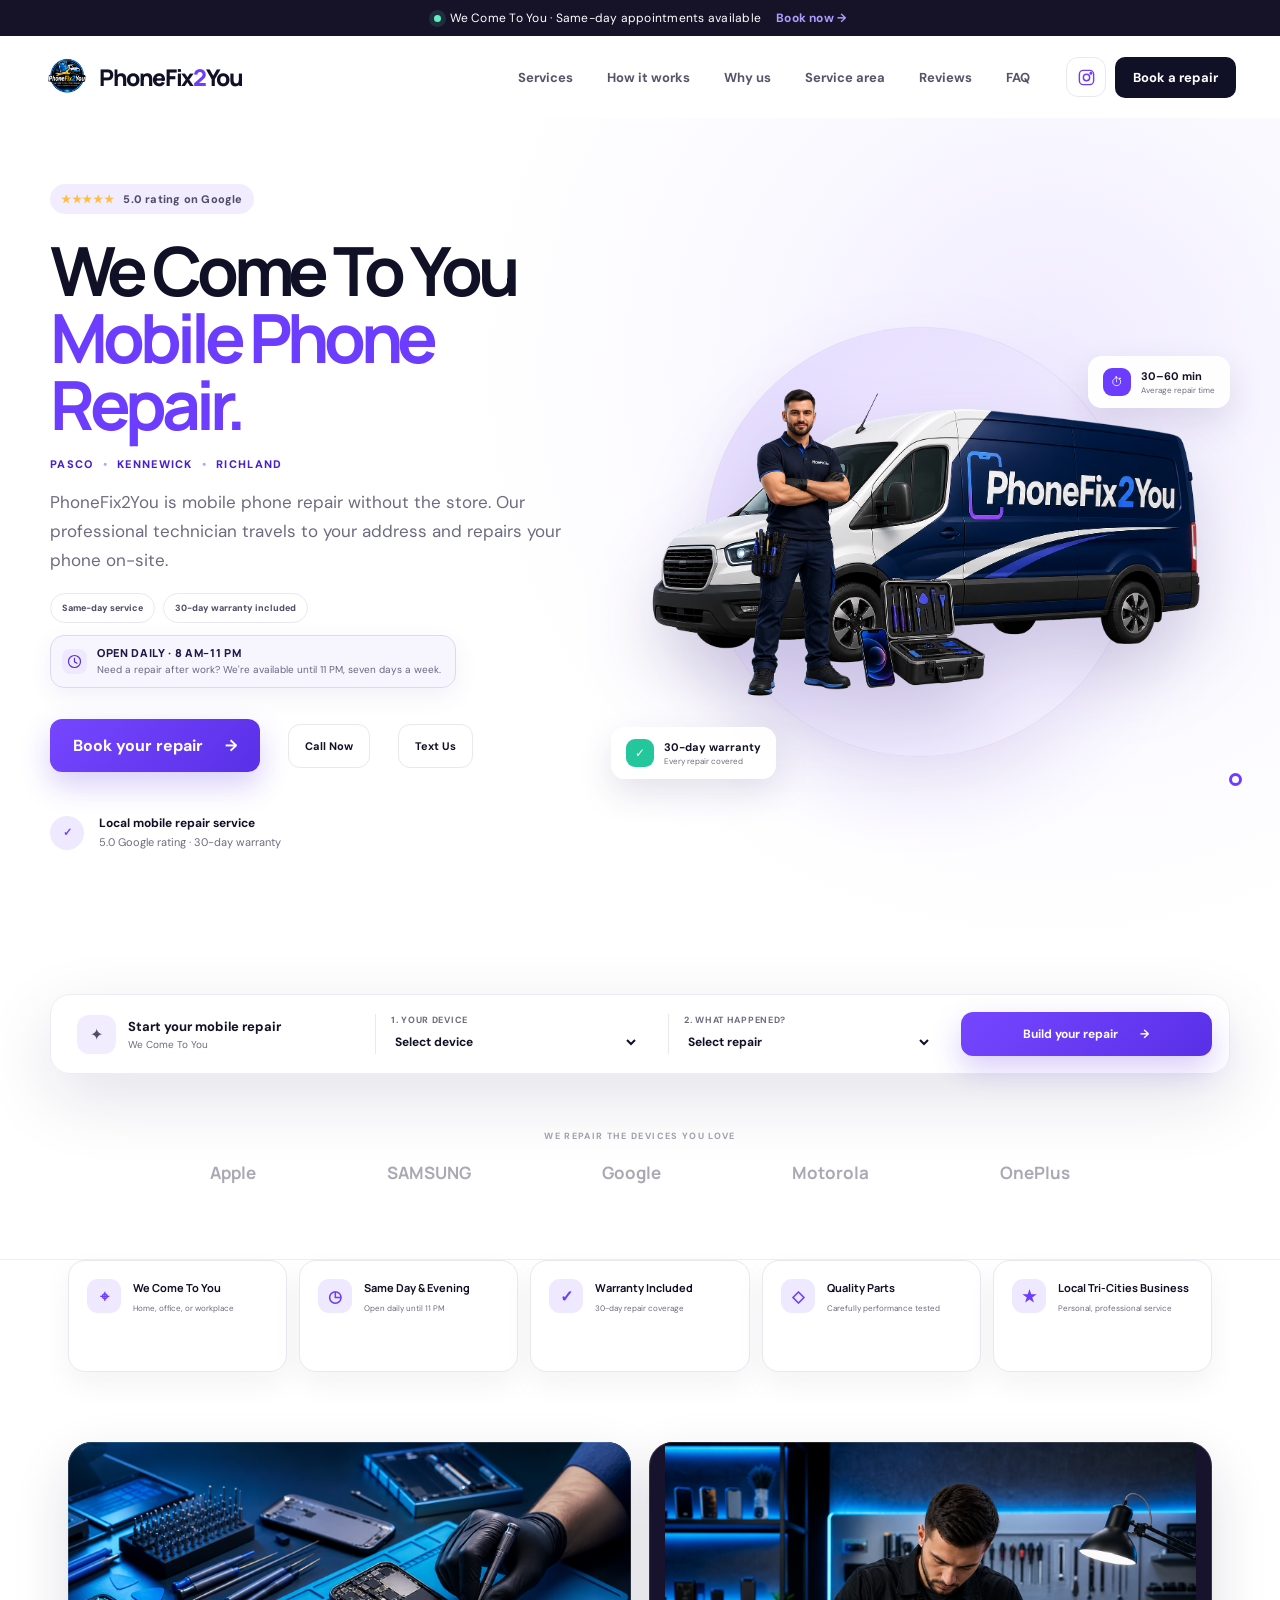
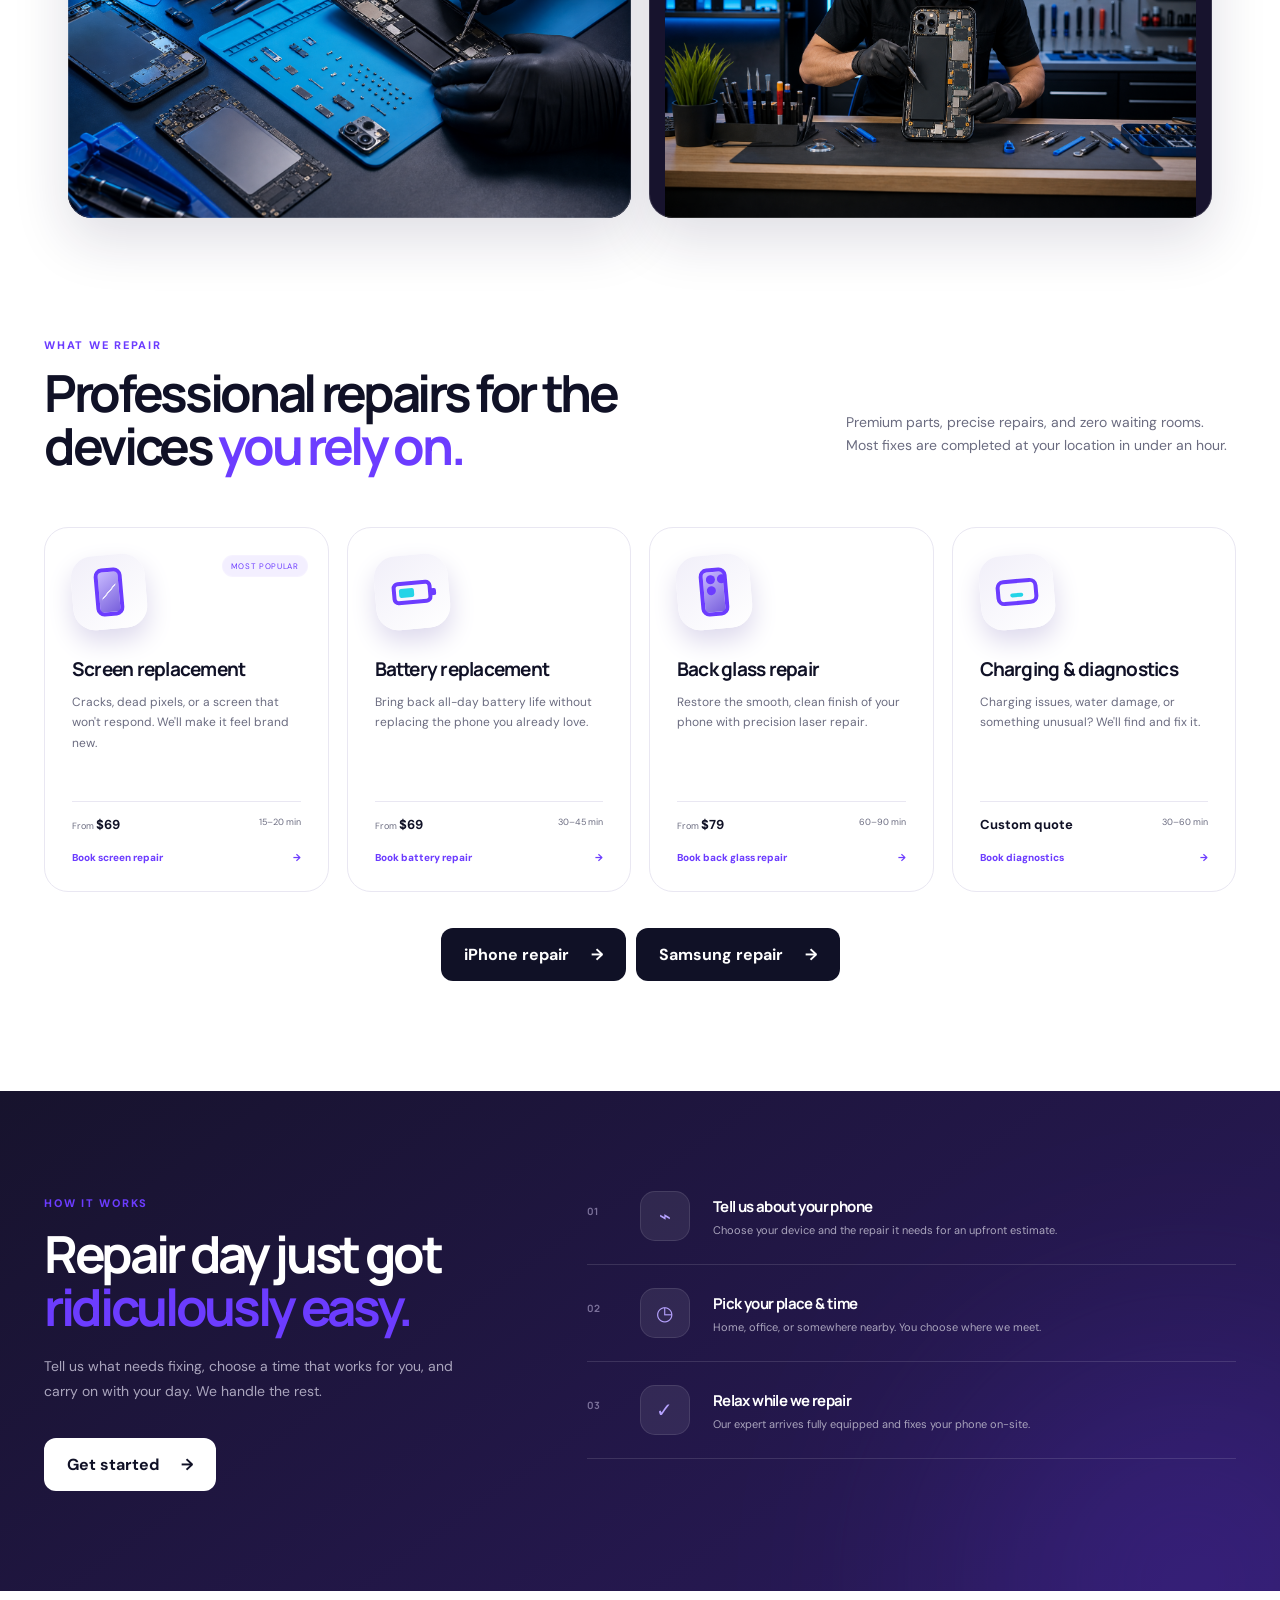
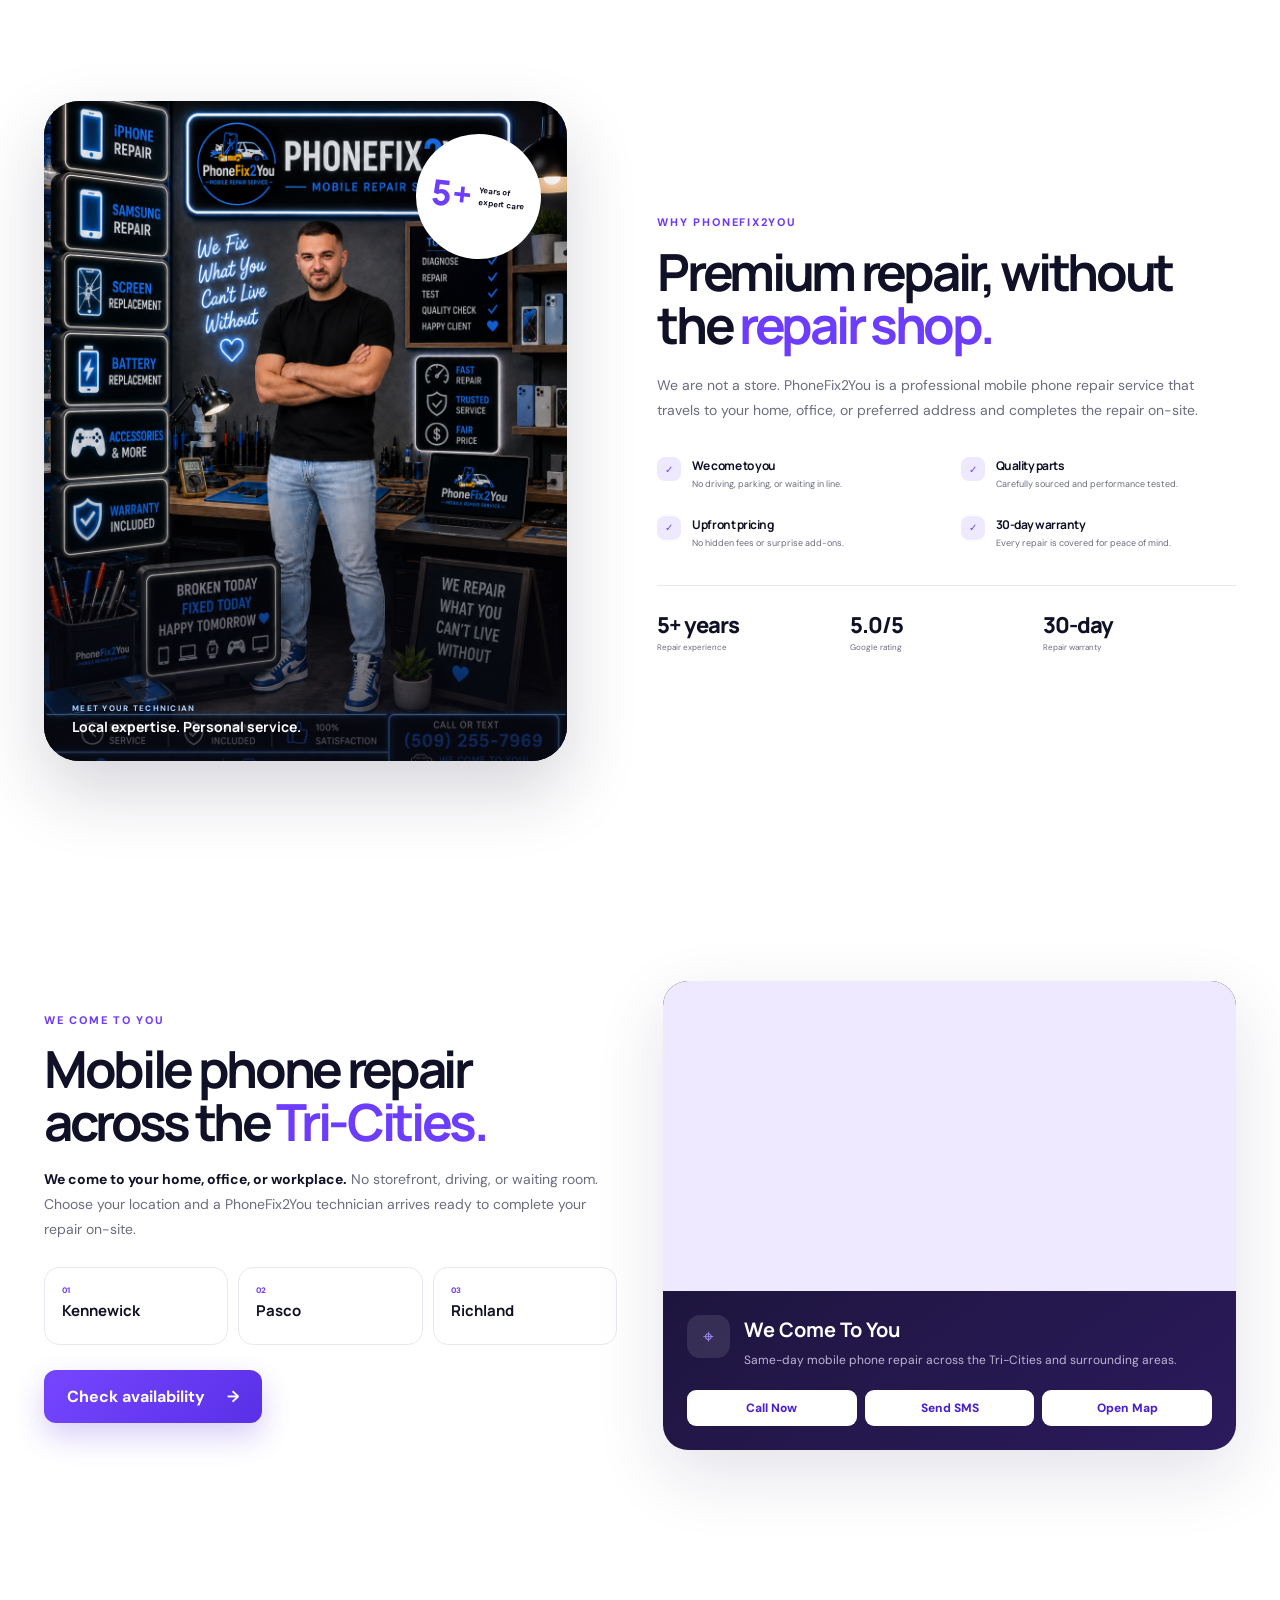
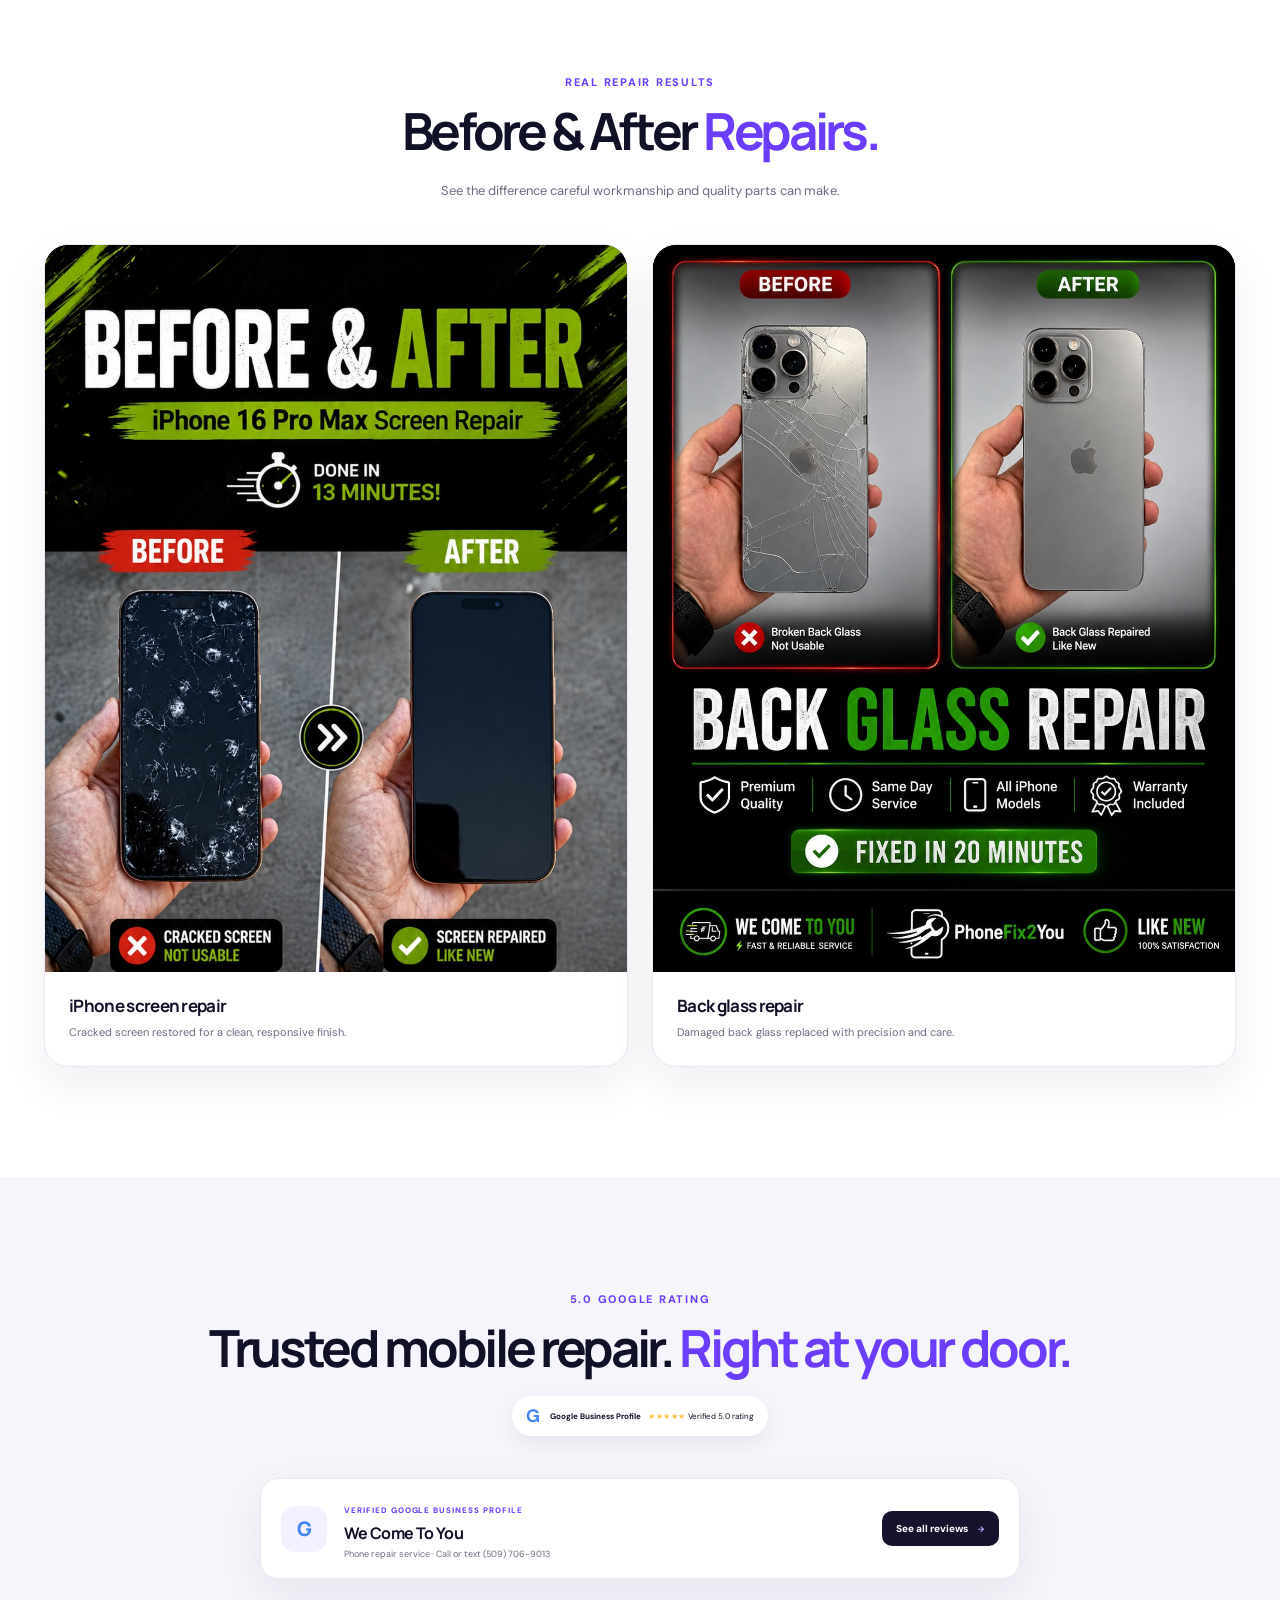
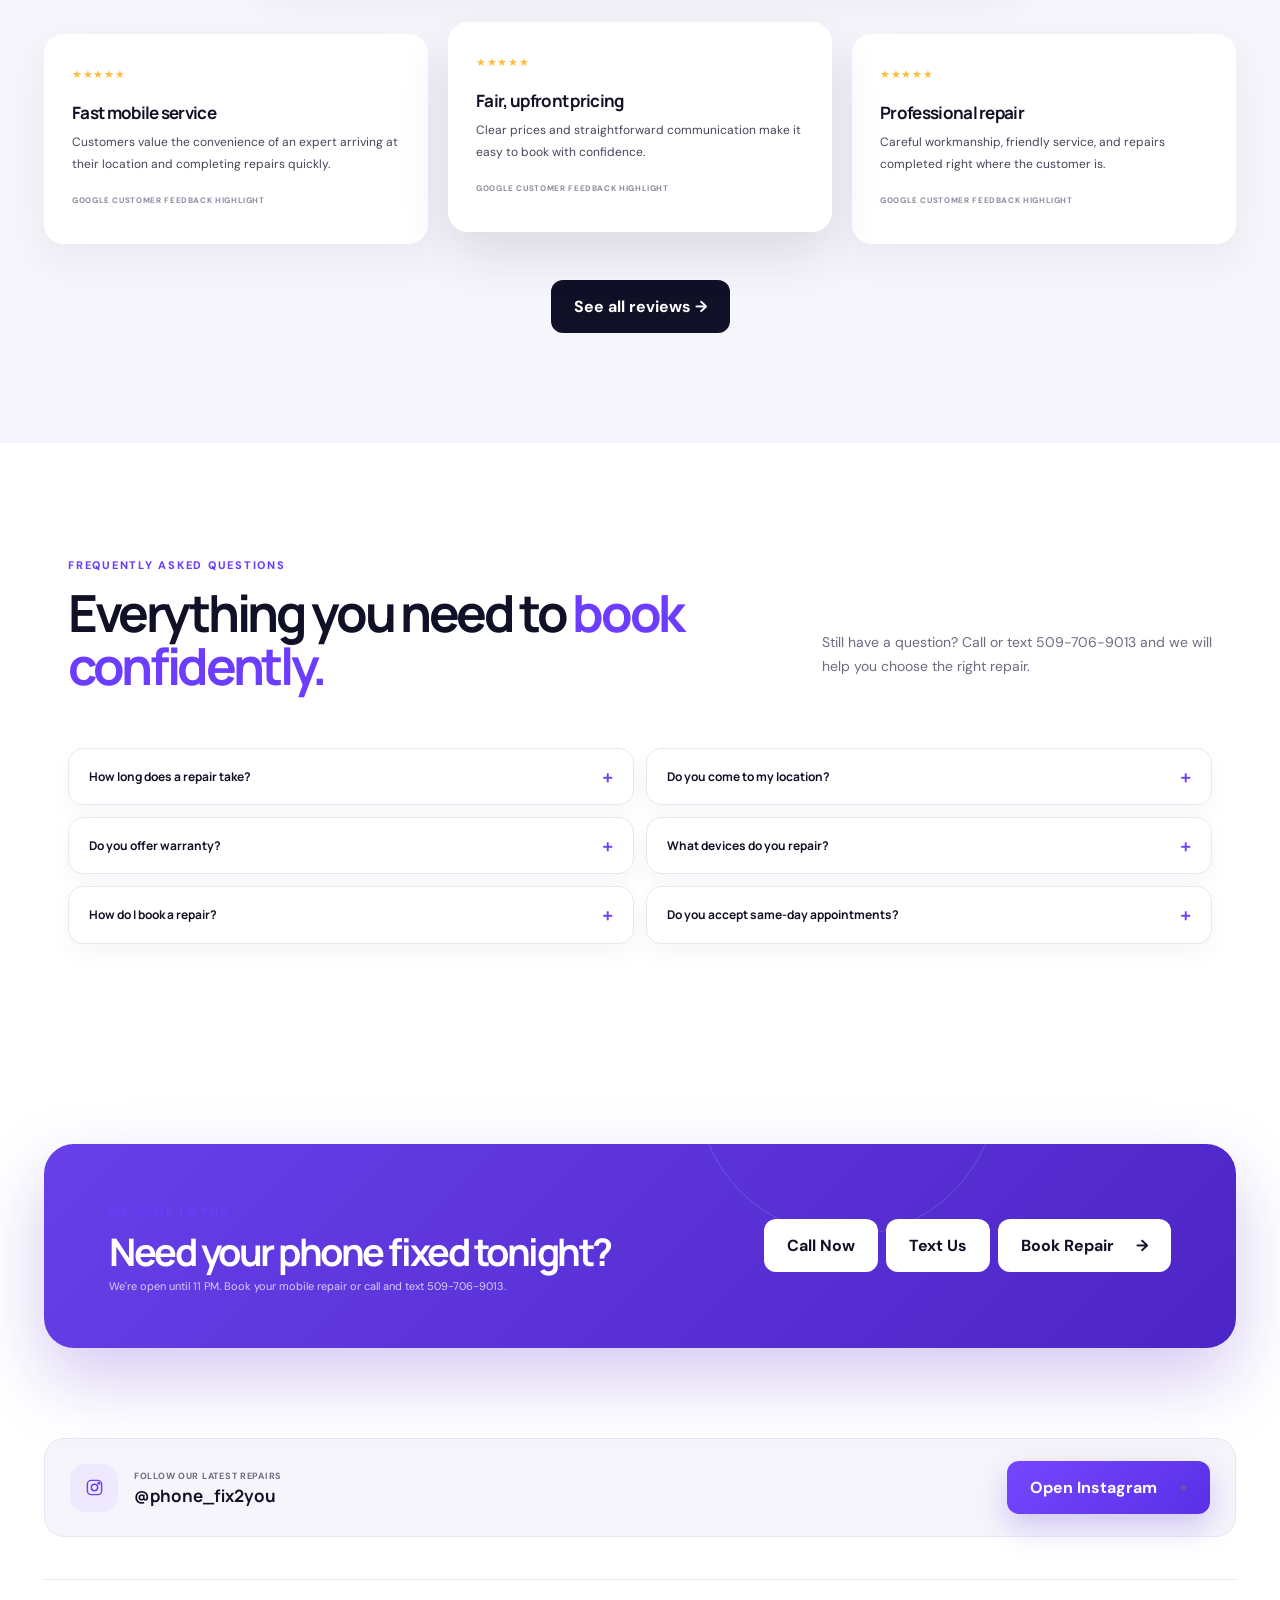
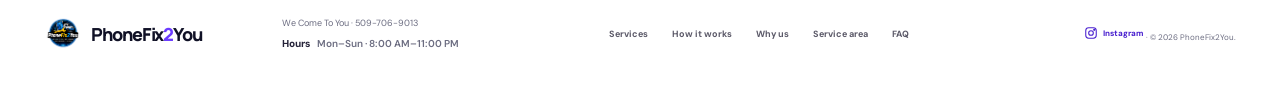
==== commit 29a66684: "Add iPhone and Samsung repair service pages - Add /iphone-repair and /samsung-repair landing pages w" ====
--- a/index.html
+++ b/index.html
@@ -16,6 +16,7 @@
   <meta name="keywords" content="Mobile Phone Repair Pasco, Mobile Phone Repair Kennewick, Mobile Phone Repair Richland, iPhone Repair Near Me, Samsung Screen Repair, Phone Repair We Come To You">
   <meta name="google-site-verification" content="xud-qusr8_lXOkZEtKMlC2GGZXIiuiZ715GLVBcnD5E" />
   <meta name="theme-color" content="#161329">
+  <link rel="canonical" href="https://www.phonefix2you.com/">
   <meta property="og:title" content="PhoneFix2You | We Come To You">
   <meta property="og:description" content="Mobile phone repair in Pasco, Kennewick, and Richland. Book an on-site repair at your location.">
   <meta property="og:type" content="website">
@@ -190,6 +191,7 @@
           <a href="#booking">Book diagnostics <span>→</span></a>
         </article>
       </div>
+      <div class="services-more"><a class="button button-dark" href="/iphone-repair">iPhone repair <span>→</span></a><a class="button button-dark" href="/samsung-repair">Samsung repair <span>→</span></a></div>
     </section>
 
     <section class="section process" id="process">
--- a/palette.css
+++ b/palette.css
@@ -346,6 +346,7 @@
   letter-spacing: .08em;
 }
 .reviews-button { display: table; margin: 36px auto 0; }
+.services-more { display: flex; flex-wrap: wrap; justify-content: center; gap: 10px; margin-top: 36px; }
 
 .faq-section { max-width: 1192px; }
 .faq-grid { display: grid; grid-template-columns: repeat(2, 1fr); gap: 12px; }
@@ -475,9 +476,50 @@
   .instagram-icon-link { width: 38px; height: 38px; }
   .instagram-cta { margin: 0 18px 35px; padding: 18px; grid-template-columns: auto 1fr; }
   .instagram-cta .button { grid-column: 1 / -1; width: 100%; text-align: center; }
-  .reviews-button { width: 100%; text-align: center; }
+  .reviews-button, .services-more .button { width: 100%; text-align: center; }
   .cta-actions { display: grid; grid-template-columns: 1fr 1fr; margin-top: 25px; }
   .cta-actions .button { width: 100%; margin: 0; padding: 13px 10px; }
   .cta-actions .booking-trigger { grid-column: 1 / -1; }
   .footer-contact { justify-items: center; }
 }
+
+/* Service landing pages (/iphone-repair, /samsung-repair) */
+.lp-hero { min-height: 600px; }
+.lp-hero .hero-lead { font-size: 18px; color: #3f3d52; }
+.lp-hero .hero-actions { gap: 12px; margin: 28px 0 18px; }
+.lp-breadcrumb { display: flex; gap: 8px; margin: 0; color: #6b6c80; font-size: 12px; font-weight: 700; }
+.lp-breadcrumb a { color: #4920cf; }
+.lp-call { padding: 20px 30px; font-size: 18px; gap: 12px; }
+.lp-text { padding: 20px 26px; font-size: 15px; }
+.lp-call svg, .lp-text svg { width: 20px; height: 20px; fill: none; stroke: currentColor; stroke-width: 2; stroke-linecap: round; stroke-linejoin: round; flex: none; }
+.lp-service-grid { grid-template-columns: repeat(3, 1fr); }
+.lp-service-grid .service-card { min-height: 300px; }
+.camera-icon span { width: 42px; height: 32px; border: 4px solid #6c3cff; border-radius: 9px; position: relative; }
+.camera-icon span::after { content: ""; position: absolute; width: 10px; height: 10px; border: 3px solid #24d4e7; border-radius: 50%; left: 50%; top: 50%; transform: translate(-50%, -50%); }
+.lp-warranty { display: grid; grid-template-columns: .8fr 1.2fr; gap: 70px; align-items: center; }
+.lp-warranty-badge { padding: 46px 40px; border-radius: 30px; color: #fff; background: linear-gradient(145deg, #17132d, #2b1a5d); box-shadow: var(--shadow); }
+.lp-warranty-badge strong { display: block; font: 800 72px/1 "Manrope"; letter-spacing: -.06em; color: #b7a3ff; }
+.lp-warranty-badge span { display: block; margin-top: 10px; font: 700 20px/1.3 "Manrope"; }
+.lp-warranty-badge p { margin: 14px 0 0; color: #bcb5d4; font-size: 13px; line-height: 1.7; }
+.lp-warranty h2 { margin: 14px 0 0; }
+.lp-warranty .benefit-grid h3 { font-size: 14px; }
+.lp-warranty .benefit-grid p { font-size: 12px; }
+@media (max-width: 980px) {
+  .lp-service-grid { grid-template-columns: 1fr 1fr; }
+  .lp-warranty { grid-template-columns: 1fr; gap: 35px; }
+  .lp-breadcrumb { justify-content: center; }
+}
+@media (max-width: 640px) {
+  .lp-hero { padding-top: 22px; }
+  .lp-hero h1 { font-size: 42px; margin: 4px 0 16px; }
+  .lp-hero .hero-lead { font-size: 15px; margin: 0; }
+  .lp-hero .hero-actions { display: grid; grid-template-columns: 1fr; gap: 9px; margin: 20px 0 14px; }
+  .lp-hero .button-contact { width: 100%; }
+  .lp-breadcrumb { justify-content: flex-start; font-size: 11px; }
+  .lp-call { padding: 19px 20px; font-size: 18px; }
+  .lp-text { padding: 16px 20px; font-size: 15px; }
+  .lp-service-grid { grid-template-columns: 1fr; }
+  .lp-service-grid .service-card { min-height: auto; }
+  .lp-warranty-badge { padding: 34px 26px; }
+  .lp-warranty-badge strong { font-size: 58px; }
+}
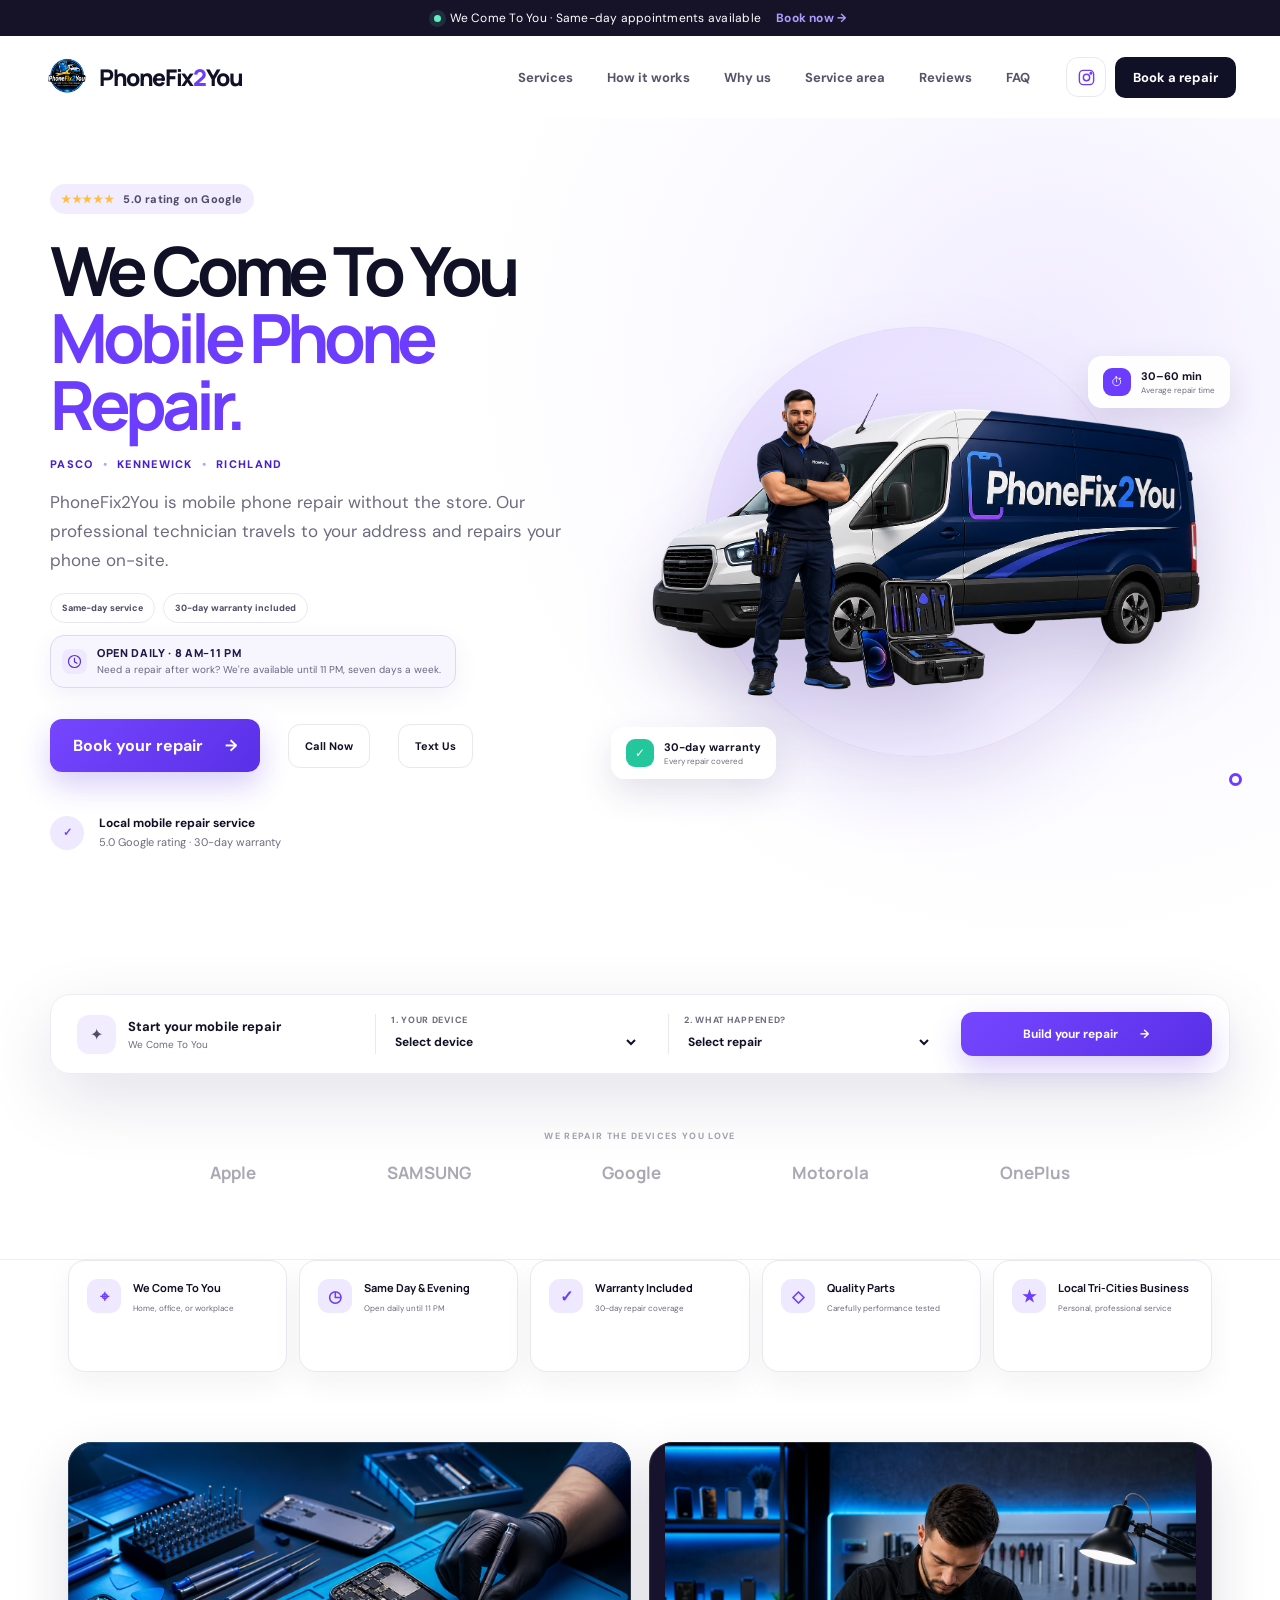
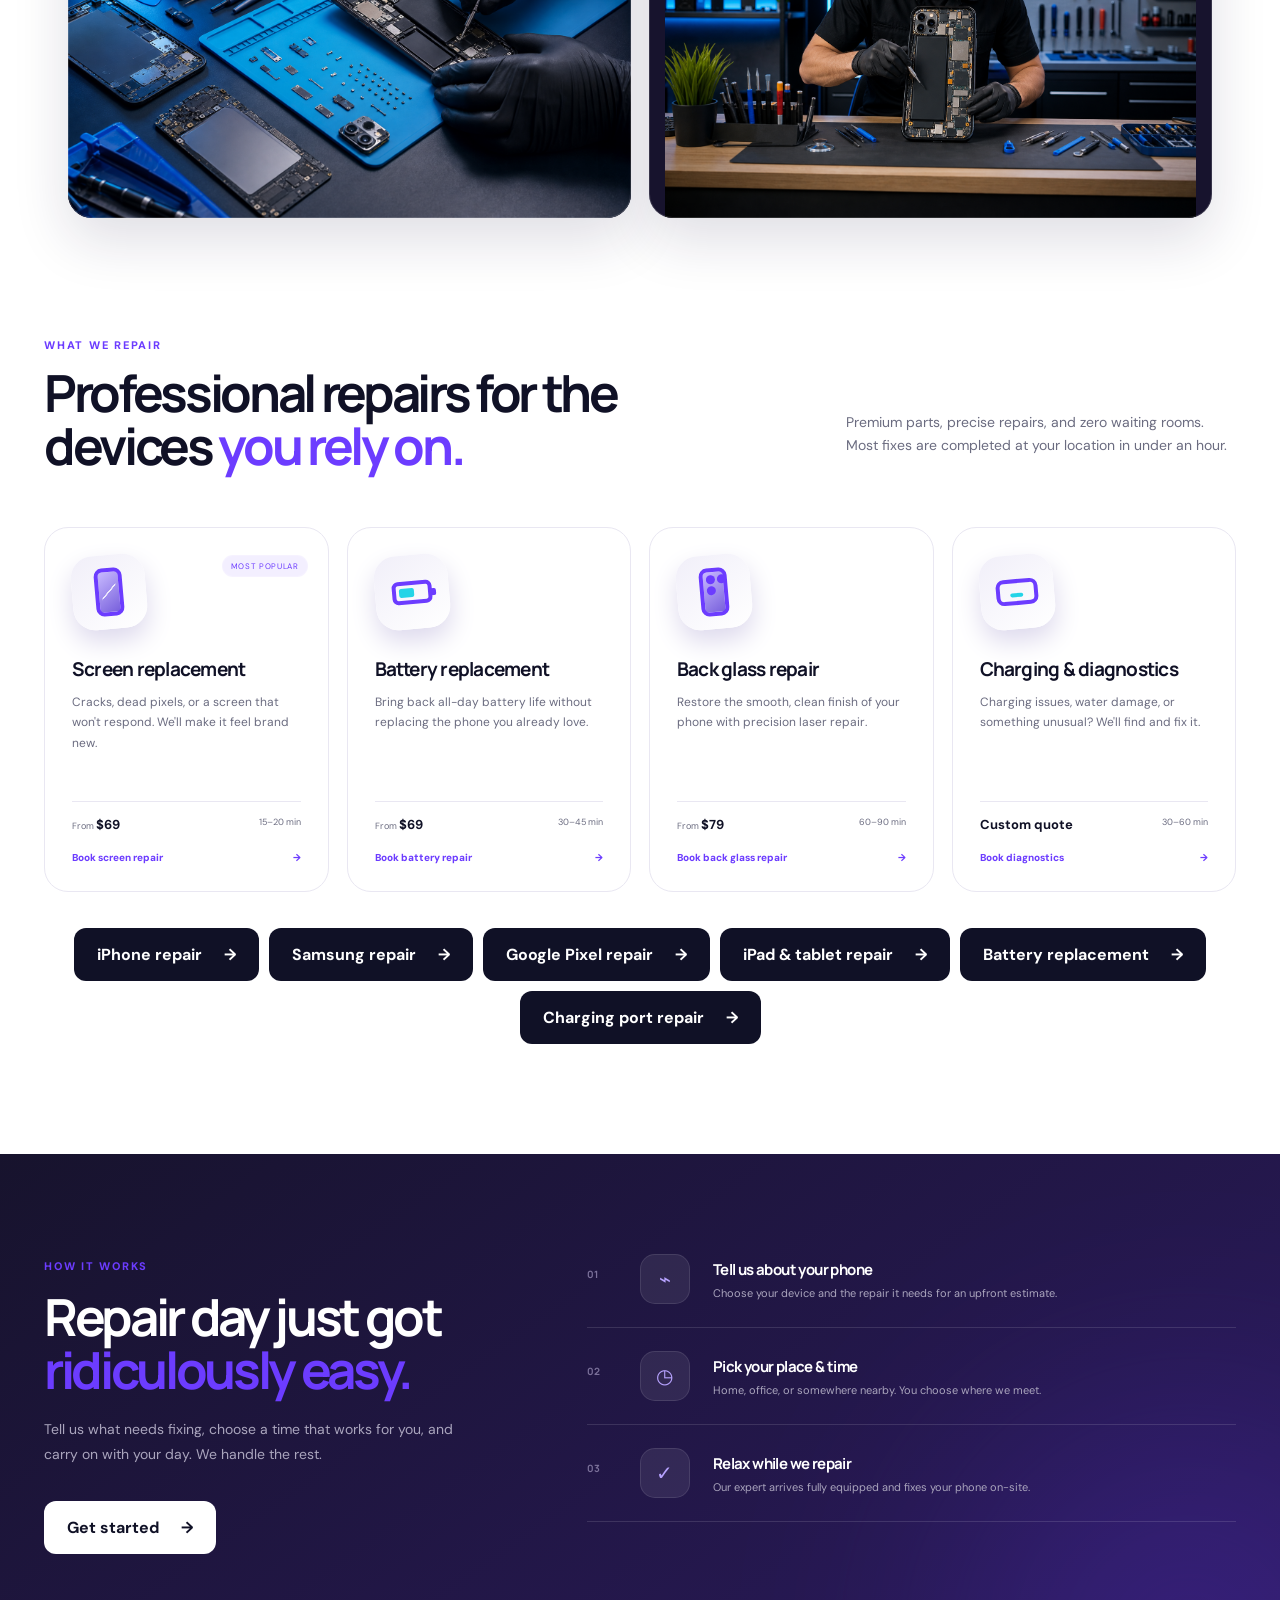
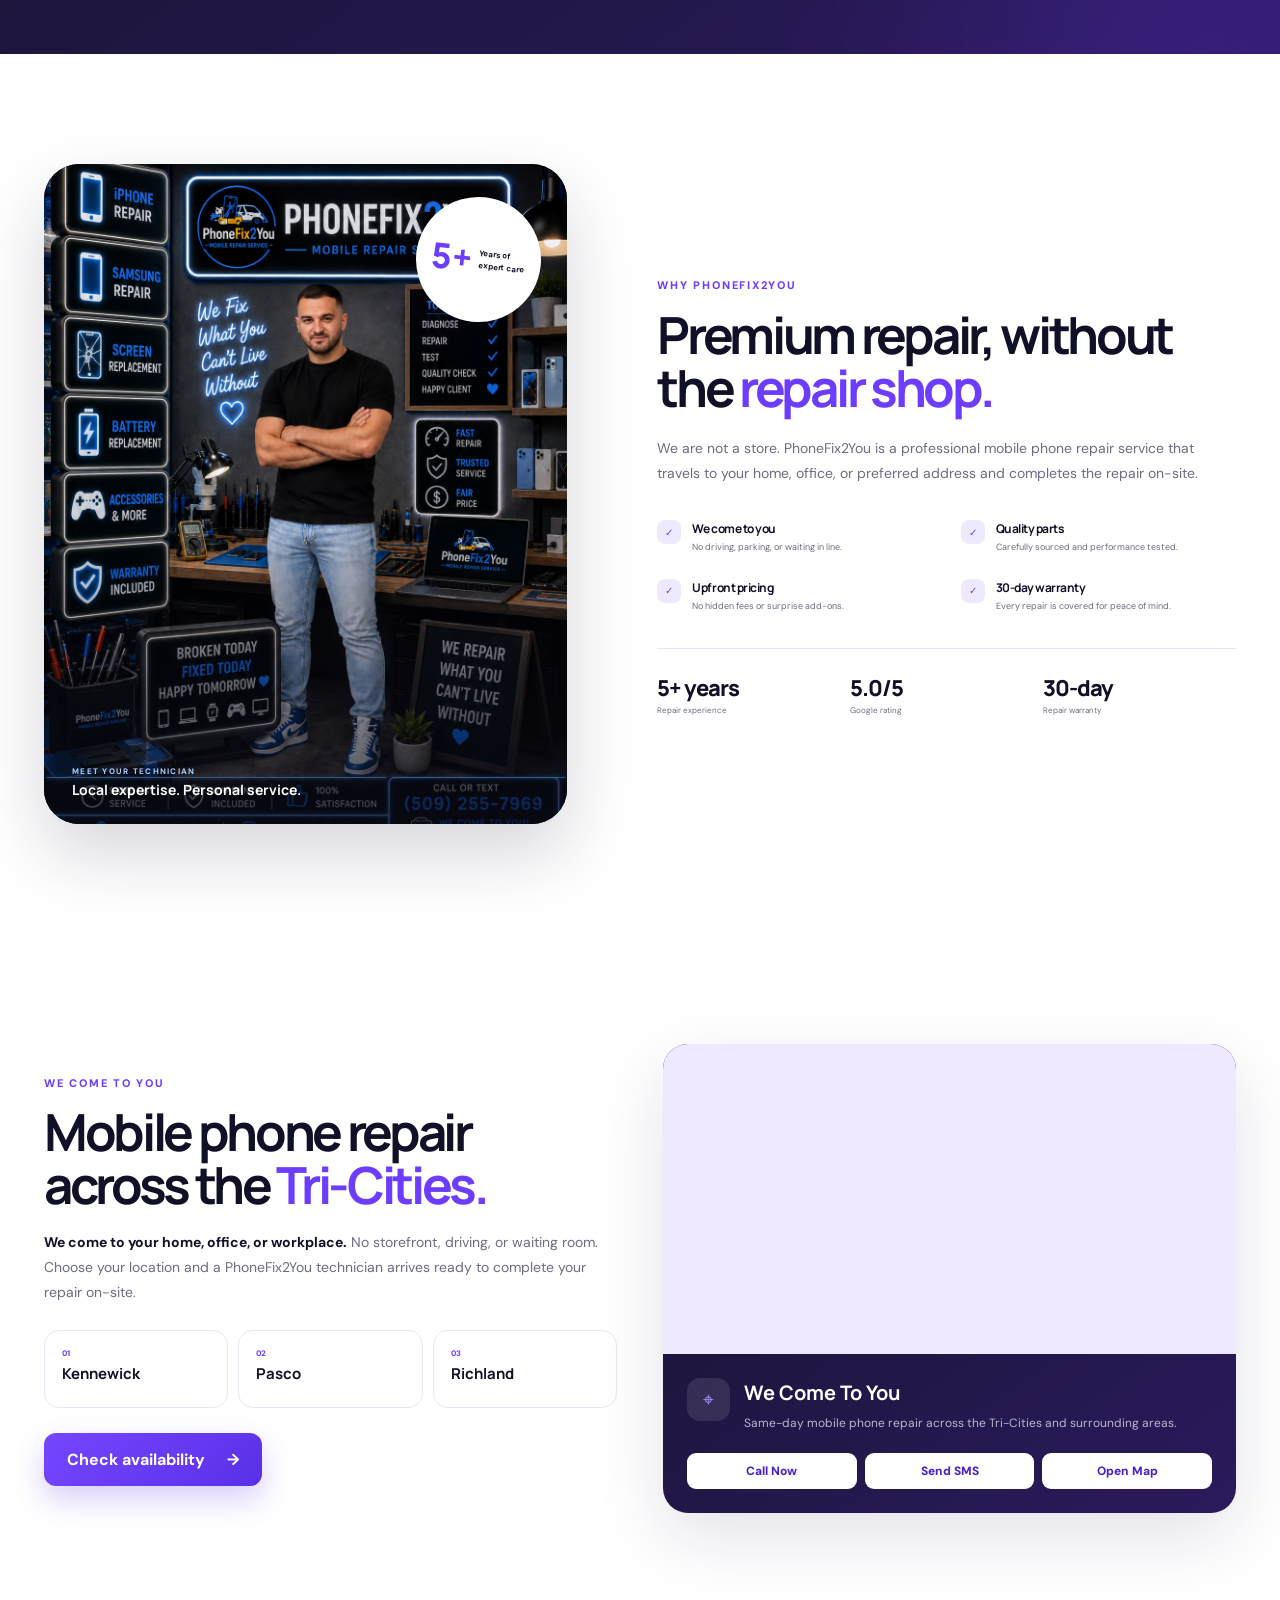
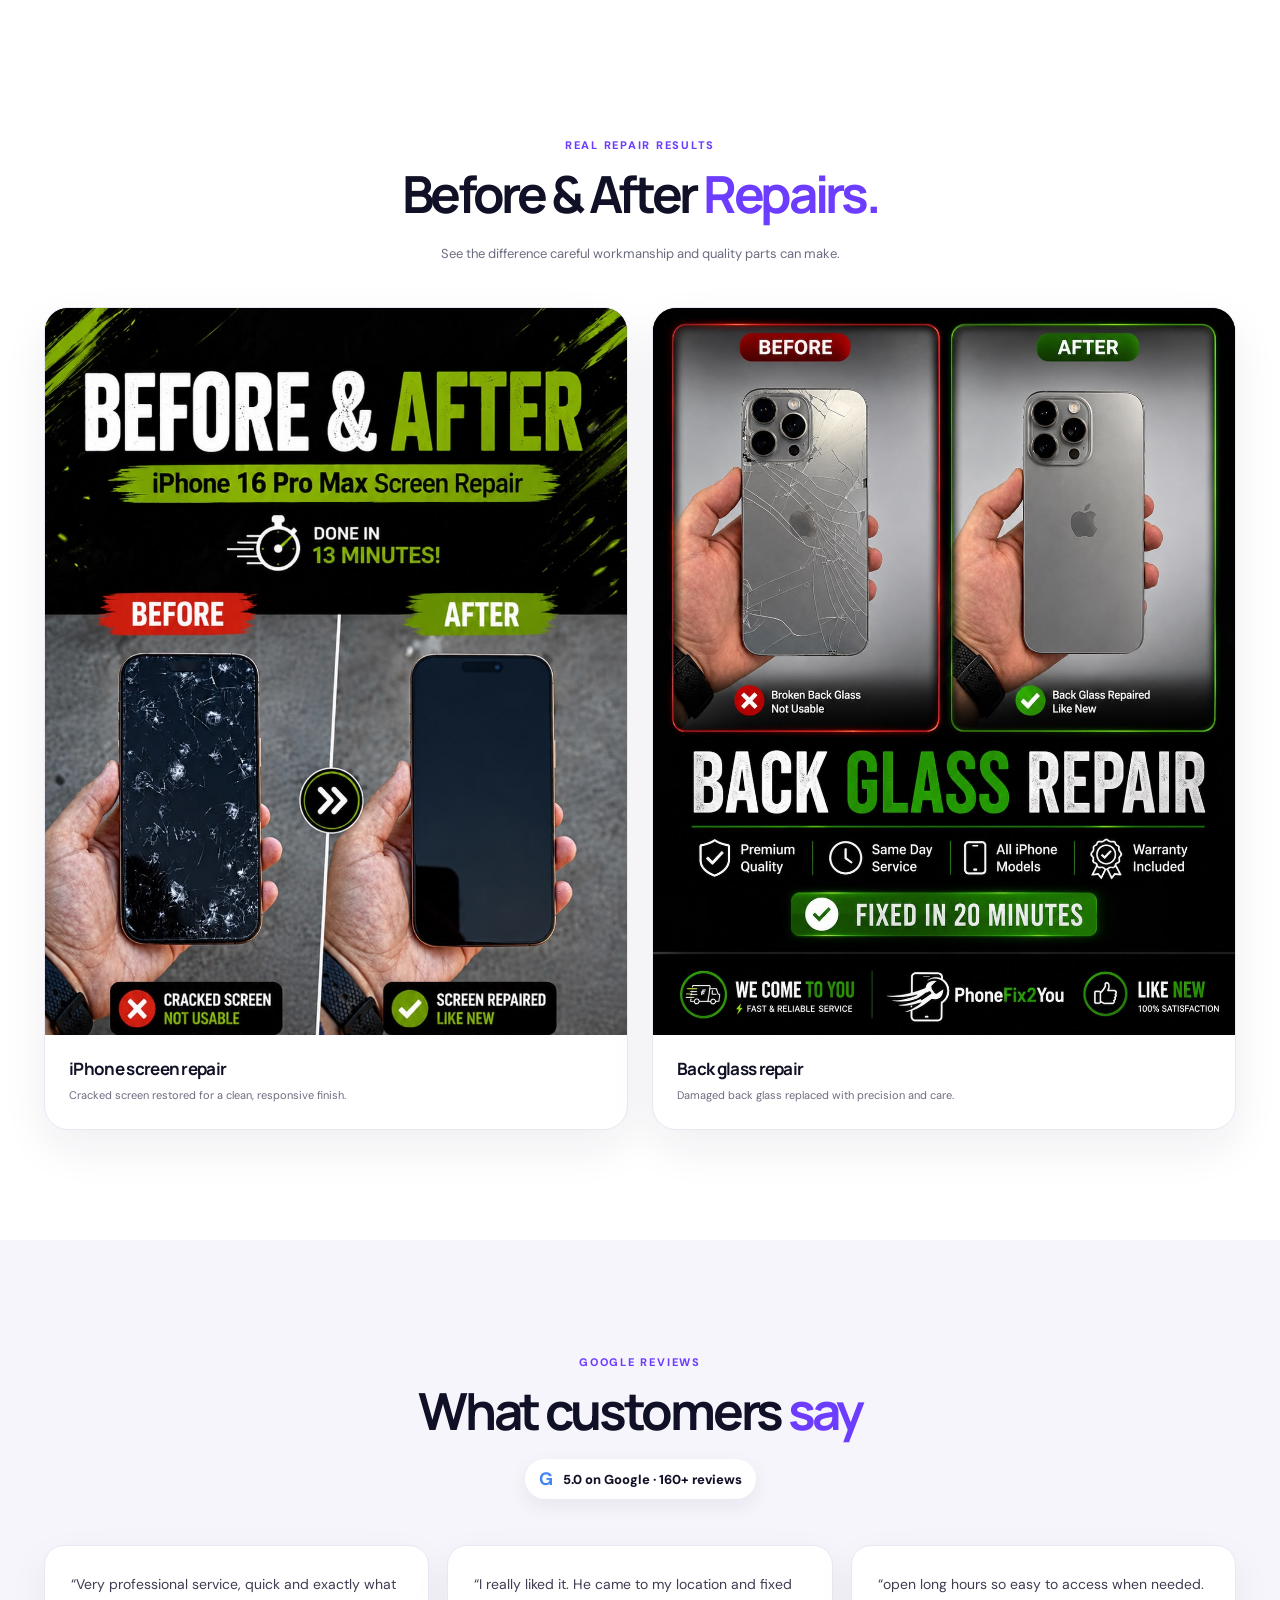
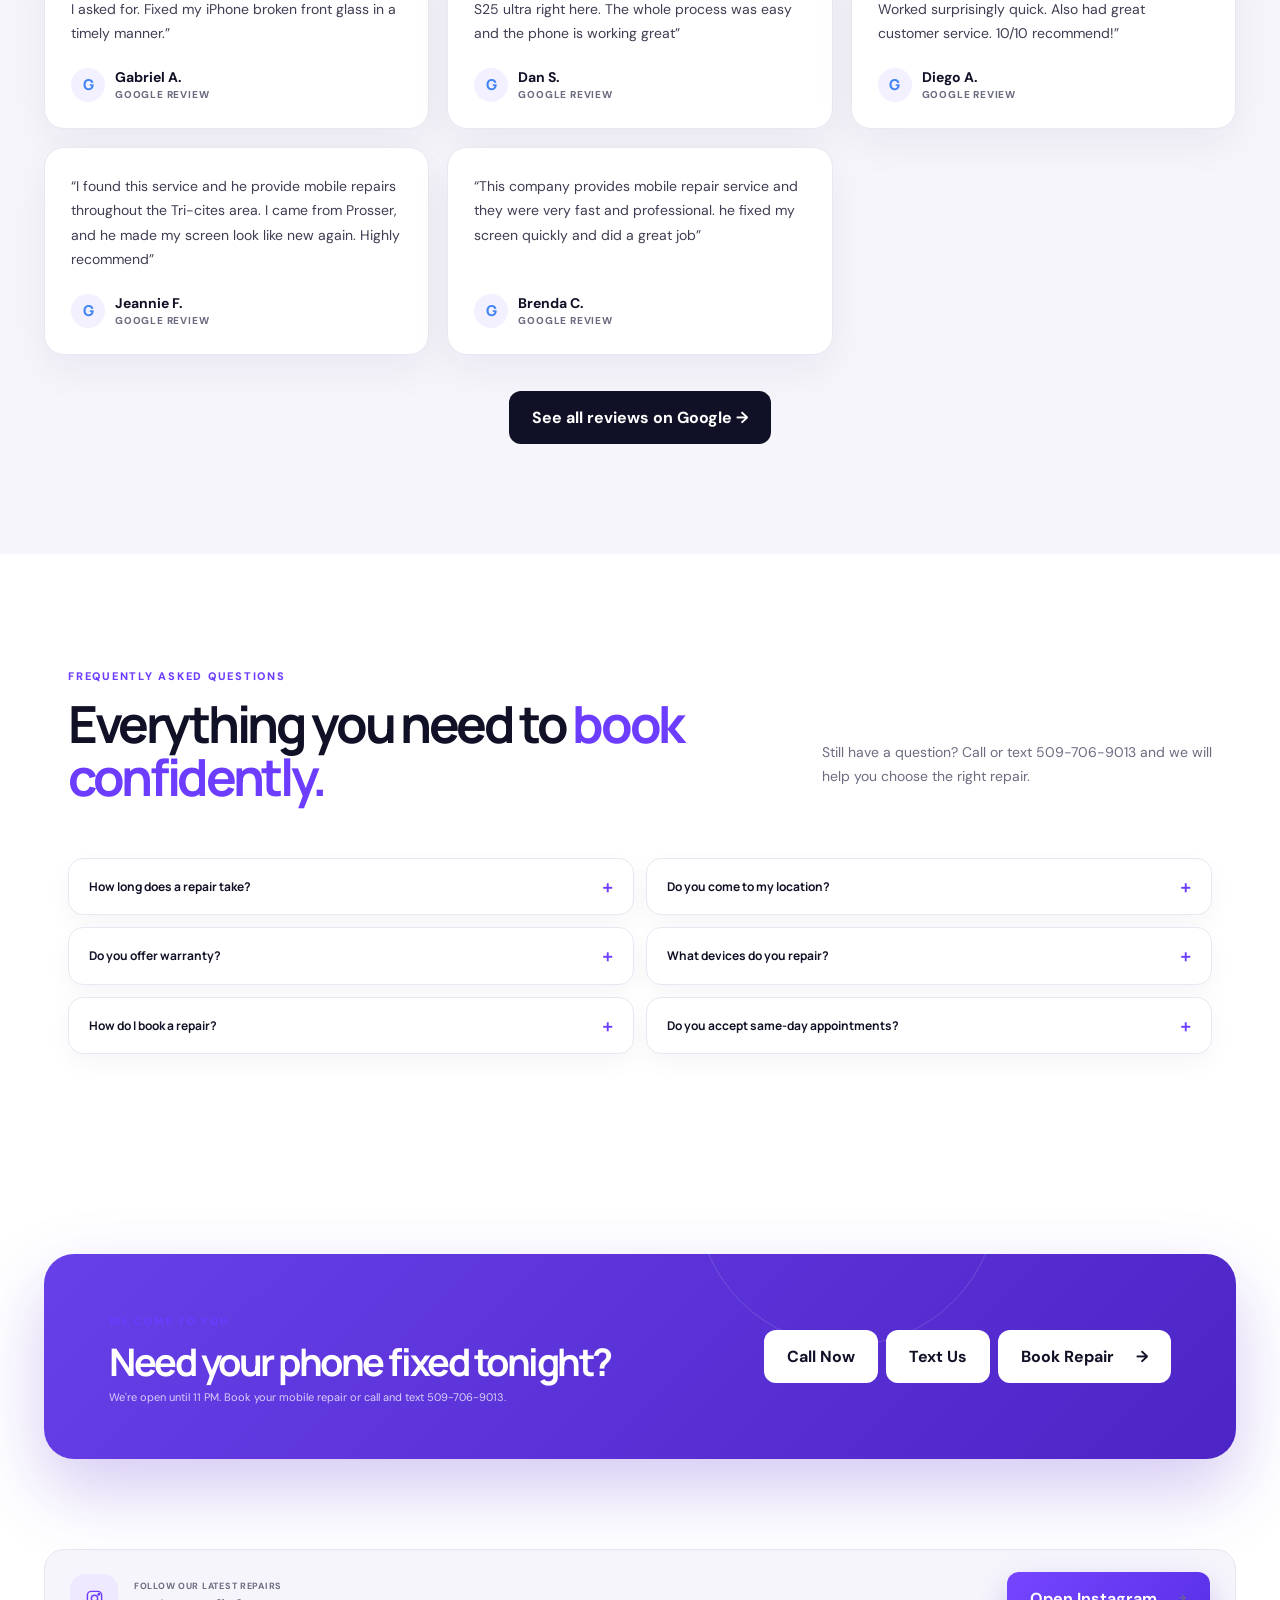
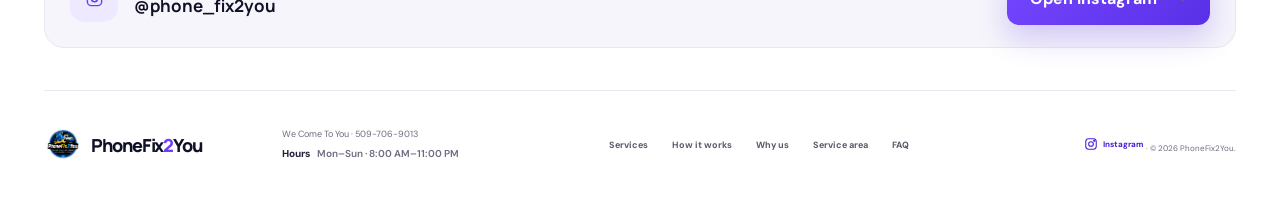
==== commit 4bfbcb1f: "Add Google reviews, four service pages and favicon - Add "What customers say" section with 5 real Go" ====
--- a/index.html
+++ b/index.html
@@ -22,7 +22,8 @@
   <meta property="og:type" content="website">
   <meta property="og:image" content="./assets/phonefix2you-hero.png?v=11">
   <title>PhoneFix2You | Mobile Phone Repair Pasco, Kennewick & Richland</title>
-  <link rel="icon" href="./assets/phonefix2you-logo.png?v=11">
+  <link rel="icon" href="/favicon.ico" sizes="any">
+  <link rel="apple-touch-icon" href="/apple-touch-icon.png">
   <link rel="preconnect" href="https://fonts.googleapis.com">
   <link rel="preconnect" href="https://fonts.gstatic.com" crossorigin>
   <link href="https://fonts.googleapis.com/css2?family=DM+Sans:wght@400;500;600;700&family=Manrope:wght@600;700;800&display=swap" rel="stylesheet">
@@ -191,7 +192,7 @@
           <a href="#booking">Book diagnostics <span>→</span></a>
         </article>
       </div>
-      <div class="services-more"><a class="button button-dark" href="/iphone-repair">iPhone repair <span>→</span></a><a class="button button-dark" href="/samsung-repair">Samsung repair <span>→</span></a></div>
+      <div class="services-more"><a class="button button-dark" href="/iphone-repair">iPhone repair <span>→</span></a><a class="button button-dark" href="/samsung-repair">Samsung repair <span>→</span></a><a class="button button-dark" href="/google-pixel-repair">Google Pixel repair <span>→</span></a><a class="button button-dark" href="/tablet-repair">iPad &amp; tablet repair <span>→</span></a><a class="button button-dark" href="/battery-replacement">Battery replacement <span>→</span></a><a class="button button-dark" href="/charging-port-repair">Charging port repair <span>→</span></a></div>
     </section>
 
     <section class="section process" id="process">
@@ -272,23 +273,35 @@
       </div>
     </section>
 
-    <section class="section reviews" id="reviews">
+    <section class="section reviews customer-reviews" id="reviews">
       <div class="section-heading center-heading">
-        <span class="kicker">5.0 Google Rating</span>
-        <h2>Trusted mobile repair. <em>Right at your door.</em></h2>
-        <a class="google-rating" href="https://maps.app.goo.gl/CNRpfNAqgQyWRgQ29?g_st=ic" target="_blank" rel="noopener"><strong>G</strong><span><b>Google Business Profile</b><span class="stars">★★★★★</span> Verified 5.0 rating</span></a>
-      </div>
-      <div class="google-profile-card">
-        <div class="google-profile-mark">G</div>
-        <div><span>Verified Google Business Profile</span><h3>We Come To You</h3><p>Phone repair service · Call or text (509) 706-9013</p></div>
-        <a href="https://maps.app.goo.gl/CNRpfNAqgQyWRgQ29?g_st=ic" target="_blank" rel="noopener">See all reviews <span>→</span></a>
-      </div>
-      <div class="review-grid trust-grid">
-        <article class="review-card"><span class="stars">★★★★★</span><h3>Fast mobile service</h3><p>Customers value the convenience of an expert arriving at their location and completing repairs quickly.</p><small>Google customer feedback highlight</small></article>
-        <article class="review-card raised"><span class="stars">★★★★★</span><h3>Fair, upfront pricing</h3><p>Clear prices and straightforward communication make it easy to book with confidence.</p><small>Google customer feedback highlight</small></article>
-        <article class="review-card"><span class="stars">★★★★★</span><h3>Professional repair</h3><p>Careful workmanship, friendly service, and repairs completed right where the customer is.</p><small>Google customer feedback highlight</small></article>
-      </div>
-      <a class="button button-dark reviews-button" href="https://maps.app.goo.gl/CNRpfNAqgQyWRgQ29?g_st=ic" target="_blank" rel="noopener">See all reviews <span>→</span></a>
+        <span class="kicker">Google reviews</span>
+        <h2>What customers <em>say</em></h2>
+        <a class="google-rating" href="https://maps.app.goo.gl/CNRpfNAqgQyWRgQ29?g_st=ic" target="_blank" rel="noopener"><strong>G</strong><span><b>5.0 on Google · 160+ reviews</b></span></a>
+      </div>
+      <div class="customer-review-grid">
+        <figure class="customer-review">
+          <blockquote>&ldquo;Very professional service, quick and exactly what I asked for. Fixed my iPhone broken front glass in a timely manner.&rdquo;</blockquote>
+          <figcaption><span aria-hidden="true">G</span><div><strong>Gabriel A.</strong><small>Google review</small></div></figcaption>
+        </figure>
+        <figure class="customer-review">
+          <blockquote>&ldquo;I really liked it. He came to my location and fixed S25 ultra right here. The whole process was easy and the phone is working great&rdquo;</blockquote>
+          <figcaption><span aria-hidden="true">G</span><div><strong>Dan S.</strong><small>Google review</small></div></figcaption>
+        </figure>
+        <figure class="customer-review">
+          <blockquote>&ldquo;open long hours so easy to access when needed. Worked surprisingly quick. Also had great customer service. 10/10 recommend!&rdquo;</blockquote>
+          <figcaption><span aria-hidden="true">G</span><div><strong>Diego A.</strong><small>Google review</small></div></figcaption>
+        </figure>
+        <figure class="customer-review">
+          <blockquote>&ldquo;I found this service and he provide mobile repairs throughout the Tri-cites area. I came from Prosser, and he made my screen look like new again. Highly recommend&rdquo;</blockquote>
+          <figcaption><span aria-hidden="true">G</span><div><strong>Jeannie F.</strong><small>Google review</small></div></figcaption>
+        </figure>
+        <figure class="customer-review">
+          <blockquote>&ldquo;This company provides mobile repair service and they were very fast and professional. he fixed my screen quickly and did a great job&rdquo;</blockquote>
+          <figcaption><span aria-hidden="true">G</span><div><strong>Brenda C.</strong><small>Google review</small></div></figcaption>
+        </figure>
+      </div>
+      <a class="button button-dark reviews-button" href="https://www.google.com/maps?cid=16524846673496115915" target="_blank" rel="noopener">See all reviews on Google <span>→</span></a>
     </section>
 
     <section class="section faq-section" id="faq">
--- a/palette.css
+++ b/palette.css
@@ -347,6 +347,23 @@
 }
 .reviews-button { display: table; margin: 36px auto 0; }
 .services-more { display: flex; flex-wrap: wrap; justify-content: center; gap: 10px; margin-top: 36px; }
+
+.customer-reviews .google-rating { font-size: 13px; }
+.customer-reviews .google-rating b { font-weight: 800; }
+.customer-review-grid { display: grid; grid-template-columns: repeat(3, 1fr); gap: 18px; margin-top: 46px; }
+.customer-review { margin: 0; display: flex; flex-direction: column; justify-content: space-between; gap: 22px; padding: 26px; background: #fff; border: 1px solid #e9e7f2; border-radius: 20px; box-shadow: 0 15px 40px rgba(31,24,64,.06); }
+.customer-review blockquote { margin: 0; color: #3f3d52; font-size: 14px; line-height: 1.75; }
+.customer-review figcaption { display: flex; align-items: center; gap: 10px; }
+.customer-review figcaption > span { width: 34px; height: 34px; flex: none; display: grid; place-items: center; border-radius: 50%; background: #f3f0ff; color: #4285f4; font: 800 15px/1 "Manrope"; }
+.customer-review figcaption strong { display: block; font-size: 14px; color: #101126; }
+.customer-review figcaption small { display: block; margin-top: 2px; color: #6b6c80; font-size: 10px; font-weight: 800; text-transform: uppercase; letter-spacing: .08em; }
+@media (max-width: 980px) {
+  .customer-review-grid { grid-template-columns: 1fr 1fr; }
+}
+@media (max-width: 640px) {
+  .customer-review-grid { grid-template-columns: 1fr; margin-top: 32px; }
+  .customer-review { padding: 22px; }
+}
 
 .faq-section { max-width: 1192px; }
 .faq-grid { display: grid; grid-template-columns: repeat(2, 1fr); gap: 12px; }
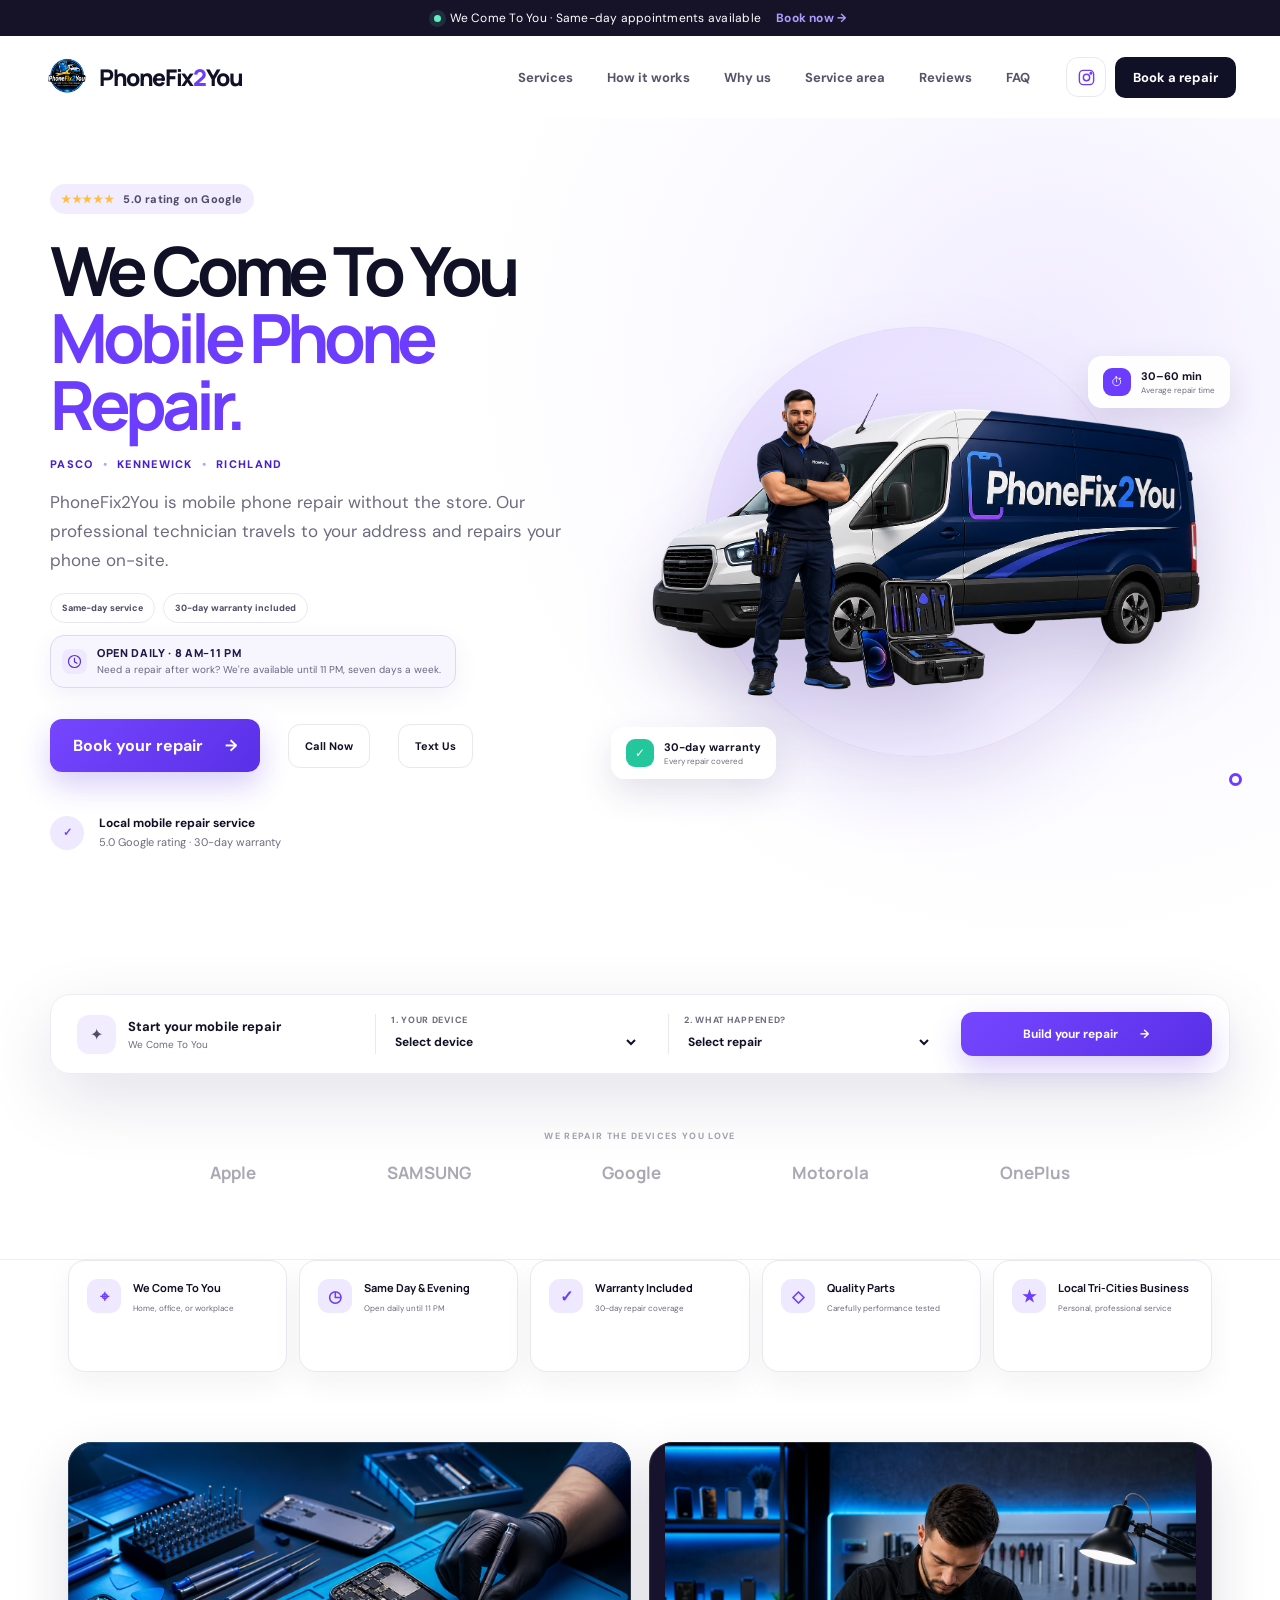
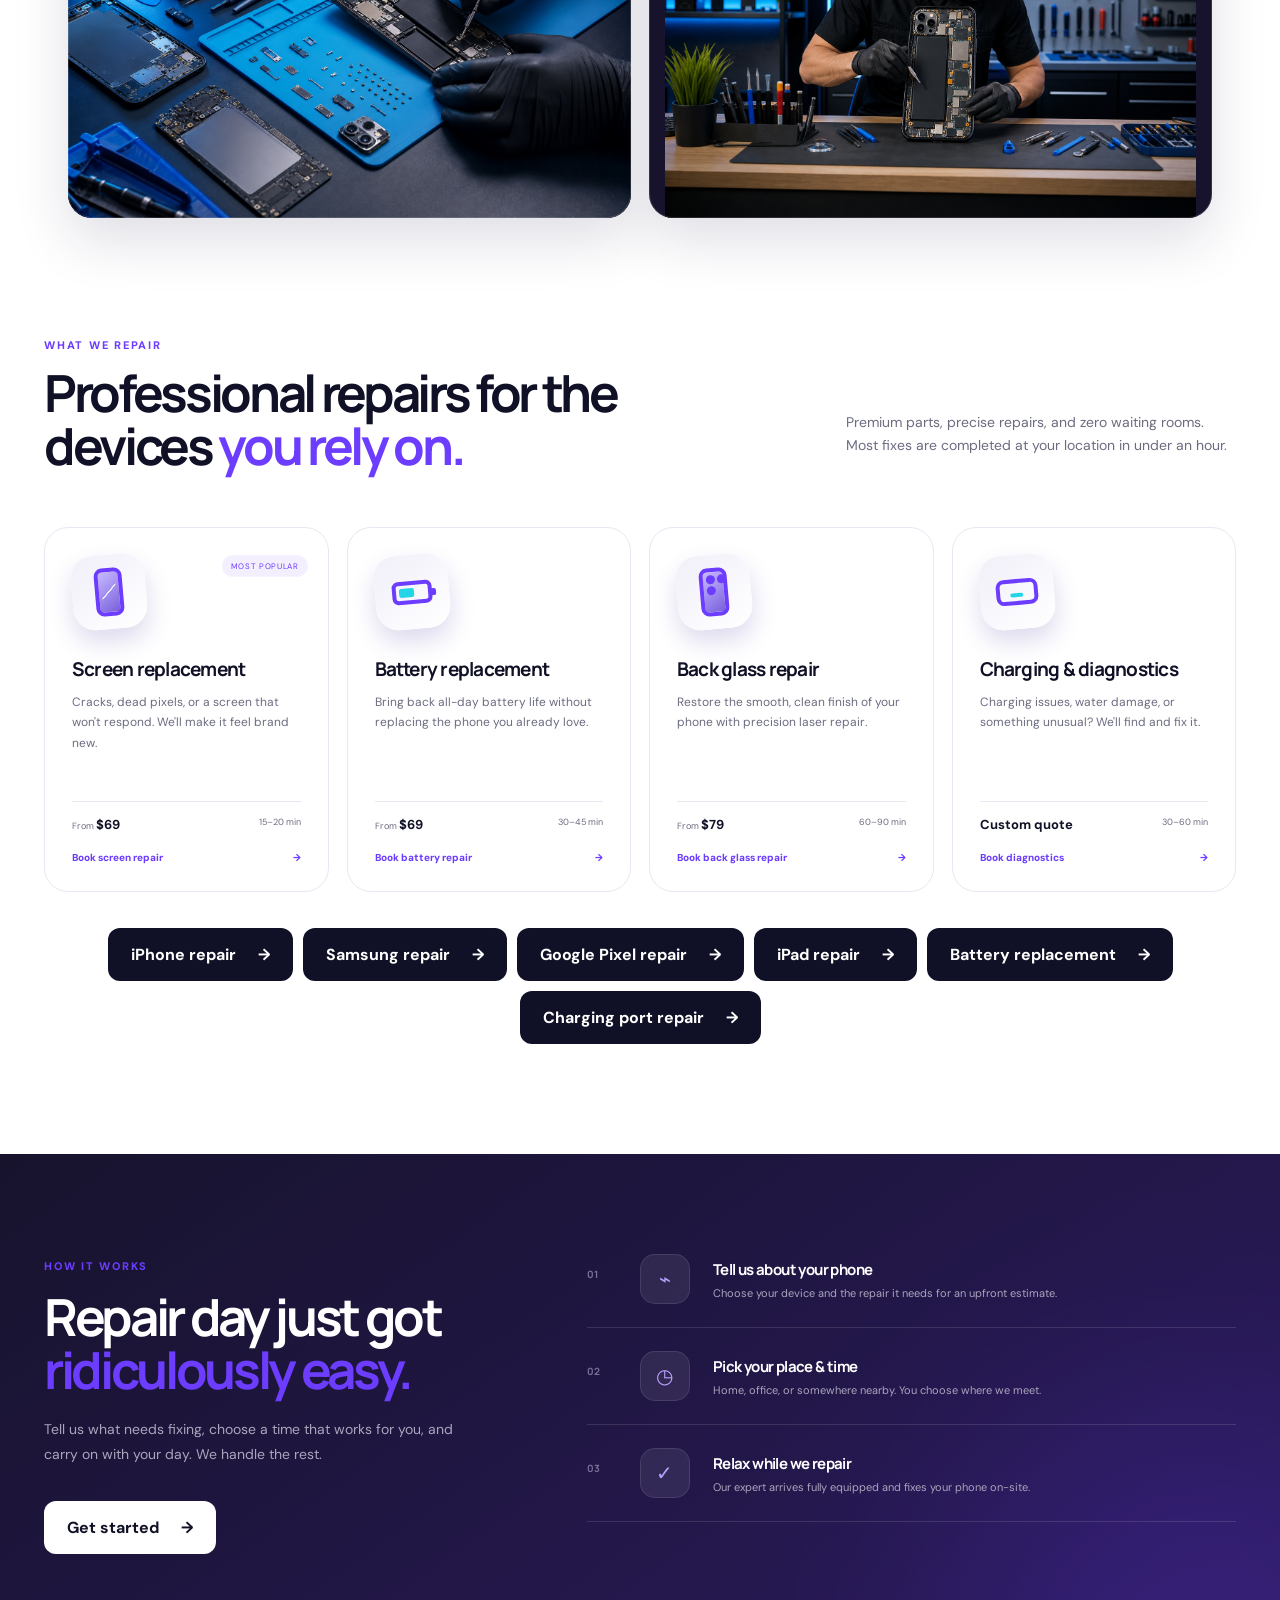
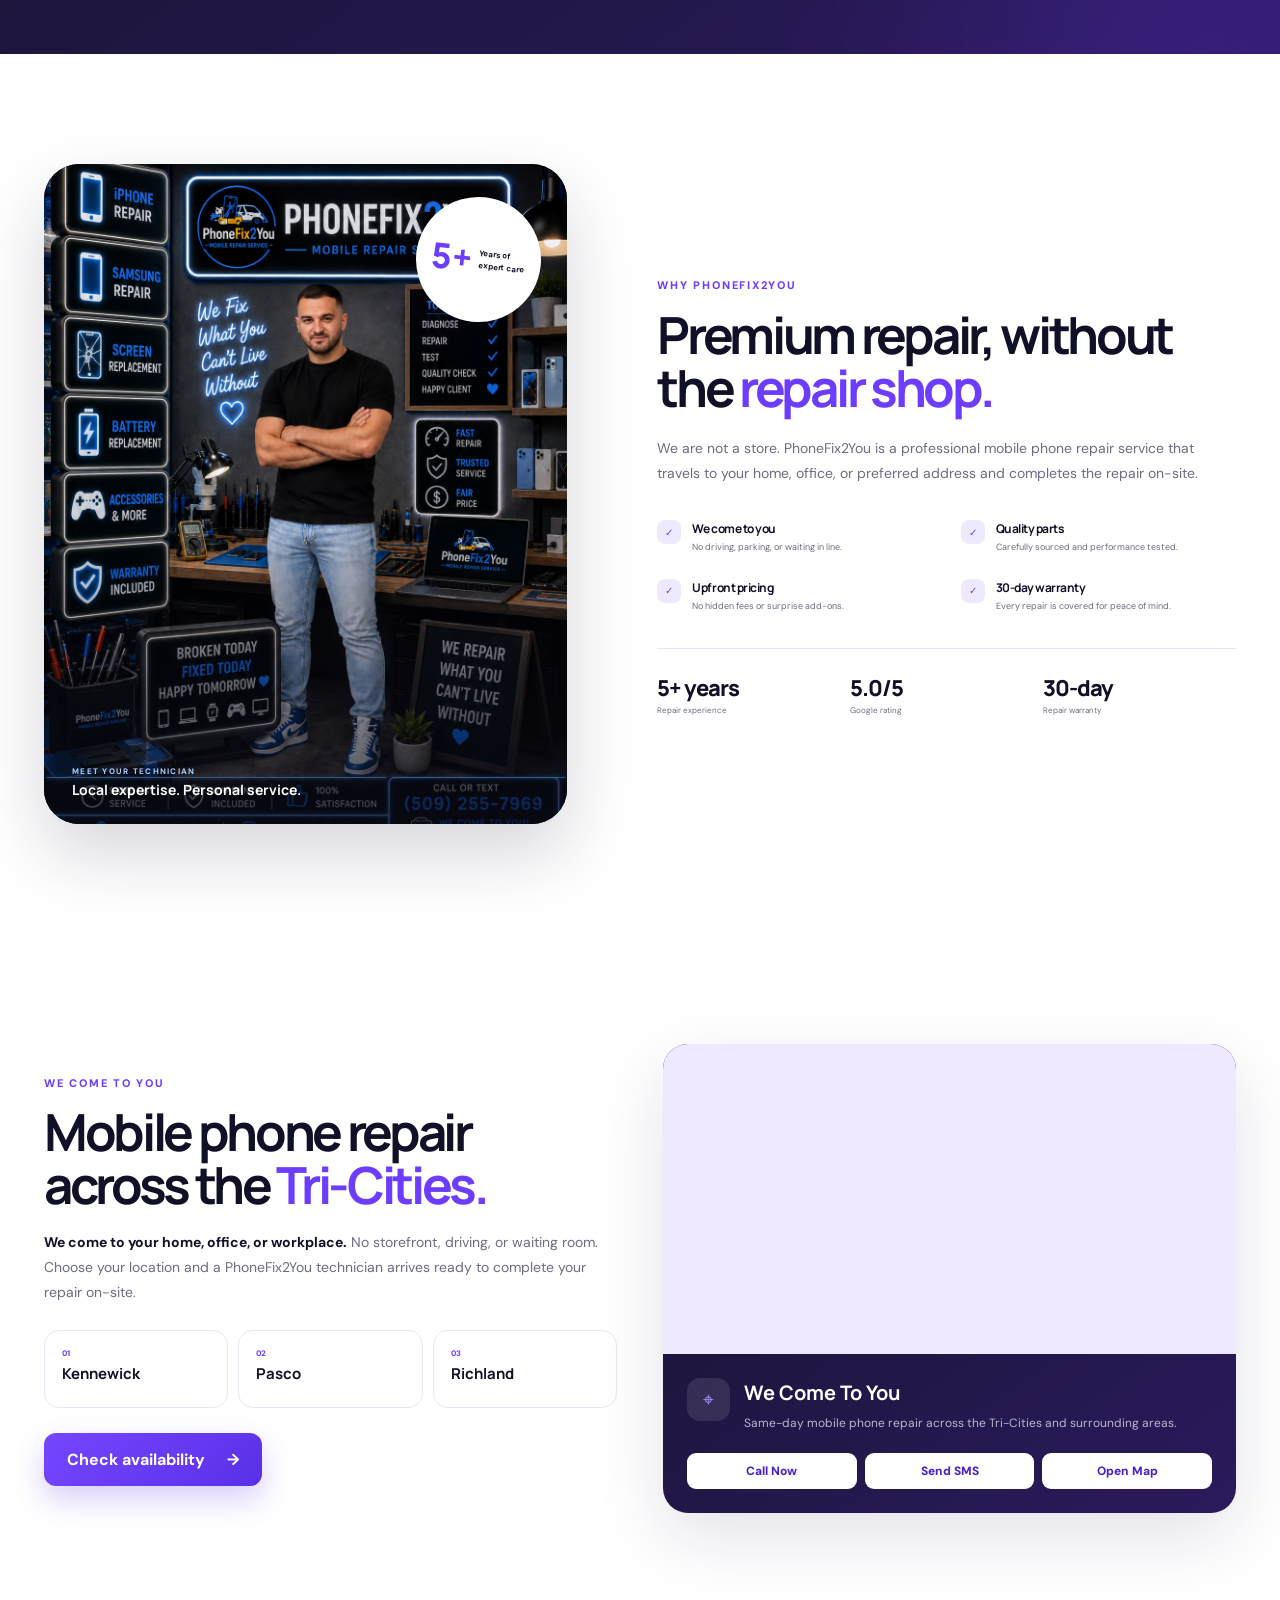
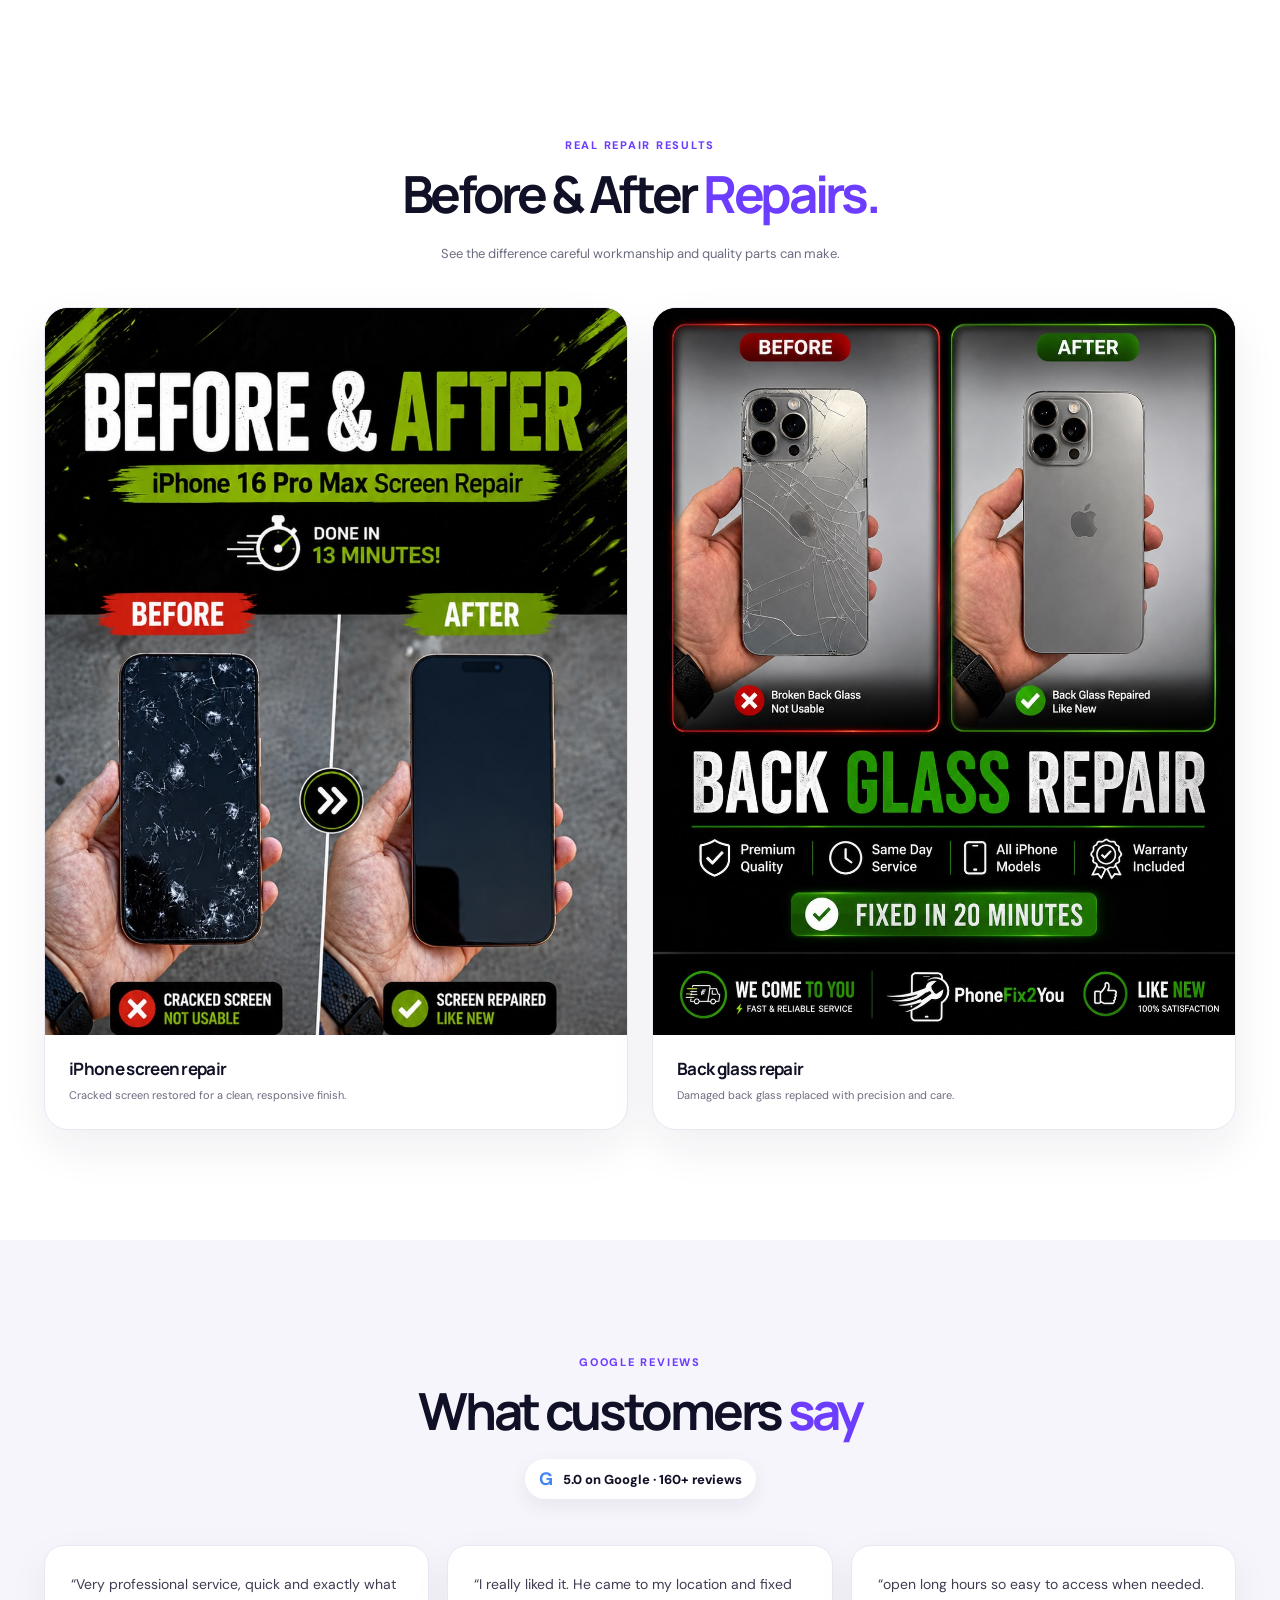
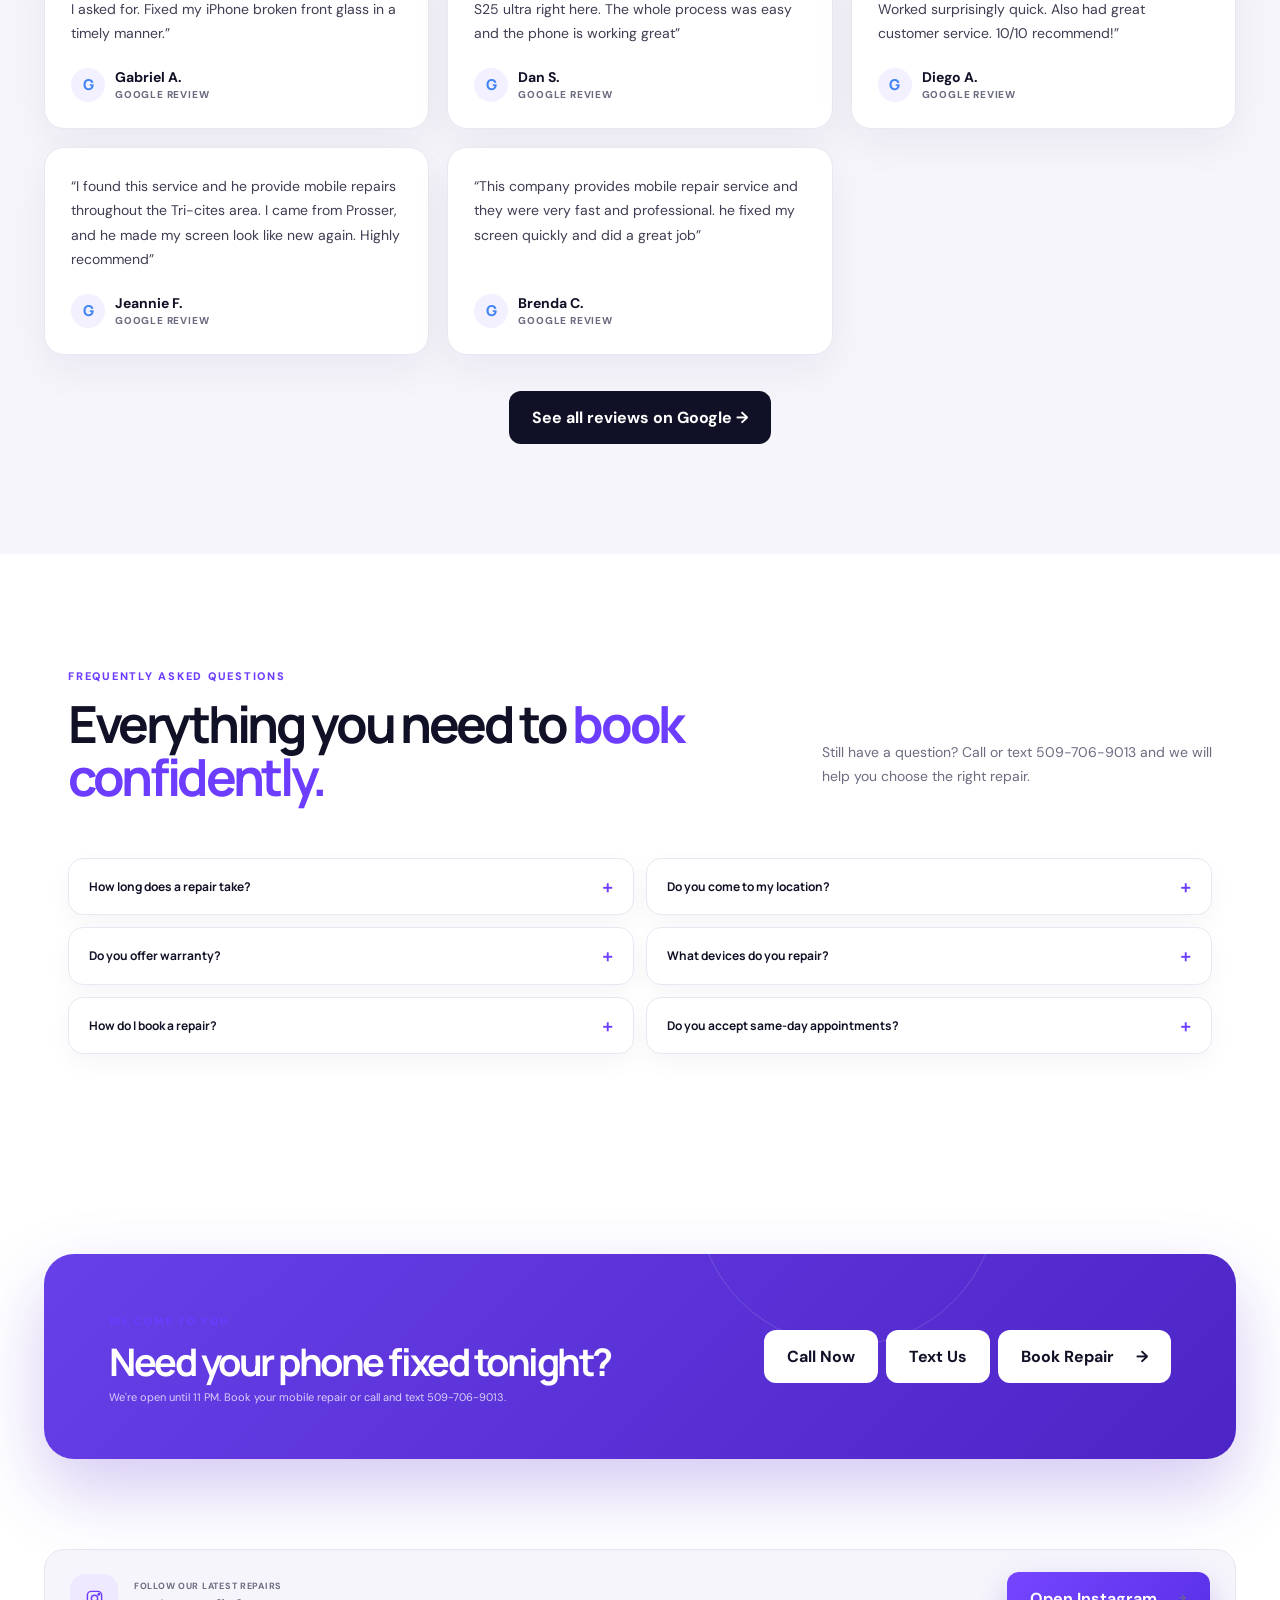
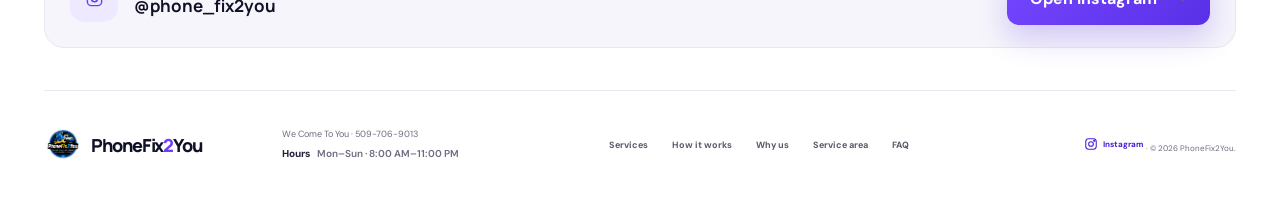
==== commit 83f4ccd8: "Convert tablet page to iPad-only and clarify Pixel battery pricing - Rename /tablet-repair to /ipad-" ====
--- a/index.html
+++ b/index.html
@@ -192,7 +192,7 @@
           <a href="#booking">Book diagnostics <span>→</span></a>
         </article>
       </div>
-      <div class="services-more"><a class="button button-dark" href="/iphone-repair">iPhone repair <span>→</span></a><a class="button button-dark" href="/samsung-repair">Samsung repair <span>→</span></a><a class="button button-dark" href="/google-pixel-repair">Google Pixel repair <span>→</span></a><a class="button button-dark" href="/tablet-repair">iPad &amp; tablet repair <span>→</span></a><a class="button button-dark" href="/battery-replacement">Battery replacement <span>→</span></a><a class="button button-dark" href="/charging-port-repair">Charging port repair <span>→</span></a></div>
+      <div class="services-more"><a class="button button-dark" href="/iphone-repair">iPhone repair <span>→</span></a><a class="button button-dark" href="/samsung-repair">Samsung repair <span>→</span></a><a class="button button-dark" href="/google-pixel-repair">Google Pixel repair <span>→</span></a><a class="button button-dark" href="/ipad-repair">iPad repair <span>→</span></a><a class="button button-dark" href="/battery-replacement">Battery replacement <span>→</span></a><a class="button button-dark" href="/charging-port-repair">Charging port repair <span>→</span></a></div>
     </section>
 
     <section class="section process" id="process">
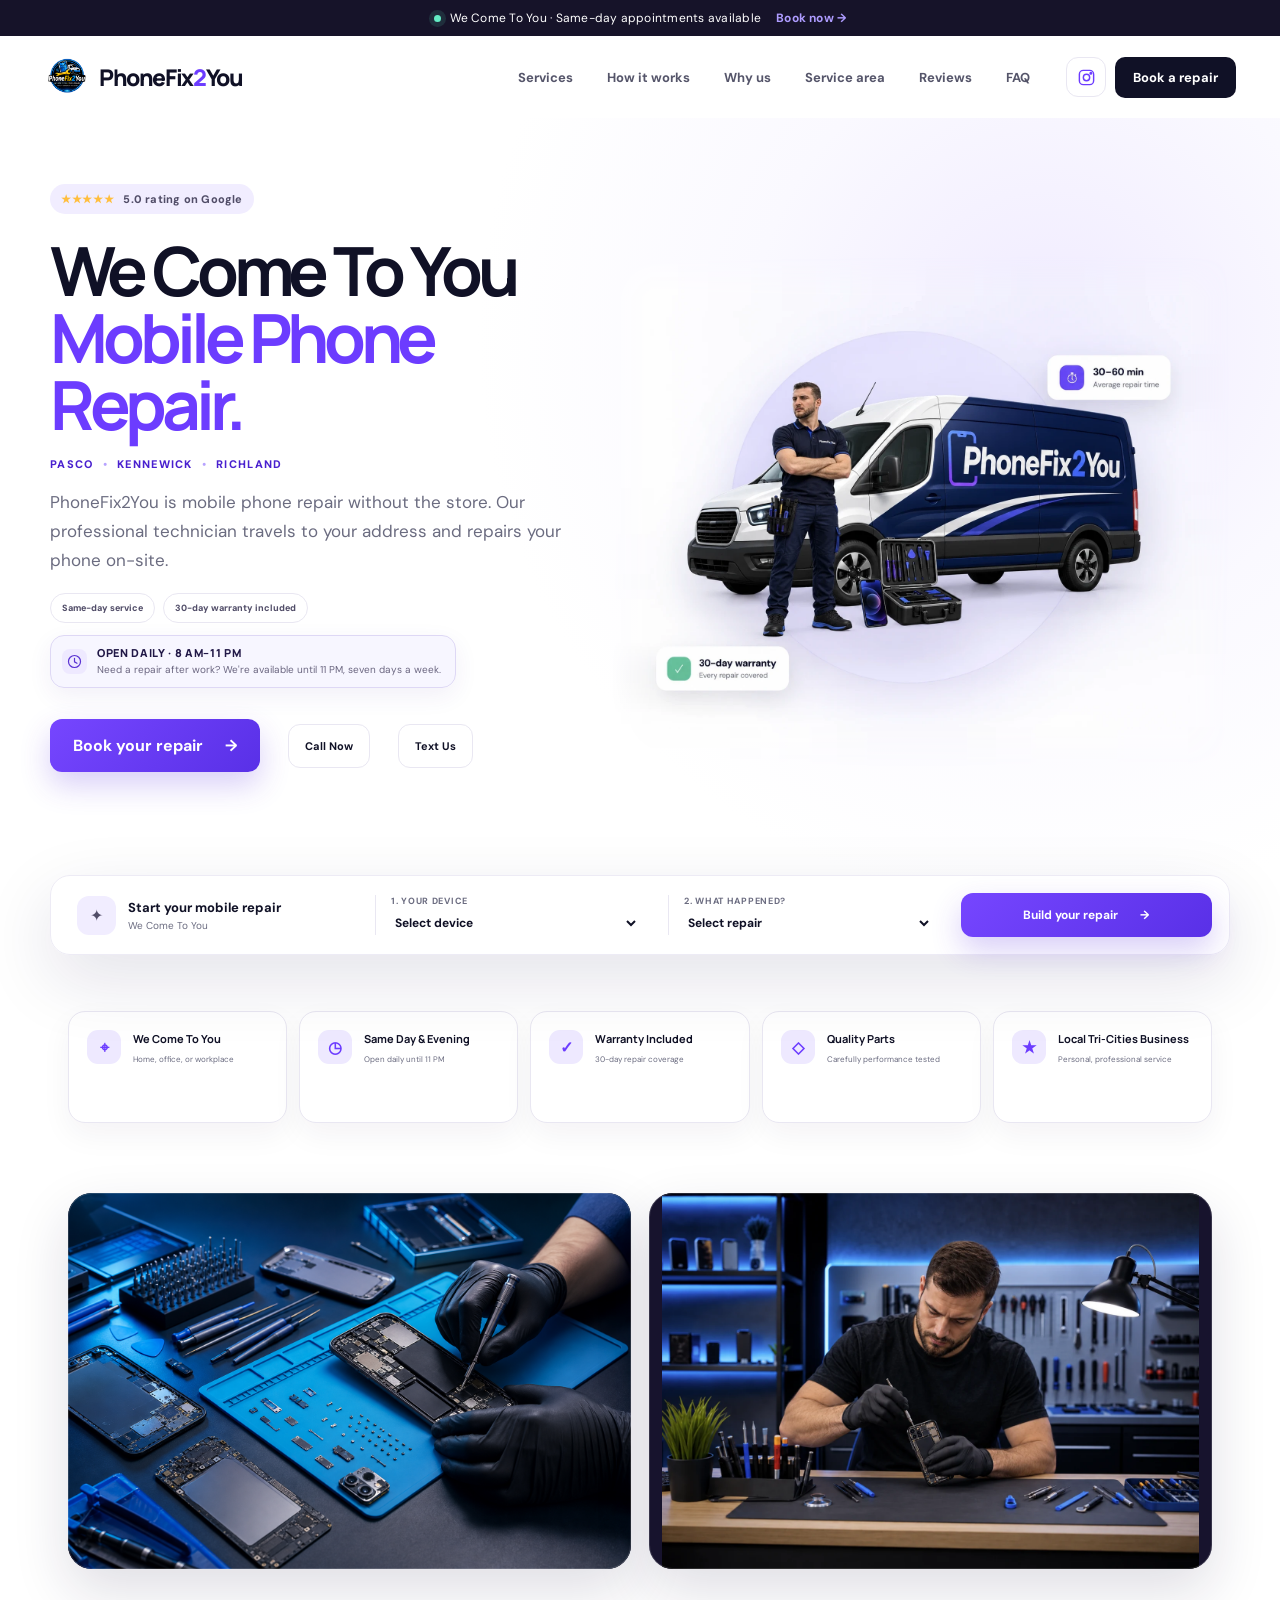
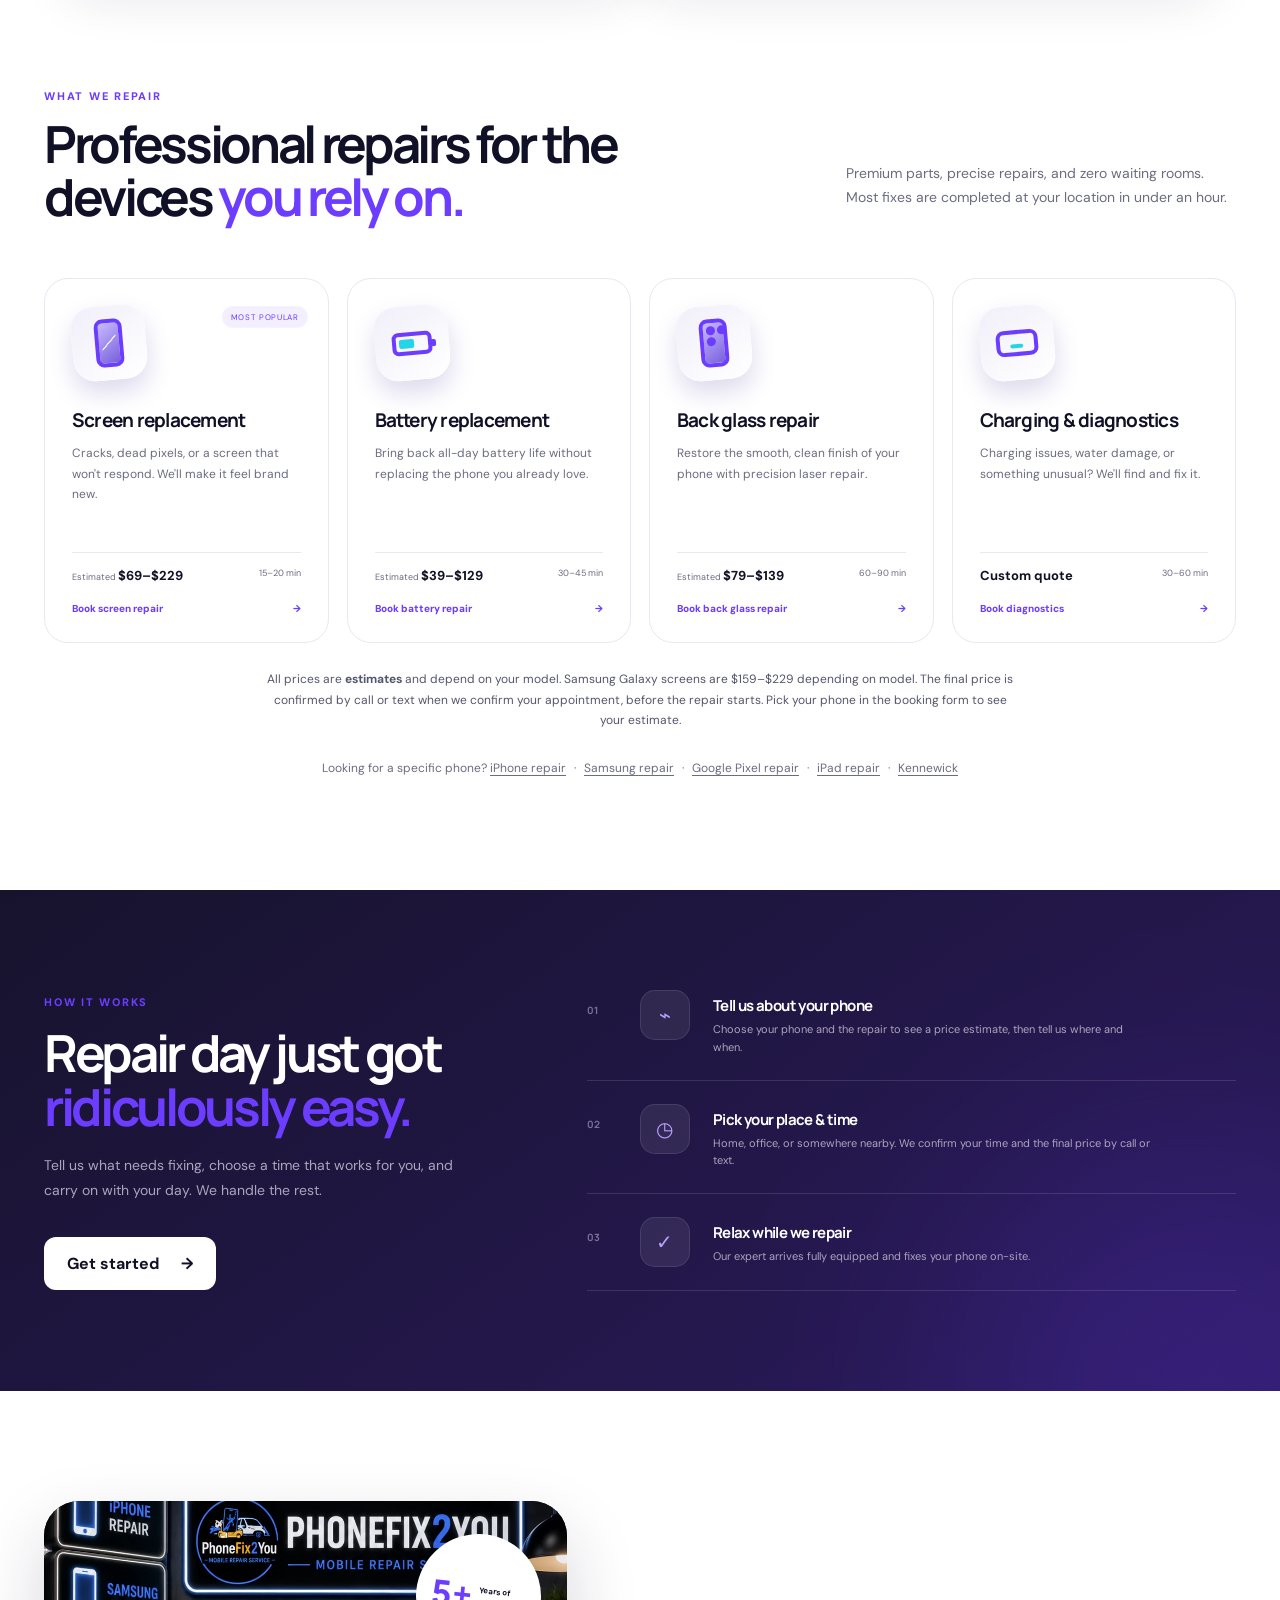
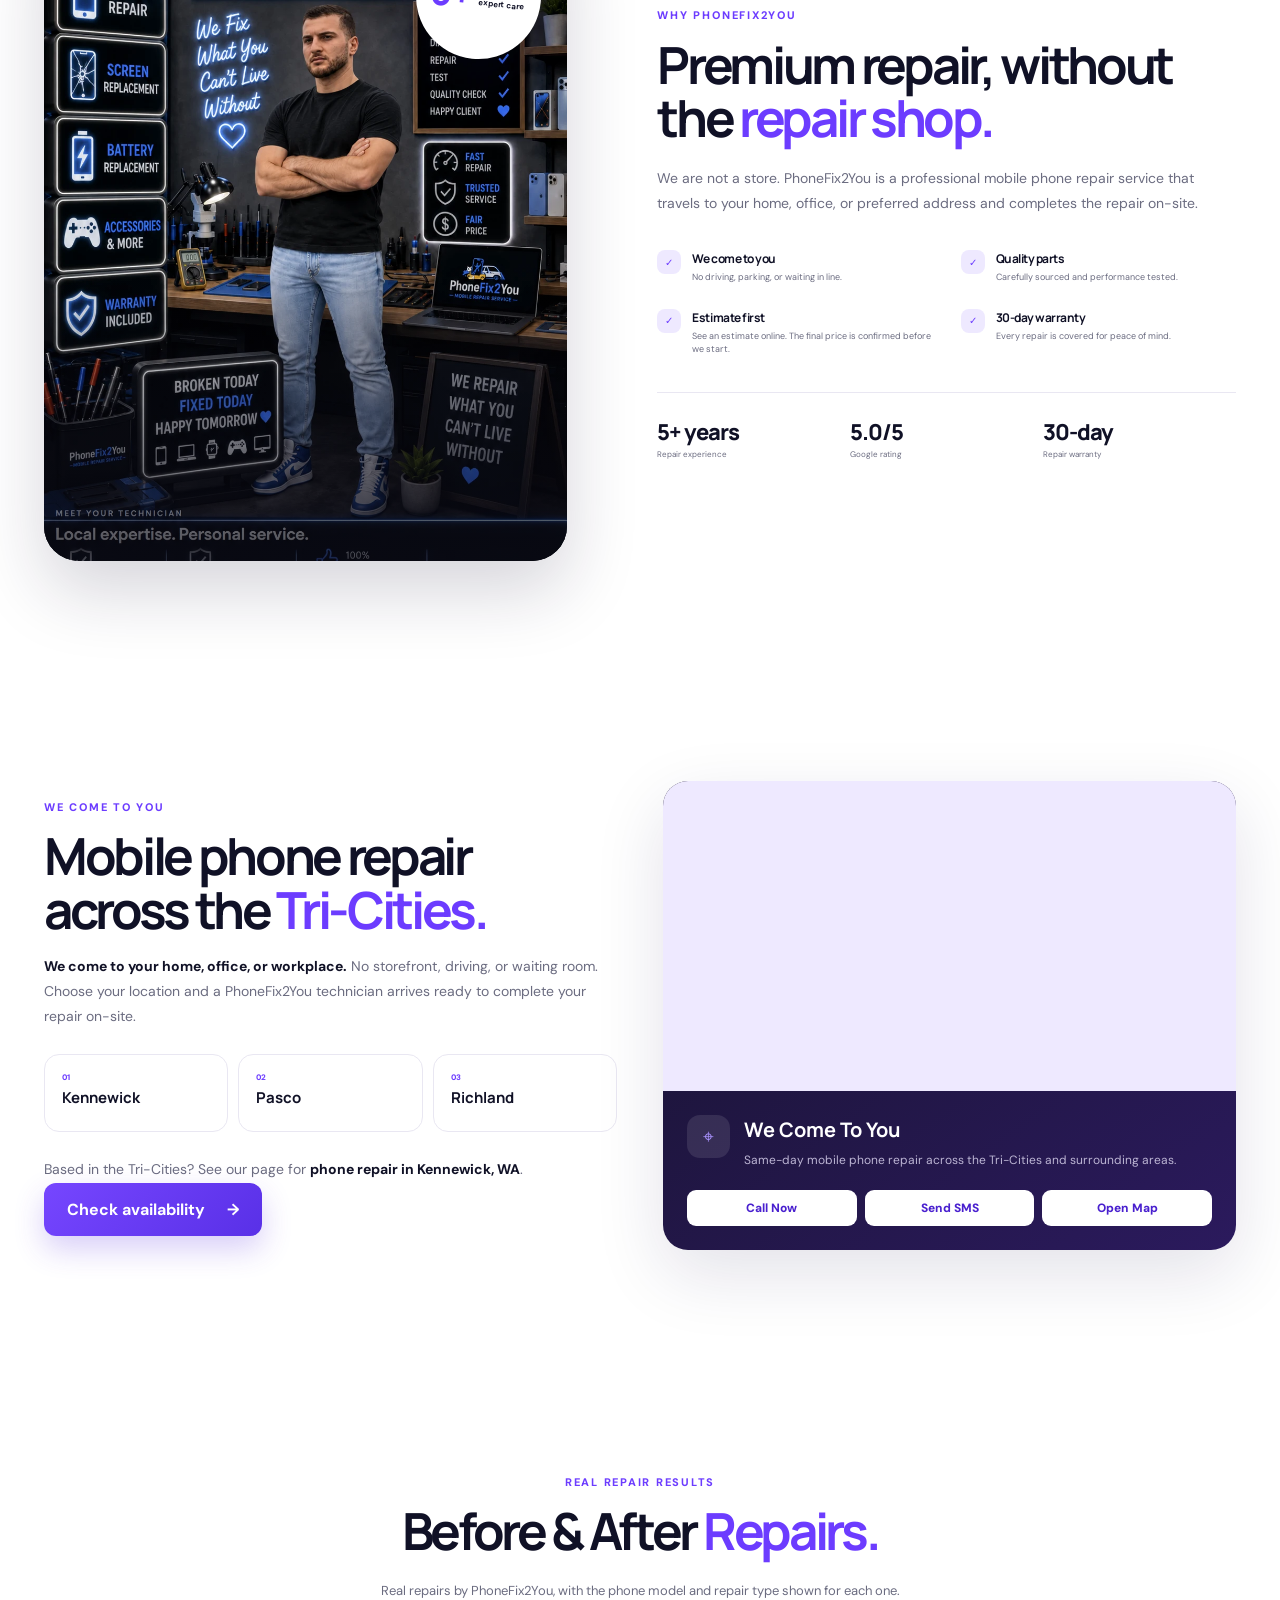
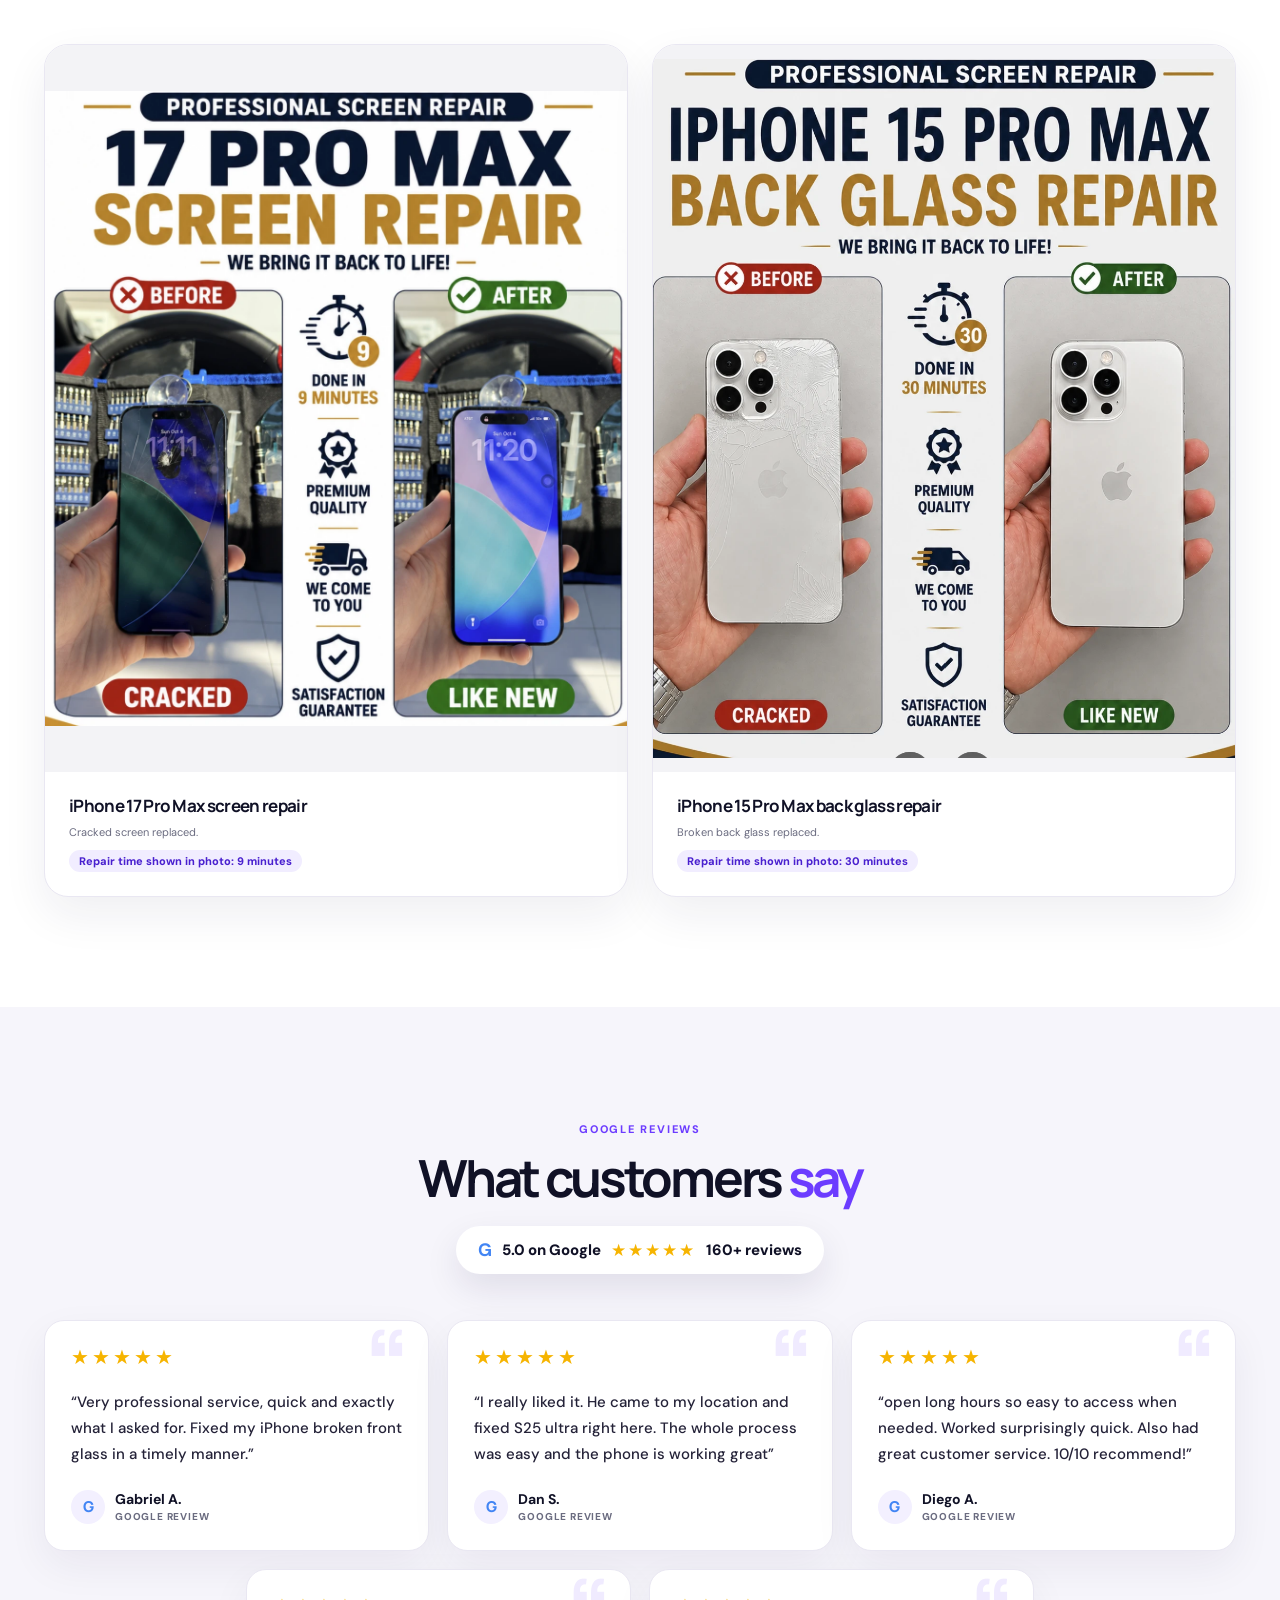
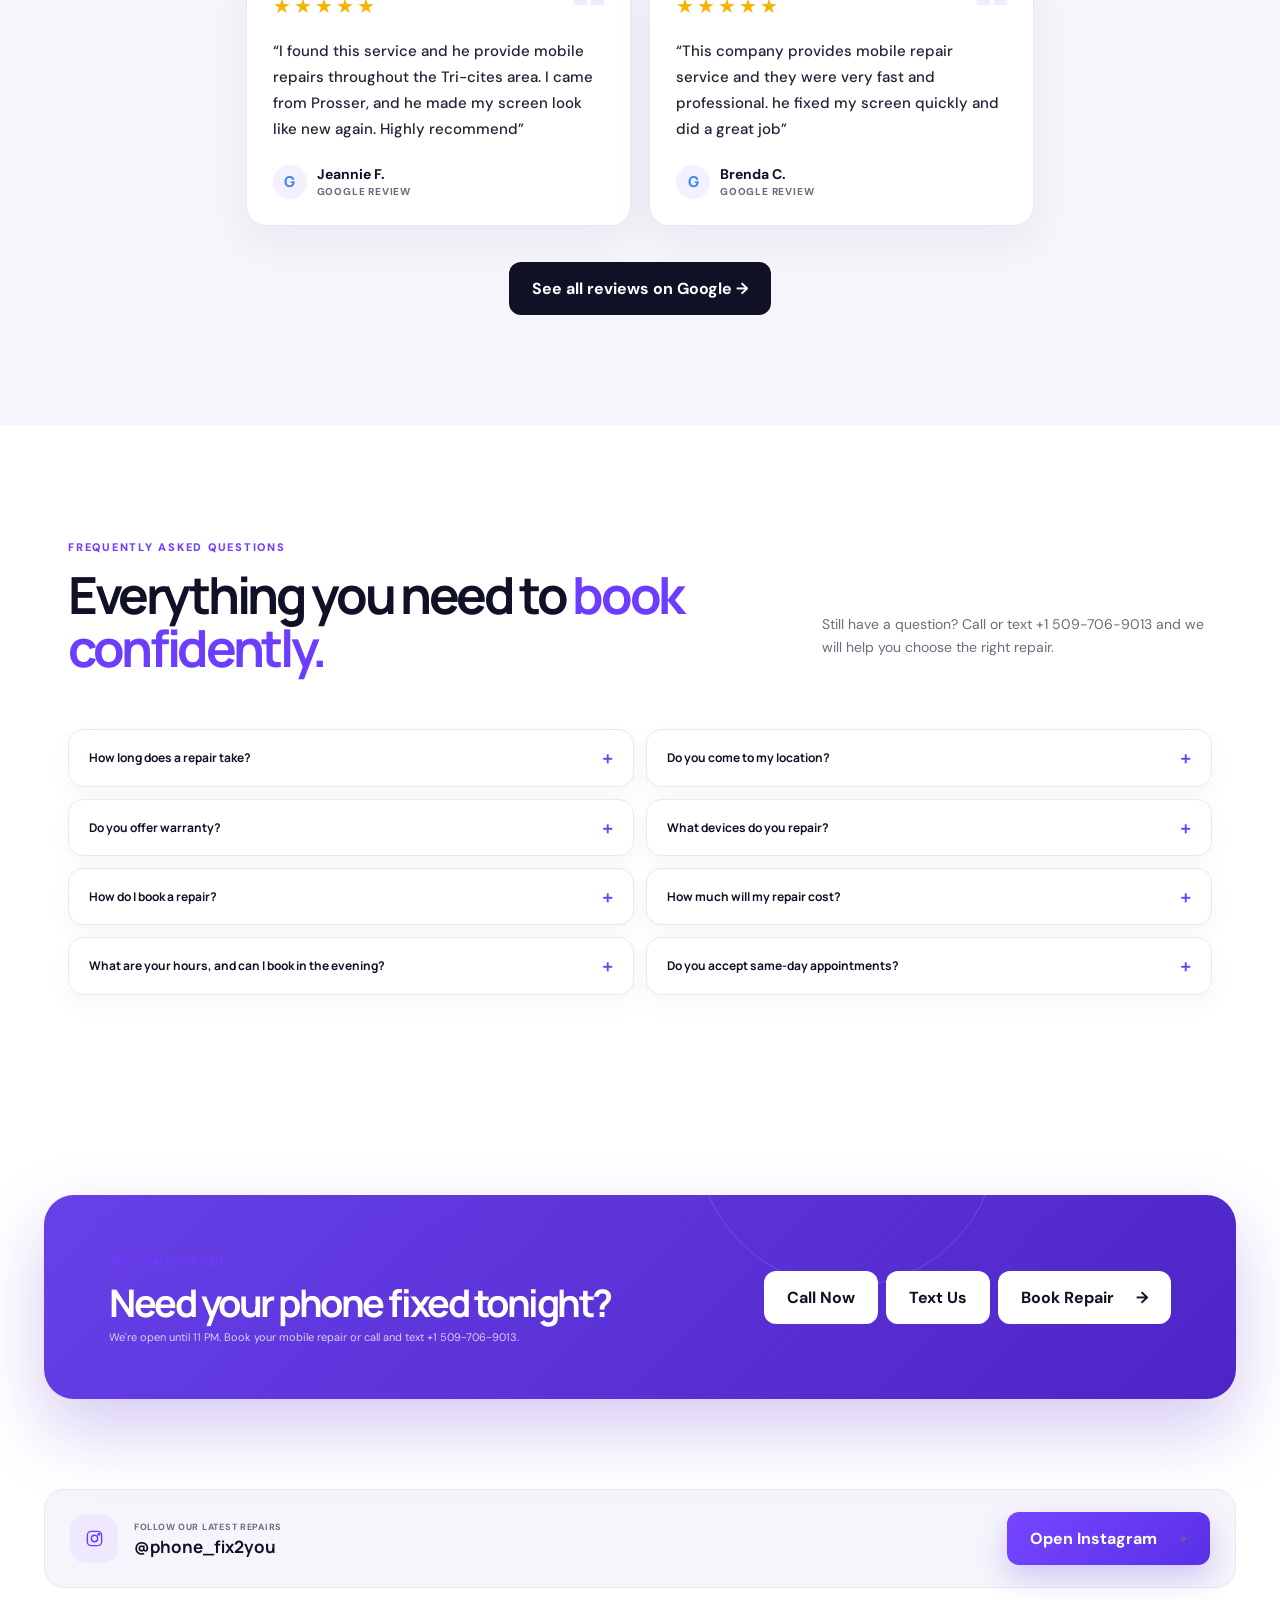
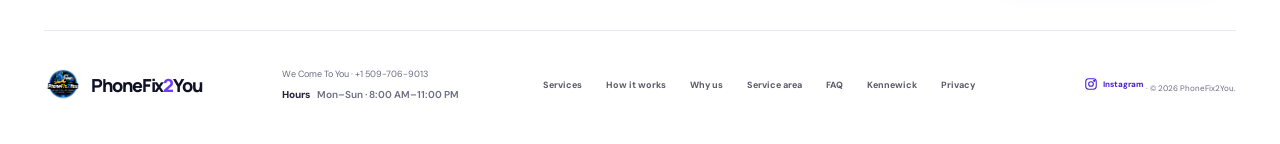
==== commit 2ddfd770: "Simplify booking to 3 steps, add Kennewick and privacy pages, update prices, hero and gallery images" ====
--- a/index.html
+++ b/index.html
@@ -30,7 +30,7 @@
   <link rel="stylesheet" href="styles.css">
   <link rel="stylesheet" href="palette.css">
   <script type="application/ld+json">
-    {"@context":"https://schema.org","@type":"LocalBusiness","name":"PhoneFix2You","telephone":"+1-509-706-9013","description":"Mobile phone repair service that comes to customers for on-site repairs.","areaServed":["Kennewick, WA","Pasco, WA","Richland, WA"],"priceRange":"$$","slogan":"We Come To You","sameAs":["https://maps.app.goo.gl/CNRpfNAqgQyWRgQ29?g_st=ic","https://www.instagram.com/phone_fix2you"],"openingHoursSpecification":[{"@type":"OpeningHoursSpecification","dayOfWeek":"https://schema.org/Monday","opens":"08:00","closes":"23:00"},{"@type":"OpeningHoursSpecification","dayOfWeek":"https://schema.org/Tuesday","opens":"08:00","closes":"23:00"},{"@type":"OpeningHoursSpecification","dayOfWeek":"https://schema.org/Wednesday","opens":"08:00","closes":"23:00"},{"@type":"OpeningHoursSpecification","dayOfWeek":"https://schema.org/Thursday","opens":"08:00","closes":"23:00"},{"@type":"OpeningHoursSpecification","dayOfWeek":"https://schema.org/Friday","opens":"08:00","closes":"23:00"},{"@type":"OpeningHoursSpecification","dayOfWeek":"https://schema.org/Saturday","opens":"08:00","closes":"23:00"},{"@type":"OpeningHoursSpecification","dayOfWeek":"https://schema.org/Sunday","opens":"08:00","closes":"23:00"}]}
+    {"@context":"https://schema.org","@type":"LocalBusiness","name":"PhoneFix2You","url":"https://www.phonefix2you.com/","image":"https://www.phonefix2you.com/assets/phonefix2you-hero.png?v=11","telephone":"+1-509-706-9013","description":"Mobile phone repair service that comes to customers for on-site repairs.","areaServed":["Kennewick, WA","Pasco, WA","Richland, WA"],"priceRange":"$$","slogan":"We Come To You","sameAs":["https://maps.app.goo.gl/CNRpfNAqgQyWRgQ29?g_st=ic","https://www.instagram.com/phone_fix2you"],"openingHoursSpecification":[{"@type":"OpeningHoursSpecification","dayOfWeek":"https://schema.org/Monday","opens":"08:00","closes":"23:00"},{"@type":"OpeningHoursSpecification","dayOfWeek":"https://schema.org/Tuesday","opens":"08:00","closes":"23:00"},{"@type":"OpeningHoursSpecification","dayOfWeek":"https://schema.org/Wednesday","opens":"08:00","closes":"23:00"},{"@type":"OpeningHoursSpecification","dayOfWeek":"https://schema.org/Thursday","opens":"08:00","closes":"23:00"},{"@type":"OpeningHoursSpecification","dayOfWeek":"https://schema.org/Friday","opens":"08:00","closes":"23:00"},{"@type":"OpeningHoursSpecification","dayOfWeek":"https://schema.org/Saturday","opens":"08:00","closes":"23:00"},{"@type":"OpeningHoursSpecification","dayOfWeek":"https://schema.org/Sunday","opens":"08:00","closes":"23:00"}]}
   </script>
 </head>
 <body>
@@ -49,6 +49,7 @@
       <a href="#services">Services</a>
       <a href="#process">How it works</a>
       <a href="#about">Why us</a>
+      
       <a href="#service-area">Service area</a>
       <a href="#reviews">Reviews</a>
       <a href="#faq">FAQ</a>
@@ -83,23 +84,11 @@
           <a class="button button-contact" href="tel:+15097069013">Call Now</a>
           <a class="button button-contact" href="sms:+15097069013">Text Us</a>
         </div>
-        <div class="hero-trust">
-          <span class="trust-check">✓</span>
-          <p><strong>Local mobile repair service</strong><br>5.0 Google rating · 30-day warranty</p>
-        </div>
       </div>
 
       <div class="hero-visual">
         <div class="visual-glow"></div>
-        <img src="./assets/phonefix2you-hero.png?v=11" alt="PhoneFix2You mobile phone repair technician next to a branded service van">
-        <div class="floating-card card-time">
-          <span class="card-icon">⏱</span>
-          <span><strong>30–60 min</strong><small>Average repair time</small></span>
-        </div>
-        <div class="floating-card card-warranty">
-          <span class="card-icon">✓</span>
-          <span><strong>30-day warranty</strong><small>Every repair covered</small></span>
-        </div>
+        <img class="hero-photo" src="./assets/phonefix2you-hero-van-soft.webp" alt="PhoneFix2You mobile phone repair technician next to a branded service van, with 30-60 minute average repair time and 30-day warranty">
       </div>
 
       <div class="booking-bar" id="booking">
@@ -135,11 +124,6 @@
       </div>
     </section>
 
-    <section class="logo-strip">
-      <p>We repair the devices you love</p>
-      <div><span>Apple</span><span>SAMSUNG</span><span>Google</span><span>Motorola</span><span>OnePlus</span></div>
-    </section>
-
     <section class="conversion-trust" aria-label="Why customers choose PhoneFix2You">
       <article><span class="conversion-trust-icon">⌖</span><div><strong>We Come To You</strong><small>Home, office, or workplace</small></div></article>
       <article><span class="conversion-trust-icon">◷</span><div><strong>Same Day &amp; Evening</strong><small>Open daily until 11 PM</small></div></article>
@@ -150,7 +134,7 @@
 
     <section class="repair-visuals" aria-label="Professional phone repair">
       <div class="repair-visual"><img src="./assets/repair-workbench-hd.png" alt="Smartphone repair tools and internal components" loading="lazy"></div>
-      <div class="repair-visual"><img src="./assets/repair-technician-hd.png" alt="Male technician repairing a smartphone" loading="lazy"></div>
+      <div class="repair-visual"><img src="./assets/repair-technician-new.webp" alt="PhoneFix2You technician repairing a smartphone at a workbench" loading="lazy"></div>
     </section>
 
     <section class="section services" id="services">
@@ -167,32 +151,33 @@
           <span class="popular-tag">Most popular</span>
           <h3>Screen replacement</h3>
           <p>Cracks, dead pixels, or a screen that won't respond. We'll make it feel brand new.</p>
-          <div class="service-meta"><span>From <strong>$69</strong></span><span>15–20 min</span></div>
-          <a href="#booking">Book screen repair <span>→</span></a>
+          <div class="service-meta"><span>Estimated <strong data-price-range="screen">call or text</strong></span><span>15–20 min</span></div>
+          <a href="#booking" data-repair="Screen Repair">Book screen repair <span>→</span></a>
         </article>
         <article class="service-card">
           <div class="service-icon battery-icon"><span></span></div>
           <h3>Battery replacement</h3>
           <p>Bring back all-day battery life without replacing the phone you already love.</p>
-          <div class="service-meta"><span>From <strong>$69</strong></span><span>30–45 min</span></div>
-          <a href="#booking">Book battery repair <span>→</span></a>
+          <div class="service-meta"><span>Estimated <strong data-price-range="battery">call or text</strong></span><span>30–45 min</span></div>
+          <a href="#booking" data-repair="Battery Replacement">Book battery repair <span>→</span></a>
         </article>
         <article class="service-card">
           <div class="service-icon back-icon"><span></span></div>
           <h3>Back glass repair</h3>
           <p>Restore the smooth, clean finish of your phone with precision laser repair.</p>
-          <div class="service-meta"><span>From <strong>$79</strong></span><span>60–90 min</span></div>
-          <a href="#booking">Book back glass repair <span>→</span></a>
+          <div class="service-meta"><span>Estimated <strong data-price-range="backglass">call or text</strong></span><span>60–90 min</span></div>
+          <a href="#booking" data-repair="Back Glass Repair">Book back glass repair <span>→</span></a>
         </article>
         <article class="service-card">
           <div class="service-icon port-icon"><span></span></div>
           <h3>Charging & diagnostics</h3>
           <p>Charging issues, water damage, or something unusual? We'll find and fix it.</p>
           <div class="service-meta"><span><strong>Custom quote</strong></span><span>30–60 min</span></div>
-          <a href="#booking">Book diagnostics <span>→</span></a>
-        </article>
-      </div>
-      <div class="services-more"><a class="button button-dark" href="/iphone-repair">iPhone repair <span>→</span></a><a class="button button-dark" href="/samsung-repair">Samsung repair <span>→</span></a><a class="button button-dark" href="/google-pixel-repair">Google Pixel repair <span>→</span></a><a class="button button-dark" href="/ipad-repair">iPad repair <span>→</span></a><a class="button button-dark" href="/battery-replacement">Battery replacement <span>→</span></a><a class="button button-dark" href="/charging-port-repair">Charging port repair <span>→</span></a></div>
+          <a href="#booking" data-repair="Diagnostics">Book diagnostics <span>→</span></a>
+        </article>
+      </div>
+      <p class="price-note center-note">All prices are <strong>estimates</strong> and depend on your model. Samsung Galaxy screens are <span data-price-range="samsung-screen">quoted by call or text</span> depending on model. The final price is confirmed by call or text when we confirm your appointment, before the repair starts. Pick your phone in the booking form to see your estimate.</p>
+      <p class="device-links">Looking for a specific phone? <a href="/iphone-repair">iPhone repair</a><span aria-hidden="true">·</span><a href="/samsung-repair">Samsung repair</a><span aria-hidden="true">·</span><a href="/google-pixel-repair">Google Pixel repair</a><span aria-hidden="true">·</span><a href="/ipad-repair">iPad repair</a><span aria-hidden="true">·</span><a href="/phone-repair-kennewick">Kennewick</a></p>
     </section>
 
     <section class="section process" id="process">
@@ -203,19 +188,15 @@
         <a class="button button-light" href="#booking">Get started <span>→</span></a>
       </div>
       <div class="steps">
-        <article><span class="step-number">01</span><div class="step-icon">⌁</div><div><h3>Tell us about your phone</h3><p>Choose your device and the repair it needs for an upfront estimate.</p></div></article>
-        <article><span class="step-number">02</span><div class="step-icon">◷</div><div><h3>Pick your place & time</h3><p>Home, office, or somewhere nearby. You choose where we meet.</p></div></article>
+        <article><span class="step-number">01</span><div class="step-icon">⌁</div><div><h3>Tell us about your phone</h3><p>Choose your phone and the repair to see a price estimate, then tell us where and when.</p></div></article>
+        <article><span class="step-number">02</span><div class="step-icon">◷</div><div><h3>Pick your place & time</h3><p>Home, office, or somewhere nearby. We confirm your time and the final price by call or text.</p></div></article>
         <article><span class="step-number">03</span><div class="step-icon">✓</div><div><h3>Relax while we repair</h3><p>Our expert arrives fully equipped and fixes your phone on-site.</p></div></article>
       </div>
     </section>
 
     <section class="section why-us" id="about">
       <div class="why-visual">
-        <img class="about-photo" src="./assets/phonefix2you-about.png?v=11" alt="PhoneFix2You mobile repair specialist in his workshop" loading="lazy">
-        <div class="about-photo-caption">
-          <span>Meet your technician</span>
-          <strong>Local expertise. Personal service.</strong>
-        </div>
+        <img class="about-photo" src="./assets/phonefix2you-about-ali.webp" alt="PhoneFix2You mobile repair specialist standing in his workshop" loading="lazy">
         <div class="experience-badge"><strong>5+</strong><span>Years of<br>expert care</span></div>
       </div>
       <div class="why-copy">
@@ -225,7 +206,7 @@
         <div class="benefit-grid">
           <article><span>✓</span><div><h3>We come to you</h3><p>No driving, parking, or waiting in line.</p></div></article>
           <article><span>✓</span><div><h3>Quality parts</h3><p>Carefully sourced and performance tested.</p></div></article>
-          <article><span>✓</span><div><h3>Upfront pricing</h3><p>No hidden fees or surprise add-ons.</p></div></article>
+          <article><span>✓</span><div><h3>Estimate first</h3><p>See an estimate online. The final price is confirmed before we start.</p></div></article>
           <article><span>✓</span><div><h3>30-day warranty</h3><p>Every repair is covered for peace of mind.</p></div></article>
         </div>
         <div class="stats">
@@ -242,6 +223,7 @@
         <h2>Mobile phone repair across the <em>Tri-Cities.</em></h2>
         <p><strong>We come to your home, office, or workplace.</strong> No storefront, driving, or waiting room. Choose your location and a PhoneFix2You technician arrives ready to complete your repair on-site.</p>
         <div class="city-grid city-grid-expanded"><article><span>01</span><strong>Kennewick</strong></article><article><span>02</span><strong>Pasco</strong></article><article><span>03</span><strong>Richland</strong></article></div>
+        <p class="price-note">Based in the Tri-Cities? See our page for <a href="/phone-repair-kennewick"><strong>phone repair in Kennewick, WA</strong></a>.</p>
         <button class="button button-primary booking-trigger" type="button">Check availability <span>→</span></button>
       </div>
       <div class="area-card">
@@ -259,16 +241,16 @@
       <div class="section-heading center-heading">
         <span class="kicker">Real repair results</span>
         <h2>Before &amp; After <em>Repairs.</em></h2>
-        <p>See the difference careful workmanship and quality parts can make.</p>
+        <p>Real repairs by PhoneFix2You, with the phone model and repair type shown for each one.</p>
       </div>
       <div class="repair-gallery-grid">
         <article class="repair-gallery-card">
-          <div class="before-after-photo"><img src="./assets/before-after-screen.jpg" alt="Before and after iPhone screen repair" loading="lazy"></div>
-          <div><h3>iPhone screen repair</h3><p>Cracked screen restored for a clean, responsive finish.</p></div>
+          <div class="before-after-photo"><img src="./assets/before-after-17-pro-max-screen.webp" alt="Before and after iPhone 17 Pro Max screen repair" loading="lazy"></div>
+          <div><h3>iPhone 17 Pro Max screen repair</h3><p>Cracked screen replaced.</p><span class="gallery-caption-meta">Repair time shown in photo: 9 minutes</span></div>
         </article>
         <article class="repair-gallery-card">
-          <div class="before-after-photo"><img src="./assets/before-after-back-glass.jpg" alt="Before and after iPhone back glass repair" loading="lazy"></div>
-          <div><h3>Back glass repair</h3><p>Damaged back glass replaced with precision and care.</p></div>
+          <div class="before-after-photo"><img src="./assets/before-after-15-pro-max-back-glass.webp" alt="Before and after iPhone 15 Pro Max back glass repair" loading="lazy"></div>
+          <div><h3>iPhone 15 Pro Max back glass repair</h3><p>Broken back glass replaced.</p><span class="gallery-caption-meta">Repair time shown in photo: 30 minutes</span></div>
         </article>
       </div>
     </section>
@@ -277,26 +259,31 @@
       <div class="section-heading center-heading">
         <span class="kicker">Google reviews</span>
         <h2>What customers <em>say</em></h2>
-        <a class="google-rating" href="https://maps.app.goo.gl/CNRpfNAqgQyWRgQ29?g_st=ic" target="_blank" rel="noopener"><strong>G</strong><span><b>5.0 on Google · 160+ reviews</b></span></a>
+        <a class="google-rating" href="https://maps.app.goo.gl/CNRpfNAqgQyWRgQ29?g_st=ic" target="_blank" rel="noopener"><strong>G</strong><span><b>5.0 on Google</b><i class="pill-stars" aria-hidden="true">★★★★★</i><b>160+ reviews</b></span></a>
       </div>
       <div class="customer-review-grid">
         <figure class="customer-review">
+          <div class="review-stars" role="img" aria-label="5 out of 5 stars">★★★★★</div>
           <blockquote>&ldquo;Very professional service, quick and exactly what I asked for. Fixed my iPhone broken front glass in a timely manner.&rdquo;</blockquote>
           <figcaption><span aria-hidden="true">G</span><div><strong>Gabriel A.</strong><small>Google review</small></div></figcaption>
         </figure>
         <figure class="customer-review">
+          <div class="review-stars" role="img" aria-label="5 out of 5 stars">★★★★★</div>
           <blockquote>&ldquo;I really liked it. He came to my location and fixed S25 ultra right here. The whole process was easy and the phone is working great&rdquo;</blockquote>
           <figcaption><span aria-hidden="true">G</span><div><strong>Dan S.</strong><small>Google review</small></div></figcaption>
         </figure>
         <figure class="customer-review">
+          <div class="review-stars" role="img" aria-label="5 out of 5 stars">★★★★★</div>
           <blockquote>&ldquo;open long hours so easy to access when needed. Worked surprisingly quick. Also had great customer service. 10/10 recommend!&rdquo;</blockquote>
           <figcaption><span aria-hidden="true">G</span><div><strong>Diego A.</strong><small>Google review</small></div></figcaption>
         </figure>
         <figure class="customer-review">
+          <div class="review-stars" role="img" aria-label="5 out of 5 stars">★★★★★</div>
           <blockquote>&ldquo;I found this service and he provide mobile repairs throughout the Tri-cites area. I came from Prosser, and he made my screen look like new again. Highly recommend&rdquo;</blockquote>
           <figcaption><span aria-hidden="true">G</span><div><strong>Jeannie F.</strong><small>Google review</small></div></figcaption>
         </figure>
         <figure class="customer-review">
+          <div class="review-stars" role="img" aria-label="5 out of 5 stars">★★★★★</div>
           <blockquote>&ldquo;This company provides mobile repair service and they were very fast and professional. he fixed my screen quickly and did a great job&rdquo;</blockquote>
           <figcaption><span aria-hidden="true">G</span><div><strong>Brenda C.</strong><small>Google review</small></div></figcaption>
         </figure>
@@ -307,14 +294,16 @@
     <section class="section faq-section" id="faq">
       <div class="section-heading split-heading">
         <div><span class="kicker">Frequently asked questions</span><h2>Everything you need to <em>book confidently.</em></h2></div>
-        <p>Still have a question? Call or text 509-706-9013 and we will help you choose the right repair.</p>
+        <p>Still have a question? Call or text +1 509-706-9013 and we will help you choose the right repair.</p>
       </div>
       <div class="faq-grid">
         <details><summary>How long does a repair take?</summary><p>Most repairs are completed in 30–60 minutes. Many iPhone screen repairs take approximately 15–20 minutes.</p></details>
         <details><summary>Do you come to my location?</summary><p>Yes. We come to your home, office, workplace, or another convenient location in our service area.</p></details>
         <details><summary>Do you offer warranty?</summary><p>Yes. PhoneFix2You repairs include a 30-day warranty for added peace of mind.</p></details>
         <details><summary>What devices do you repair?</summary><p>We repair Apple iPhone, Samsung Galaxy, Google Pixel, Motorola, and many other smartphones.</p></details>
-        <details><summary>How do I book a repair?</summary><p>Use the Book Repair button, call us, or send a text. Choose your device, repair, preferred time, and service address.</p></details>
+        <details><summary>How do I book a repair?</summary><p>Use the Book Repair button, call us, or send a text. Choose your phone and repair to see an estimate, then enter your details and a preferred time. The form prepares a text message to us; nothing is booked until we confirm by call or text.</p></details>
+        <details><summary>How much will my repair cost?</summary><p>Prices on this site are estimates and depend on your model. Choose your phone and repair in the booking form to see your estimate. The final price is confirmed by call or text when we confirm your appointment, before the repair starts.</p></details>
+        <details><summary>What are your hours, and can I book in the evening?</summary><p>We are open daily 8 AM–11 PM, Tri-Cities time. In the booking form you can request an appointment time from 8 AM to 10 PM. Every request is confirmed by call or text, so it is not a booked appointment until we reply. For anything urgent or later, call or text +1 509-706-9013.</p></details>
         <details><summary>Do you accept same-day appointments?</summary><p>Yes, same-day appointments are available when scheduling allows. Contact us early for the best availability.</p></details>
       </div>
     </section>
@@ -323,7 +312,7 @@
       <div>
         <span class="kicker kicker-light">We Come To You</span>
         <h2>Need your phone fixed tonight?</h2>
-        <p>We're open until 11 PM. Book your mobile repair or call and text 509-706-9013.</p>
+        <p>We're open until 11 PM. Book your mobile repair or call and text +1 509-706-9013.</p>
       </div>
       <div class="cta-actions"><a class="button button-light" href="tel:+15097069013">Call Now</a><a class="button button-light" href="sms:+15097069013">Text Us</a><button class="button button-light booking-trigger" type="button">Book Repair <span>→</span></button></div>
     </section>
@@ -337,8 +326,8 @@
 
   <footer>
     <a class="brand brand-footer" href="#"><img class="brand-logo" src="./assets/phonefix2you-logo.png?v=11" alt="PhoneFix2You logo" loading="lazy"><span>PhoneFix<span class="brand-dot">2</span>You</span></a>
-    <p class="footer-contact"><span>We Come To You · <a href="tel:+15097069013">509-706-9013</a></span><span class="footer-hours"><strong>Hours</strong> Mon–Sun · 8:00 AM–11:00 PM</span></p>
-    <div><a href="#services">Services</a><a href="#process">How it works</a><a href="#about">Why us</a><a href="#service-area">Service area</a><a href="#faq">FAQ</a></div>
+    <p class="footer-contact"><span>We Come To You · <a href="tel:+15097069013">+1 509-706-9013</a></span><span class="footer-hours"><strong>Hours</strong> Mon–Sun · 8:00 AM–11:00 PM</span></p>
+    <div><a href="#services">Services</a><a href="#process">How it works</a><a href="#about">Why us</a><a href="#service-area">Service area</a><a href="#faq">FAQ</a><a href="/phone-repair-kennewick">Kennewick</a><a href="/privacy">Privacy</a></div>
     <small><a class="footer-instagram" href="https://www.instagram.com/phone_fix2you" target="_blank" rel="noopener" aria-label="Follow PhoneFix2You on Instagram"><svg viewBox="0 0 24 24" aria-hidden="true"><rect x="3" y="3" width="18" height="18" rx="5"></rect><circle cx="12" cy="12" r="4"></circle><circle cx="17.5" cy="6.5" r="1"></circle></svg> Instagram</a> · © 2026 PhoneFix2You.</small>
   </footer>
 
@@ -350,12 +339,12 @@
   <div class="modal" id="booking-modal" aria-hidden="true">
     <div class="modal-card booking-modal-card">
       <button class="modal-close" aria-label="Close">×</button>
-      <div class="booking-progress"><span class="active"></span><span></span><span></span><span></span><span></span><span></span></div>
-      <div class="booking-step-copy"><span class="kicker" id="step-kicker">Step 1 of 6</span><h2 id="step-title">Choose your device brand</h2><p id="step-description">Select the phone you need repaired.</p></div>
+      <div class="booking-progress"><span class="active"></span><span></span><span></span></div>
+      <div class="booking-step-copy"><span class="kicker" id="step-kicker">Step 1 of 3</span><h2 id="step-title">Choose your phone</h2><p id="step-description">Pick the brand, then your model.</p></div>
       <div class="booking-step-content" id="booking-step-content"></div>
       <p class="booking-alert" id="booking-alert" role="alert" aria-live="polite"></p>
       <div class="booking-controls"><button class="button booking-back" type="button">Back</button><button class="button button-primary booking-next" type="button">Continue <span>→</span></button></div>
-      <small class="booking-note">No payment collected online. We confirm every appointment by call or text.</small>
+      <small class="booking-note">No payment collected online. Times are requests: we confirm every appointment and the final price by call or text. <a href="/privacy">Privacy Policy</a></small>
     </div>
   </div>
   <script src="script.js"></script>
--- a/palette.css
+++ b/palette.css
@@ -18,7 +18,7 @@
 .brand-mark { background: #6c3cff; box-shadow: inset -5px -5px 10px rgba(0,0,0,.12); }
 .brand-logo { width: 46px; height: 46px; object-fit: contain; flex: none; }
 .brand-footer .brand-logo { width: 38px; height: 38px; }
-.orb-one { display: none; }
+.orb-one, .orb-two { display: none; }
 .button-primary { color: #fff; background: linear-gradient(135deg,#7646ff,#5930e7); box-shadow: 0 13px 30px rgba(93,51,226,.24); }
 .button-contact { border-color: #e9e7f2; background: #fff; color: #101126; }
 .hero { background: radial-gradient(circle at 82% 28%,#f0ebff 0,#faf9ff 25%,transparent 48%); }
@@ -277,7 +277,7 @@
   display: grid;
   place-items: center;
   overflow: hidden;
-  background: #090a0a;
+  background: #f3f3f6;
 }
 .before-after-photo img {
   width: 100%;
@@ -540,3 +540,115 @@
   .lp-warranty-badge { padding: 34px 26px; }
   .lp-warranty-badge strong { font-size: 58px; }
 }
+
+/* Booking flow: 3 steps, running summary, estimate and form notes */
+.booking-progress { grid-template-columns: repeat(3, 1fr); }
+.booking-summary-bar { display: flex; flex-wrap: wrap; gap: 8px; margin: 0 0 16px; padding: 10px; border: 1px solid #e9e7f2; border-radius: 14px; background: #f6f5fb; position: sticky; top: -34px; z-index: 2; }
+.booking-summary-bar[hidden] { display: none; }
+.booking-summary-bar span { flex: 1 1 110px; min-width: 0; padding: 7px 10px; border-radius: 10px; background: #fff; }
+.booking-summary-bar small { display: block; color: #6b6c80; font-size: 9px; font-weight: 800; text-transform: uppercase; letter-spacing: .08em; }
+.booking-summary-bar strong { display: block; margin-top: 2px; font-size: 12px; line-height: 1.3; overflow-wrap: anywhere; }
+.booking-subtitle { margin: 22px 0 10px; font: 800 15px/1.3 "Manrope"; }
+#estimate-slot .price-result { margin-top: 18px; }
+.form-hint, .form-privacy { grid-column: 1 / -1; margin: 8px 0 0 !important; font-size: 11px !important; line-height: 1.6; color: #55566b !important; }
+.form-hint a, .form-privacy a, .booking-note a { color: #4920cf; font-weight: 800; text-decoration: underline; }
+.booking-success .booking-summary { margin: 18px 0; text-align: left; }
+.booking-success .success-actions { flex-wrap: wrap; }
+@media (max-width: 640px) {
+  .booking-summary-bar { top: -16px; padding: 8px; gap: 6px; }
+  .booking-summary-bar span { flex: 1 1 45%; padding: 6px 8px; }
+  .booking-summary-bar span:first-child { flex-basis: 100%; }
+}
+
+/* Estimated price tables (filled from script.js price data) */
+.price-table { width: 100%; border-collapse: collapse; margin-top: 8px; font-size: 13px; background: #fff; border-radius: 16px; overflow: hidden; box-shadow: 0 0 0 1px #e9e7f2; }
+.price-table caption { padding: 0 0 10px; text-align: left; font: 800 15px/1.3 "Manrope"; }
+.price-table th, .price-table td { padding: 11px 16px; text-align: left; border-bottom: 1px solid #efedf6; }
+.price-table thead th { background: #f6f5fb; color: #6b6c80; font-size: 10px; text-transform: uppercase; letter-spacing: .08em; }
+.price-table td { font-weight: 800; color: #4920cf; }
+.price-table tbody tr:last-child th, .price-table tbody tr:last-child td { border-bottom: 0; }
+.price-note { margin: 14px 0 0; color: #55566b; font-size: 12px; line-height: 1.7; }
+.price-block { margin-top: 36px; }
+
+/* Warranty, parts and legal copy */
+.info-grid { display: grid; grid-template-columns: repeat(3, 1fr); gap: 16px; margin-top: 30px; }
+.info-grid article { padding: 24px; border: 1px solid #e9e7f2; border-radius: 20px; background: #fff; }
+.info-grid h3 { margin: 0 0 10px; font: 800 16px/1.3 "Manrope"; }
+.info-grid p, .info-grid li { color: #55566b; font-size: 13px; line-height: 1.7; }
+.info-grid ul { margin: 0; padding-left: 18px; }
+.info-note { margin-top: 20px; padding: 16px 20px; border-left: 4px solid #6c3cff; border-radius: 10px; background: #f6f5fb; color: #3f3d52; font-size: 13px; line-height: 1.7; }
+.info-note a, .legal a, .info-grid a { color: #4920cf; font-weight: 800; text-decoration: underline; }
+.legal { max-width: 820px; margin: 0 auto; }
+.legal h1 { font: 800 clamp(34px, 6vw, 52px)/1.1 "Manrope"; margin: 8px 0 12px; }
+.legal h2 { margin: 36px 0 10px; font: 800 22px/1.3 "Manrope"; }
+.legal p, .legal li { color: #3f3d52; font-size: 15px; line-height: 1.75; }
+.legal ul { padding-left: 22px; }
+.legal .updated { color: #6b6c80; font-size: 13px; font-weight: 700; }
+.footer-legal { display: flex; flex-wrap: wrap; gap: 14px; }
+.gallery-caption-meta { display: inline-block; margin-top: 8px; padding: 4px 10px; border-radius: 20px; background: #f1edff; color: #4920cf; font-size: 11px; font-weight: 800; }
+@media (max-width: 900px) { .info-grid { grid-template-columns: 1fr; } }
+.center-note { max-width: 760px; margin: 26px auto 0; text-align: center; }
+.locked-repair { display: flex; align-items: center; justify-content: space-between; gap: 12px; padding: 14px 16px; border: 1px solid #e9e7f2; border-radius: 14px; background: #fff; }
+.locked-repair small { display: block; color: #6b6c80; font-size: 9px; font-weight: 800; text-transform: uppercase; letter-spacing: .08em; }
+.locked-repair strong { display: block; margin-top: 2px; font-size: 15px; }
+.link-button { border: 0; background: none; color: #4920cf; font-weight: 800; font-size: 12px; text-decoration: underline; cursor: pointer; }
+#estimate-slot:not(:empty) { margin-top: 16px; }
+.locked-repair + .locked-repair, .locked-repair + .booking-choice-grid { margin-top: 10px; }
+
+/* Home hero: no empty band between the buttons and the booking bar */
+@media (min-width: 981px) {
+  .hero:not(.lp-hero) { min-height: 0; padding-bottom: 60px; }
+}
+
+/* Home hero photo already includes its own circle and info cards */
+.hero-visual:has(.hero-photo) .visual-glow { display: none; }
+.hero-visual .hero-photo { width: 100% !important; max-width: 100% !important; height: auto; position: relative; z-index: 1; }
+/* The photo is padded with soft edges; fade them into the page so no box outline shows */
+.hero-visual .hero-photo {
+  -webkit-mask-image: linear-gradient(to right, transparent, #000 6.6%, #000 93.4%, transparent), linear-gradient(to bottom, transparent, #000 8%, #000 92%, transparent);
+  -webkit-mask-composite: source-in;
+  mask-image: linear-gradient(to right, transparent, #000 6.6%, #000 93.4%, transparent), linear-gradient(to bottom, transparent, #000 8%, #000 92%, transparent);
+  mask-composite: intersect;
+}
+.booking-summary-bar button { flex: 1 1 110px; min-width: 0; padding: 7px 10px; border: 1px solid transparent; border-radius: 10px; background: #fff; text-align: left; font: inherit; color: inherit; cursor: pointer; transition: .2s; }
+.booking-summary-bar button:hover, .booking-summary-bar button:focus-visible { border-color: #6c3cff; background: #f5f1ff; outline: none; }
+.booking-summary-bar button small { color: #4920cf; }
+@media (max-width: 640px) { .booking-summary-bar button { flex: 1 1 45%; padding: 6px 8px; } .booking-summary-bar button:first-child { flex-basis: 100%; } }
+
+/* Small, quiet links to the device pages (for search engines and browsing, not a call to action) */
+.device-links { margin: 26px auto 0; max-width: 760px; text-align: center; color: #6b6c80; font-size: 12px; line-height: 2; }
+.device-links a { color: #6b6c80; text-decoration: underline; text-underline-offset: 3px; }
+.device-links a:hover { color: #4920cf; }
+.device-links span { margin: 0 8px; }
+
+/* Google reviews: bigger rating, stars on every card, first card highlighted */
+.customer-reviews .google-rating { padding: 12px 22px; font-size: 15px; box-shadow: 0 14px 34px rgba(31,24,64,.10); }
+.customer-reviews .google-rating > span { display: flex; align-items: center; gap: 10px; }
+.pill-stars { font-style: normal; color: #f6b400; letter-spacing: 2px; font-size: 17px; }
+.customer-review-grid { grid-template-columns: repeat(6, 1fr); }
+.customer-review { grid-column: span 2; position: relative; overflow: hidden; transition: transform .25s, box-shadow .25s; }
+.customer-review:nth-child(4) { grid-column: 2 / span 2; }
+.customer-review:nth-child(5) { grid-column: 4 / span 2; }
+.customer-review:hover { transform: translateY(-4px); box-shadow: 0 22px 50px rgba(31,24,64,.14); }
+.customer-review::before { content: "\201C"; position: absolute; right: 18px; top: -6px; font: 800 96px/1 "Manrope"; color: #6c3cff; opacity: .10; pointer-events: none; }
+.review-stars { color: #f6b400; font-size: 20px; letter-spacing: 3px; line-height: 1; }
+.customer-review blockquote { font-size: 15px; font-weight: 500; color: #242238; }
+/* All cards start white; hovering one fades in the dark brand gradient */
+.customer-review { background: #fff; transition: transform .35s ease, box-shadow .35s ease; }
+.customer-review > * { position: relative; z-index: 1; } .customer-review::before { z-index: 1; }
+.customer-review::after { content: ""; position: absolute; inset: 0; z-index: 0; border-radius: inherit; background: linear-gradient(145deg, #17132d, #2b1a5d); opacity: 0; transition: opacity .35s ease; }
+.customer-review blockquote, .customer-review figcaption strong, .customer-review figcaption small, .customer-review::before { transition: color .35s ease, opacity .35s ease; }
+.customer-review:hover::after, .customer-review:focus-within::after { opacity: 1; }
+.customer-review:hover blockquote, .customer-review:hover figcaption strong { color: #fff; }
+.customer-review:hover figcaption small { color: #b7a3ff; }
+.customer-review:hover::before { color: #fff; opacity: .12; }
+@media (max-width: 980px) {
+  .customer-review-grid { grid-template-columns: 1fr 1fr; }
+  .customer-review, .customer-review:nth-child(4), .customer-review:nth-child(5) { grid-column: auto; }
+  .customer-review:nth-child(5) { grid-column: 1 / -1; }
+}
+@media (max-width: 640px) {
+  .customer-review-grid { grid-template-columns: 1fr; }
+  .customer-review:nth-child(5) { grid-column: auto; }
+  .customer-reviews .google-rating { padding: 10px 16px; font-size: 13px; }
+}
